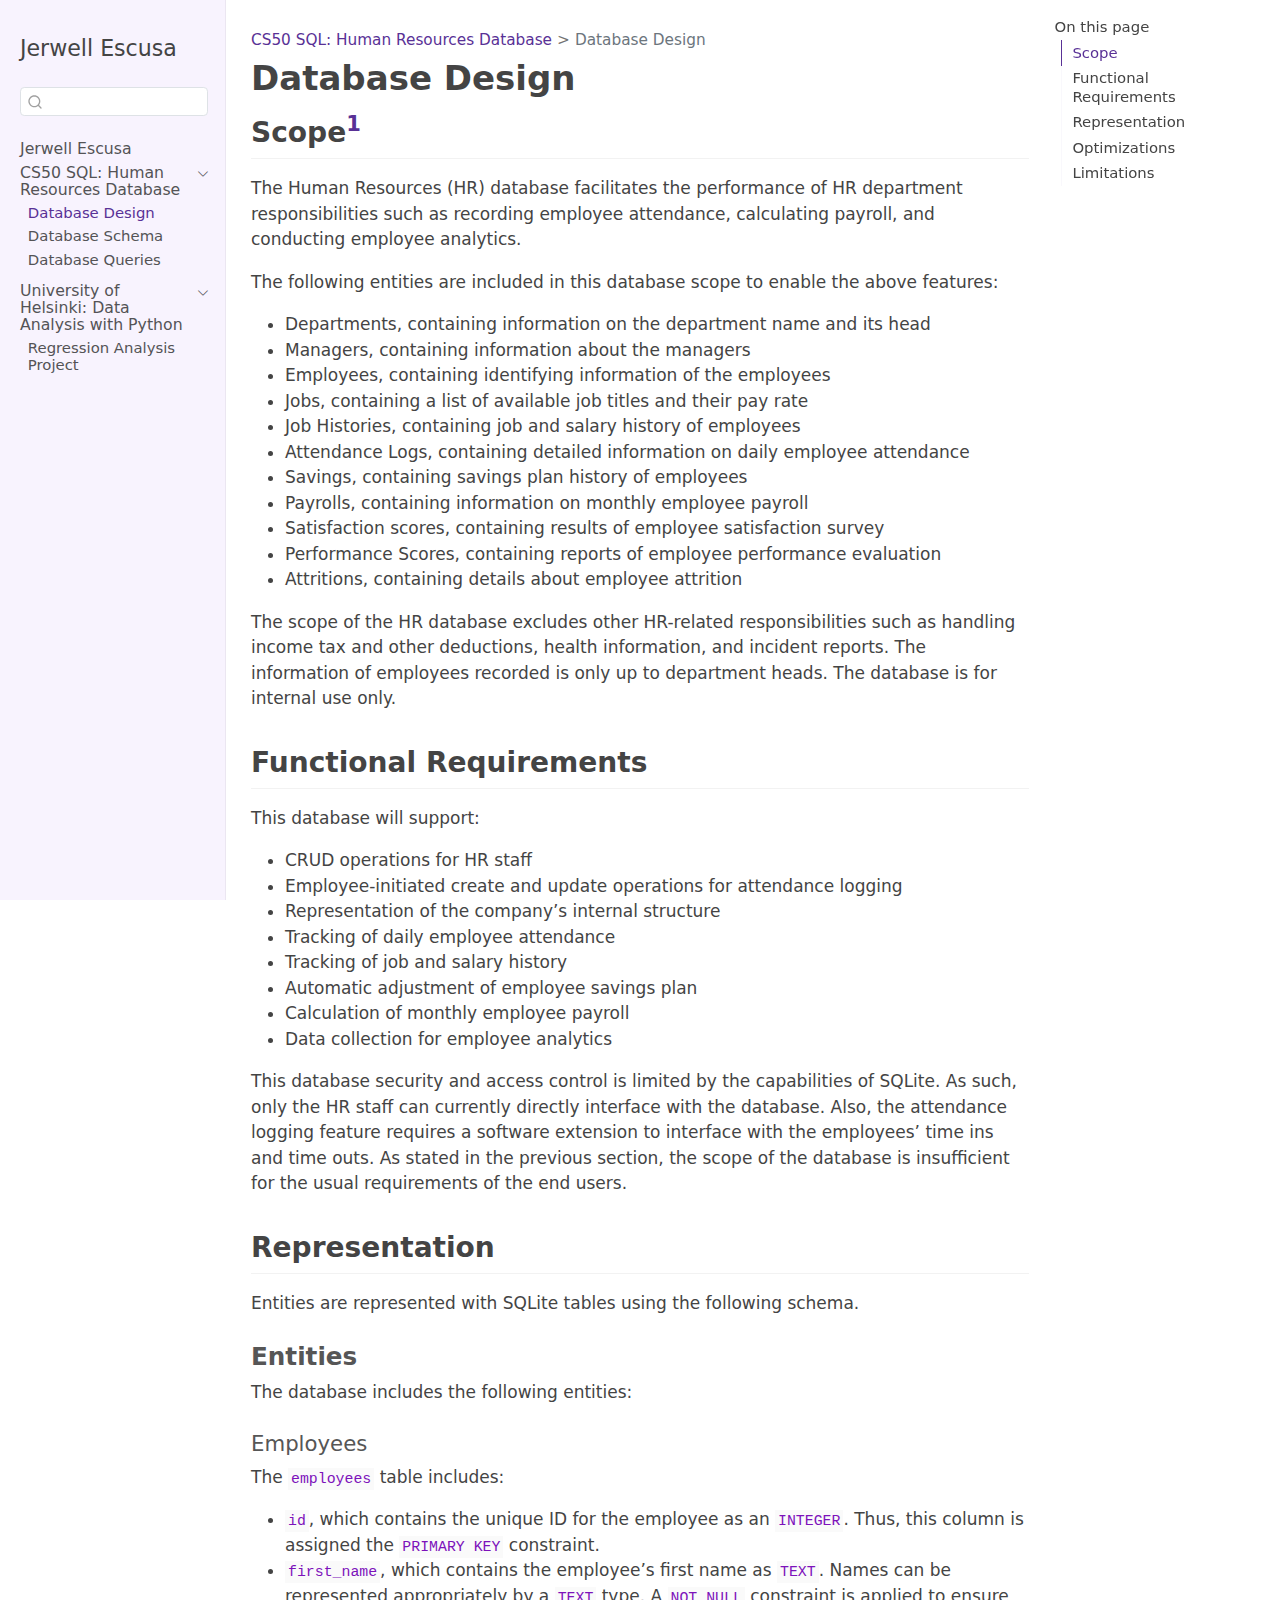
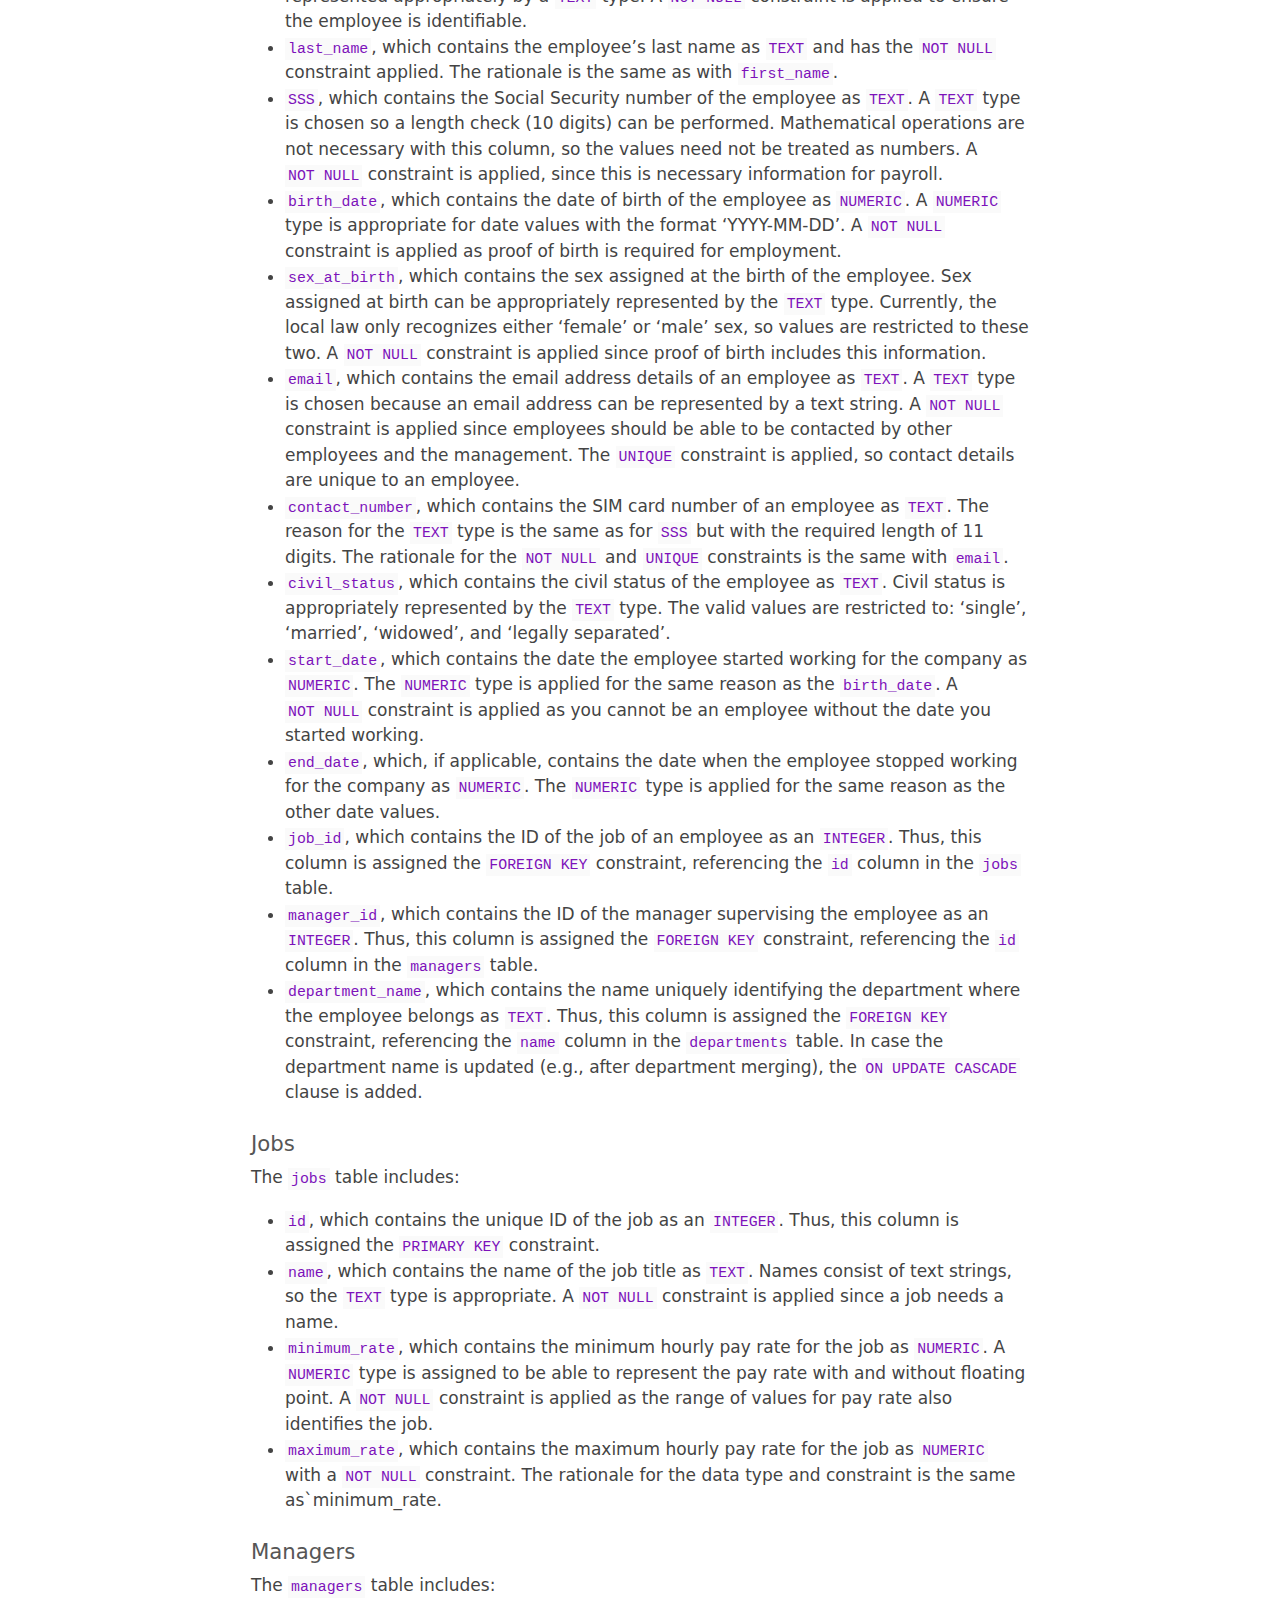
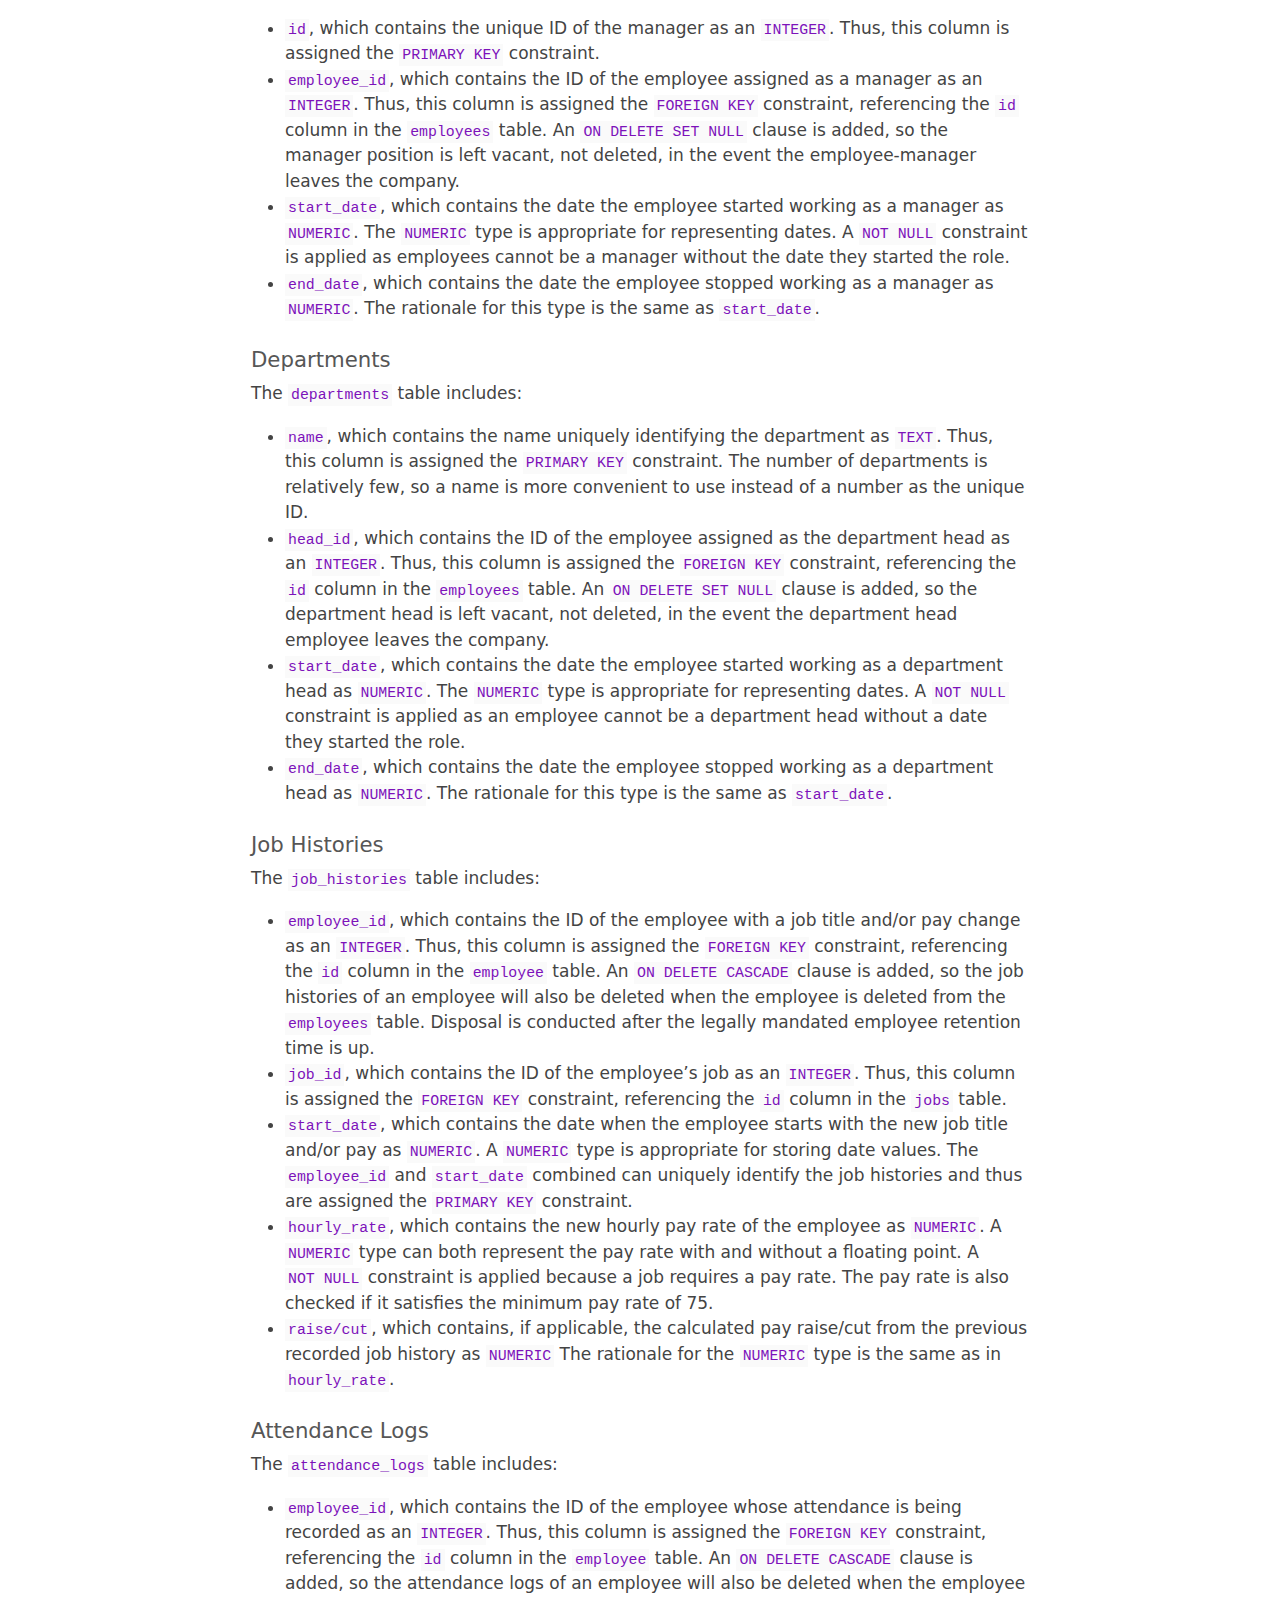
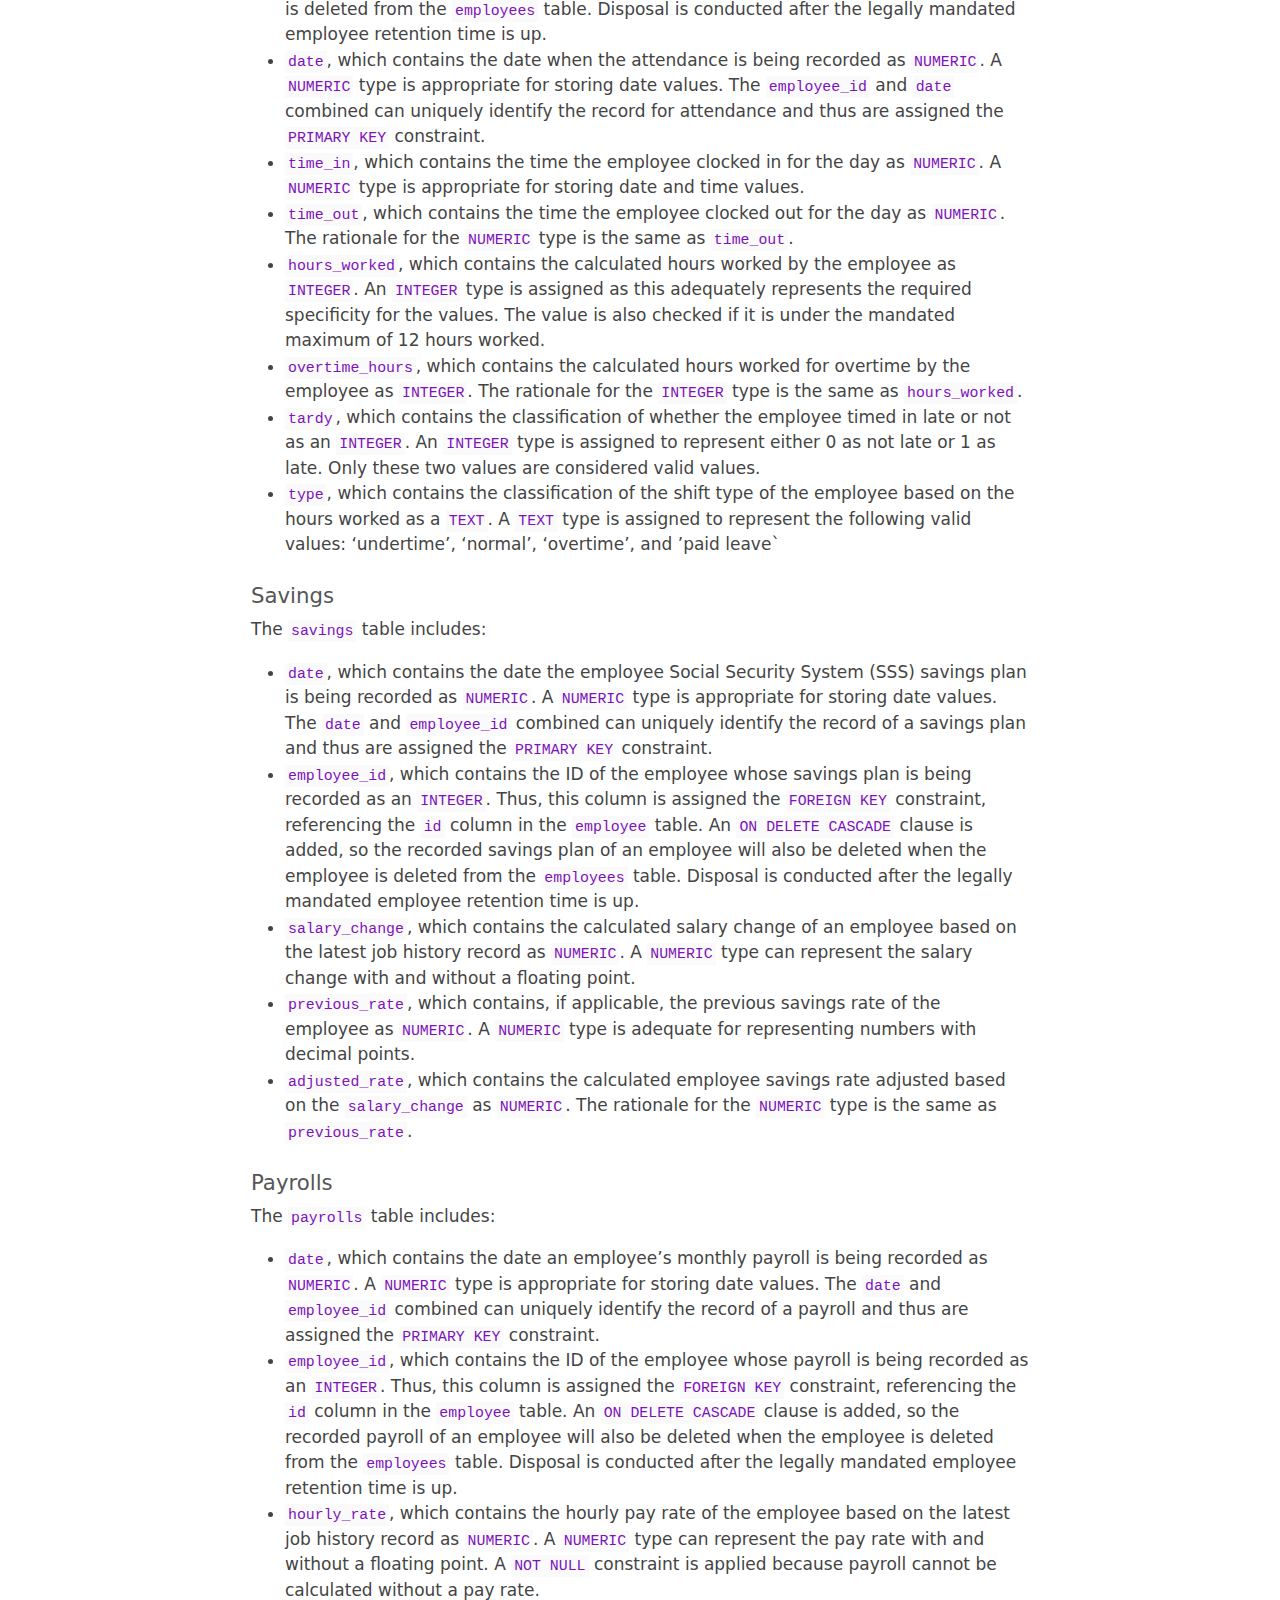
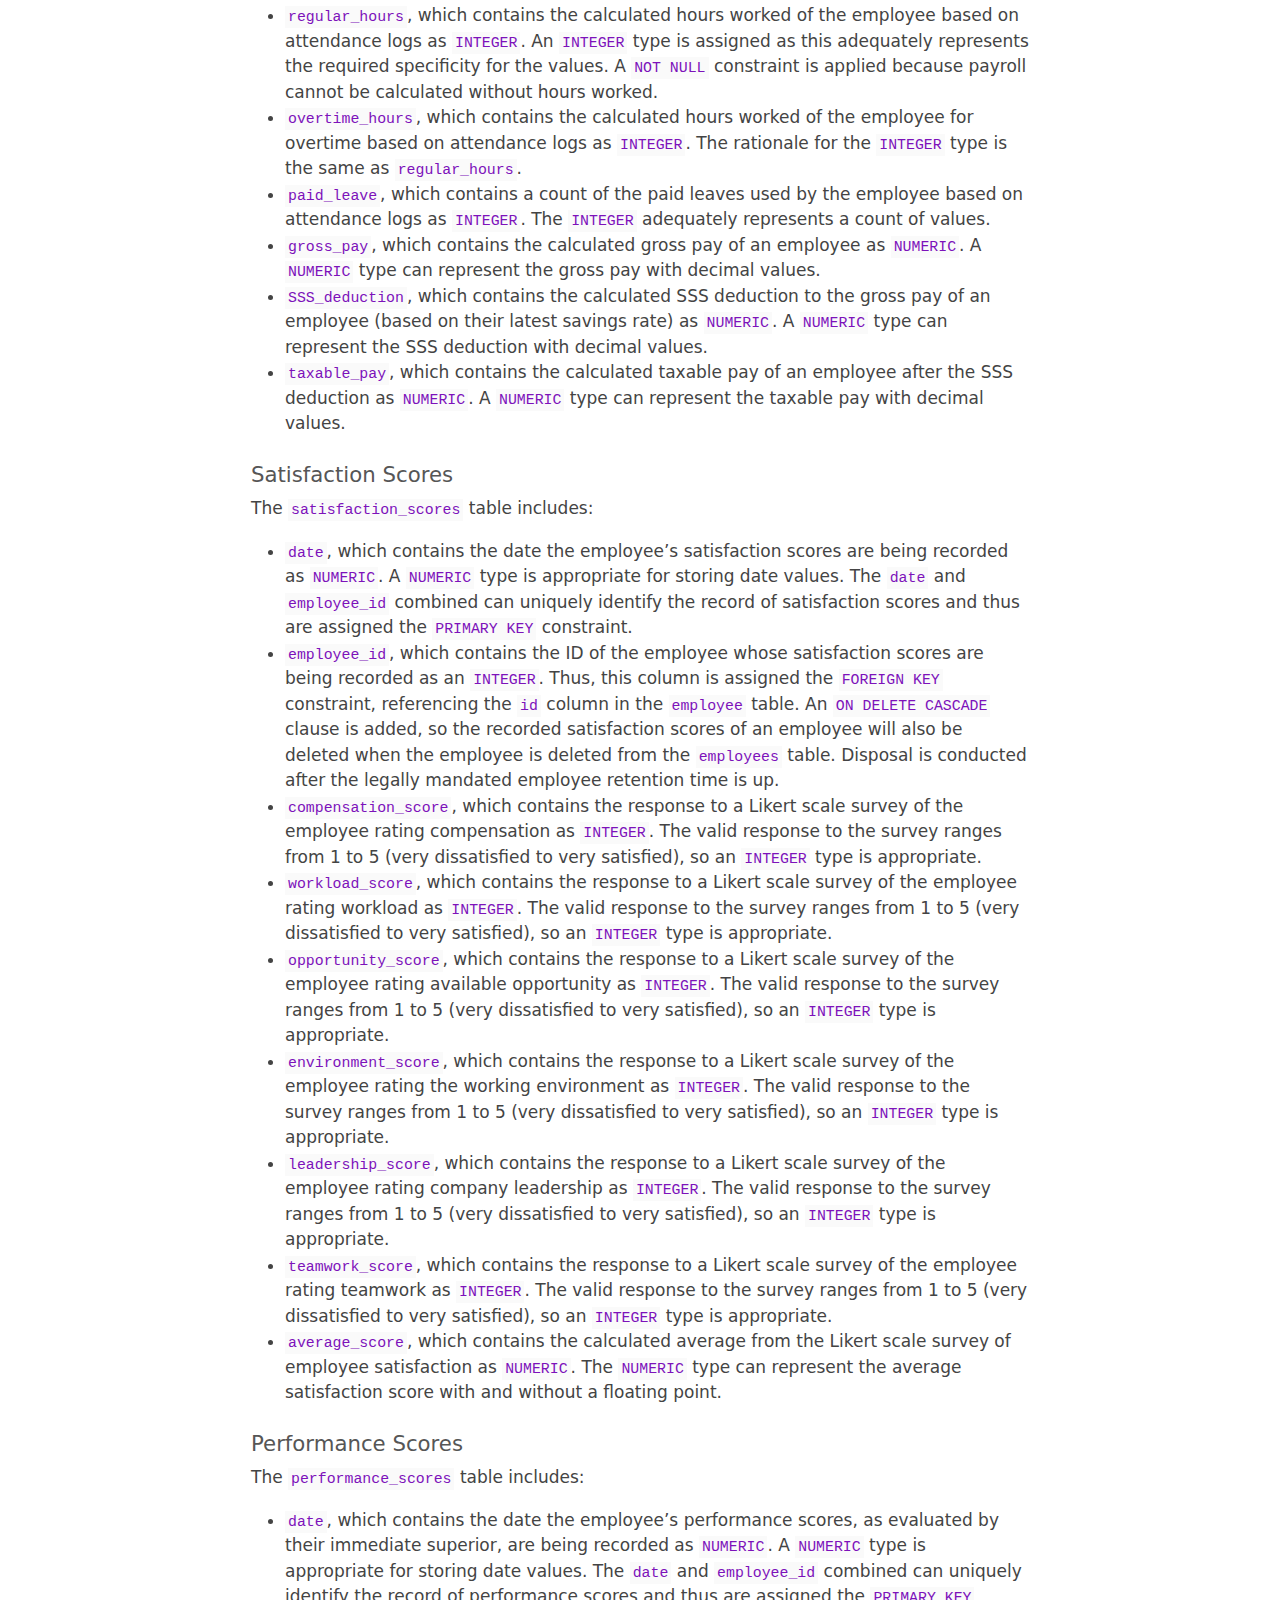
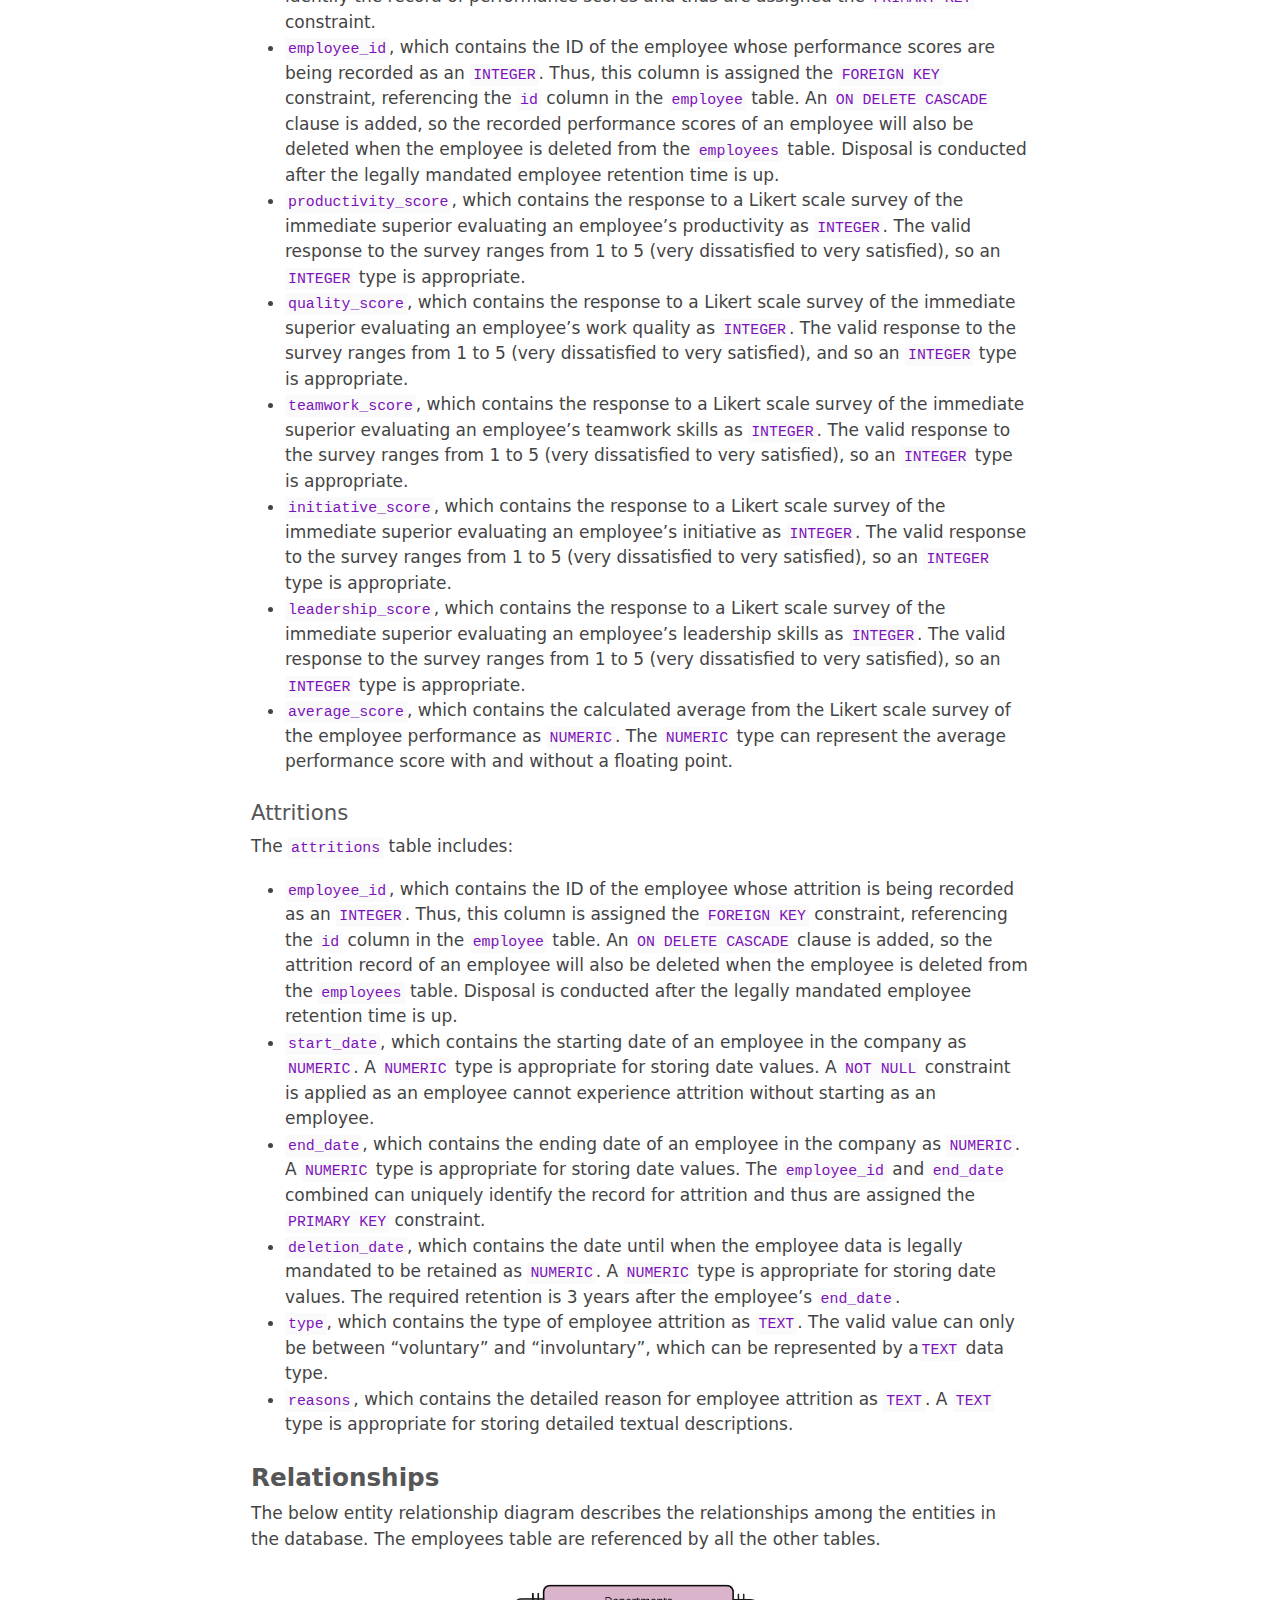
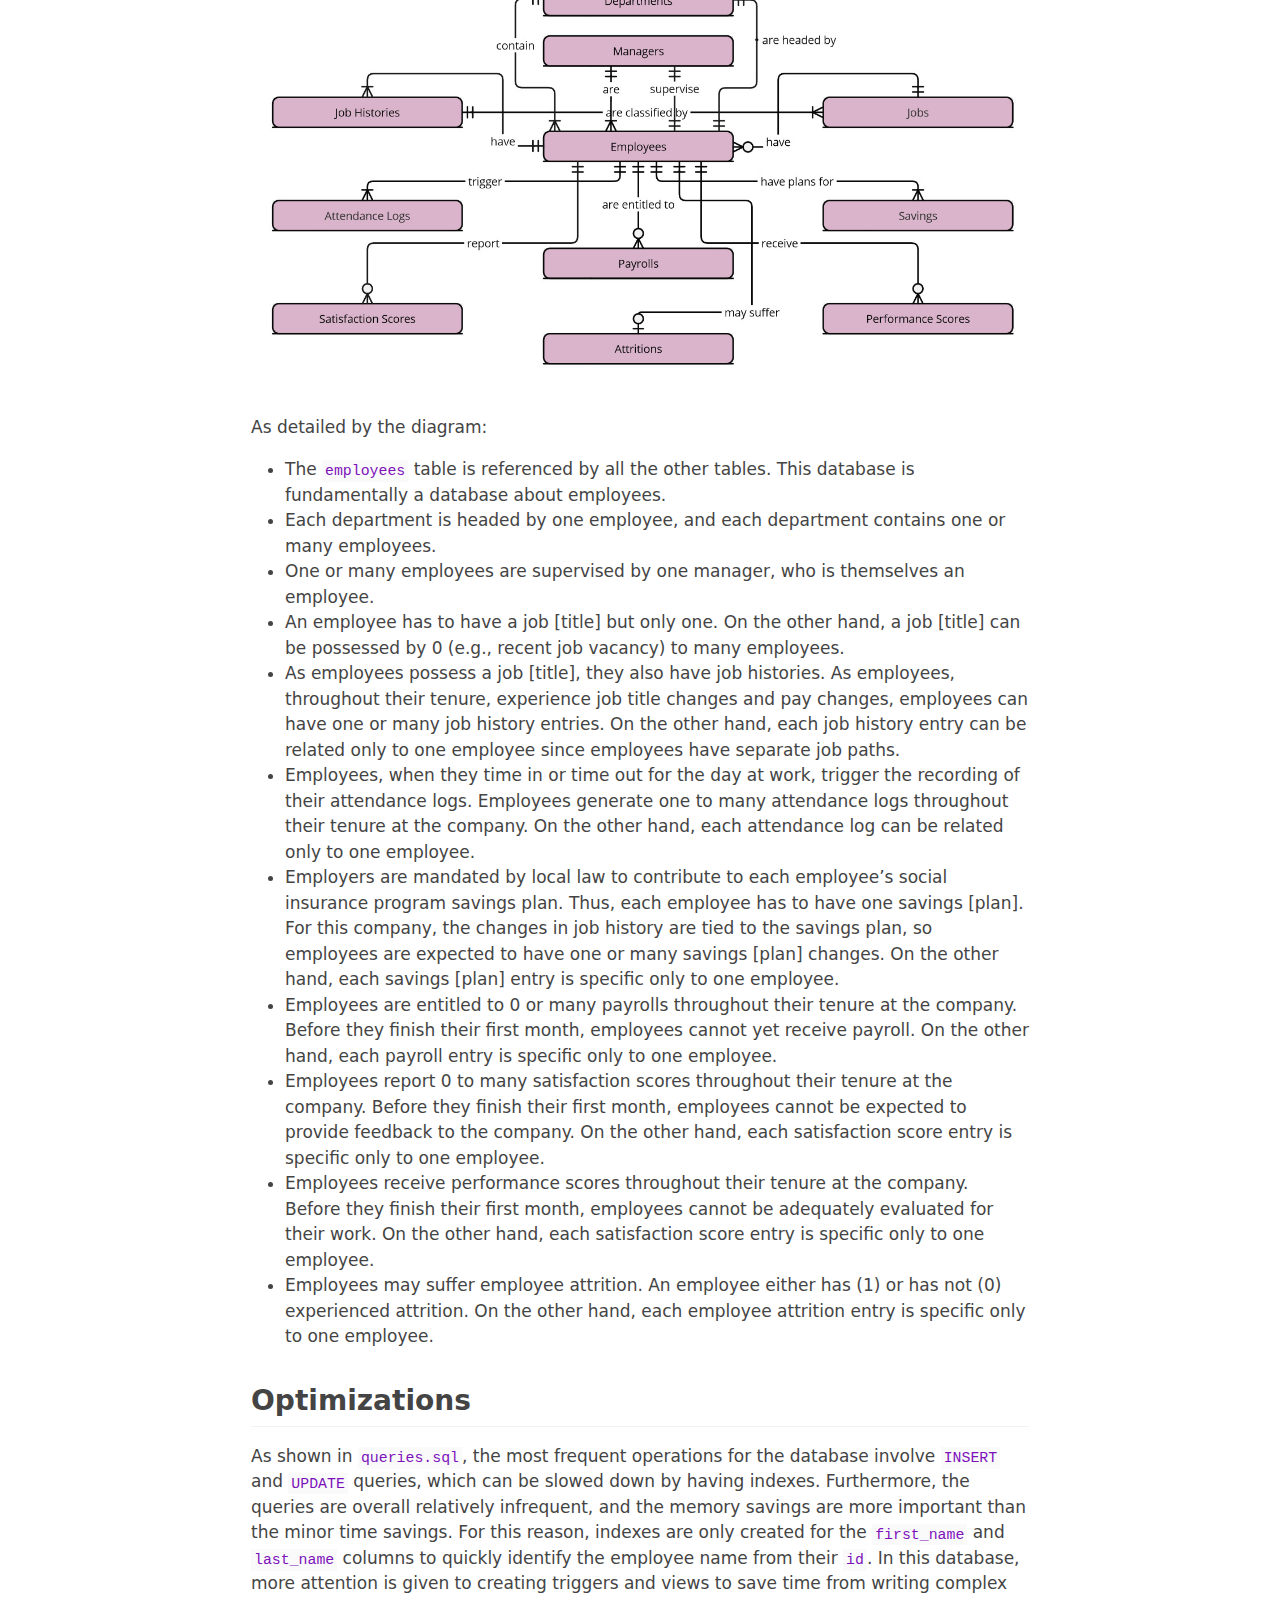
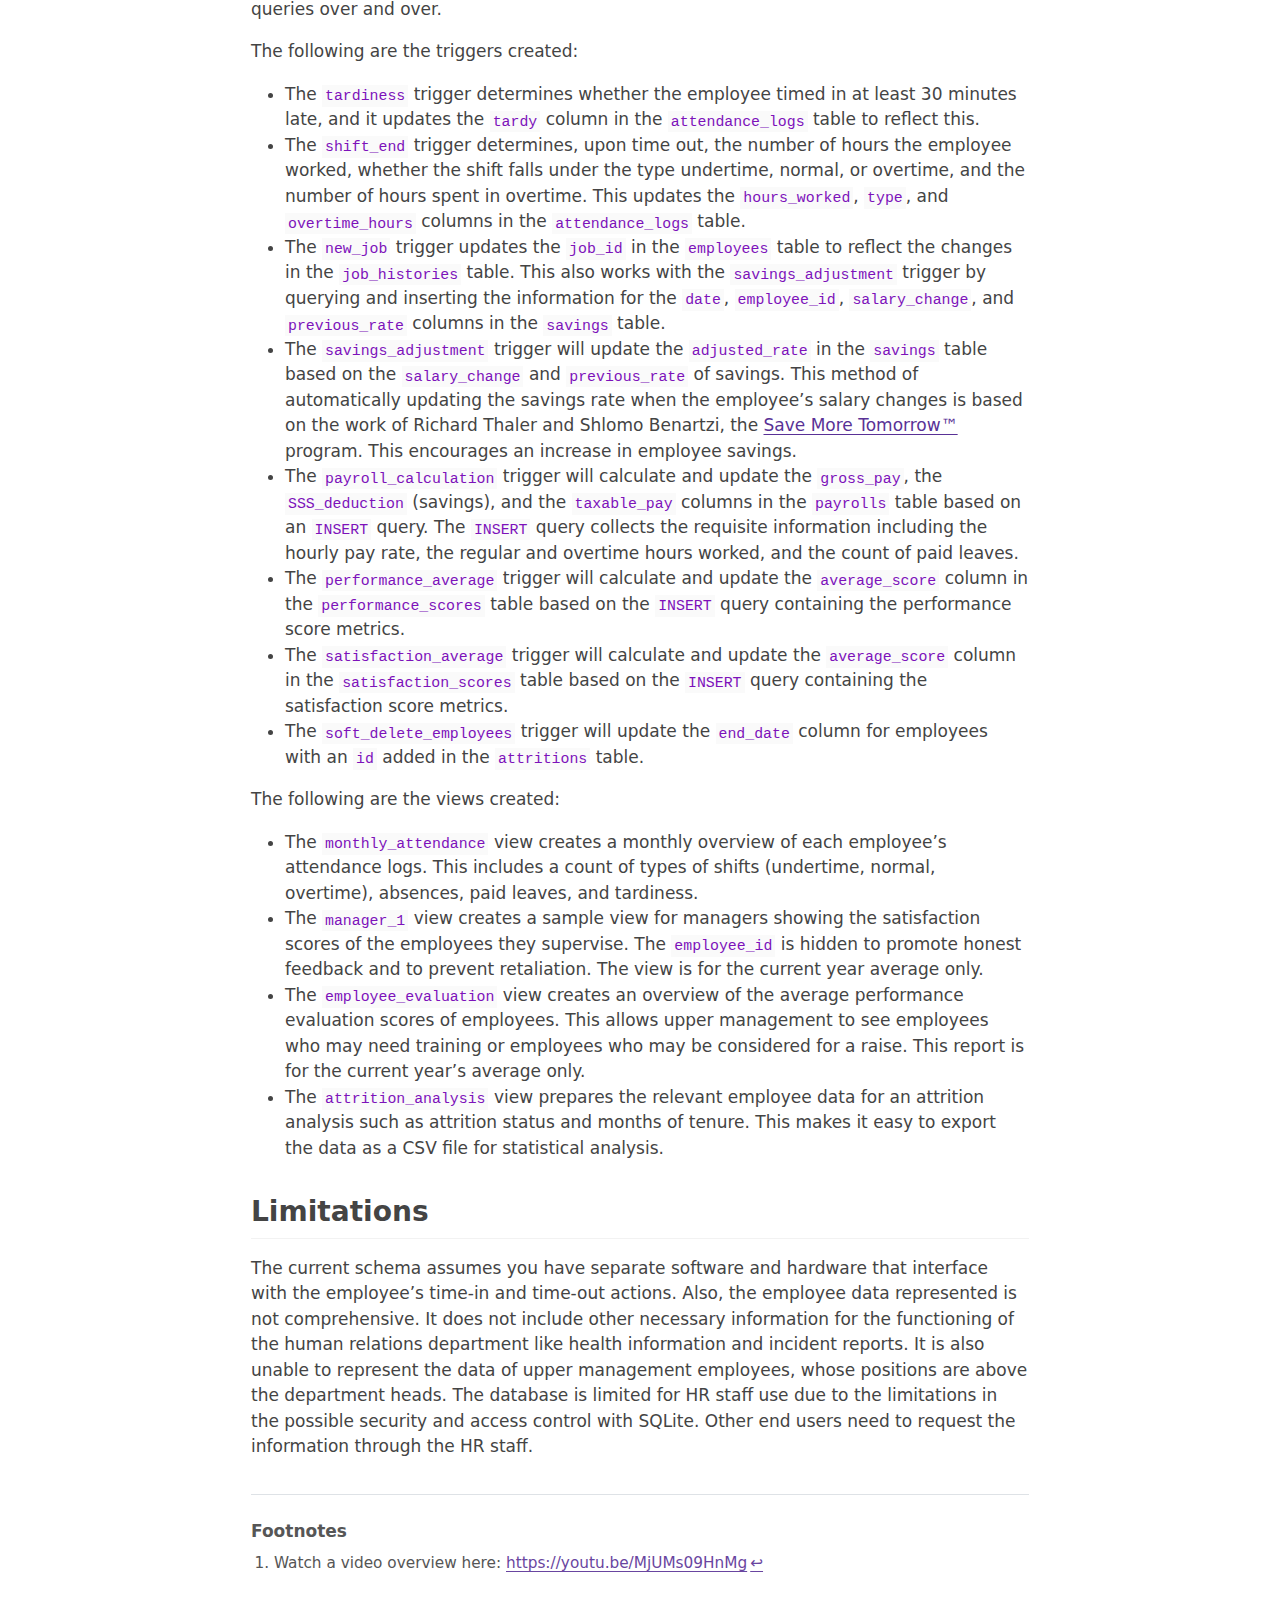
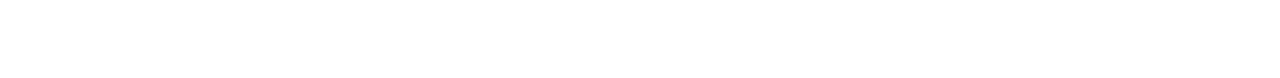
==== cs50_sql/design.html @ 2f2919a4 "Initialized the website" ====
<!DOCTYPE html>
<html xmlns="http://www.w3.org/1999/xhtml" lang="en" xml:lang="en"><head>

<meta charset="utf-8">
<meta name="generator" content="quarto-1.4.555">

<meta name="viewport" content="width=device-width, initial-scale=1.0, user-scalable=yes">


<title>Jerwell Escusa - Database Design</title>
<style>
code{white-space: pre-wrap;}
span.smallcaps{font-variant: small-caps;}
div.columns{display: flex; gap: min(4vw, 1.5em);}
div.column{flex: auto; overflow-x: auto;}
div.hanging-indent{margin-left: 1.5em; text-indent: -1.5em;}
ul.task-list{list-style: none;}
ul.task-list li input[type="checkbox"] {
  width: 0.8em;
  margin: 0 0.8em 0.2em -1em; /* quarto-specific, see https://github.com/quarto-dev/quarto-cli/issues/4556 */ 
  vertical-align: middle;
}
</style>


<script src="../site_libs/quarto-nav/quarto-nav.js"></script>
<script src="../site_libs/quarto-nav/headroom.min.js"></script>
<script src="../site_libs/clipboard/clipboard.min.js"></script>
<script src="../site_libs/quarto-search/autocomplete.umd.js"></script>
<script src="../site_libs/quarto-search/fuse.min.js"></script>
<script src="../site_libs/quarto-search/quarto-search.js"></script>
<meta name="quarto:offset" content="../">
<link href="../icon.svg" rel="icon" type="image/svg+xml">
<script src="../site_libs/quarto-html/quarto.js"></script>
<script src="../site_libs/quarto-html/popper.min.js"></script>
<script src="../site_libs/quarto-html/tippy.umd.min.js"></script>
<script src="../site_libs/quarto-html/anchor.min.js"></script>
<link href="../site_libs/quarto-html/tippy.css" rel="stylesheet">
<link href="../site_libs/quarto-html/quarto-syntax-highlighting.css" rel="stylesheet" id="quarto-text-highlighting-styles">
<script src="../site_libs/bootstrap/bootstrap.min.js"></script>
<link href="../site_libs/bootstrap/bootstrap-icons.css" rel="stylesheet">
<link href="../site_libs/bootstrap/bootstrap.min.css" rel="stylesheet" id="quarto-bootstrap" data-mode="light">
<script id="quarto-search-options" type="application/json">{
  "location": "sidebar",
  "copy-button": false,
  "collapse-after": 3,
  "panel-placement": "start",
  "type": "textbox",
  "limit": 50,
  "keyboard-shortcut": [
    "f",
    "/",
    "s"
  ],
  "show-item-context": false,
  "language": {
    "search-no-results-text": "No results",
    "search-matching-documents-text": "matching documents",
    "search-copy-link-title": "Copy link to search",
    "search-hide-matches-text": "Hide additional matches",
    "search-more-match-text": "more match in this document",
    "search-more-matches-text": "more matches in this document",
    "search-clear-button-title": "Clear",
    "search-text-placeholder": "",
    "search-detached-cancel-button-title": "Cancel",
    "search-submit-button-title": "Submit",
    "search-label": "Search"
  }
}</script>


<link rel="stylesheet" href="../styles.css">
</head>

<body class="nav-sidebar docked">

<div id="quarto-search-results"></div>
  <header id="quarto-header" class="headroom fixed-top">
  <nav class="quarto-secondary-nav">
    <div class="container-fluid d-flex">
      <button type="button" class="quarto-btn-toggle btn" data-bs-toggle="collapse" data-bs-target=".quarto-sidebar-collapse-item" aria-controls="quarto-sidebar" aria-expanded="false" aria-label="Toggle sidebar navigation" onclick="if (window.quartoToggleHeadroom) { window.quartoToggleHeadroom(); }">
        <i class="bi bi-layout-text-sidebar-reverse"></i>
      </button>
        <nav class="quarto-page-breadcrumbs" aria-label="breadcrumb"><ol class="breadcrumb"><li class="breadcrumb-item"><a href="../cs50_sql/design.html">CS50 SQL: Human Resources Database</a></li><li class="breadcrumb-item"><a href="../cs50_sql/design.html">Database Design</a></li></ol></nav>
        <a class="flex-grow-1" role="button" data-bs-toggle="collapse" data-bs-target=".quarto-sidebar-collapse-item" aria-controls="quarto-sidebar" aria-expanded="false" aria-label="Toggle sidebar navigation" onclick="if (window.quartoToggleHeadroom) { window.quartoToggleHeadroom(); }">      
        </a>
      <button type="button" class="btn quarto-search-button" aria-label="" onclick="window.quartoOpenSearch();">
        <i class="bi bi-search"></i>
      </button>
    </div>
  </nav>
</header>
<!-- content -->
<div id="quarto-content" class="quarto-container page-columns page-rows-contents page-layout-article">
<!-- sidebar -->
  <nav id="quarto-sidebar" class="sidebar collapse collapse-horizontal quarto-sidebar-collapse-item sidebar-navigation docked overflow-auto">
    <div class="pt-lg-2 mt-2 text-left sidebar-header">
    <div class="sidebar-title mb-0 py-0">
      <a href="../">Jerwell Escusa</a> 
    </div>
      </div>
        <div class="mt-2 flex-shrink-0 align-items-center">
        <div class="sidebar-search">
        <div id="quarto-search" class="" title="Search"></div>
        </div>
        </div>
    <div class="sidebar-menu-container"> 
    <ul class="list-unstyled mt-1">
        <li class="sidebar-item">
  <div class="sidebar-item-container"> 
  <a href="../index.html" class="sidebar-item-text sidebar-link">
 <span class="menu-text">Jerwell Escusa</span></a>
  </div>
</li>
        <li class="sidebar-item sidebar-item-section">
      <div class="sidebar-item-container"> 
            <a class="sidebar-item-text sidebar-link text-start" data-bs-toggle="collapse" data-bs-target="#quarto-sidebar-section-1" aria-expanded="true">
 <span class="menu-text">CS50 SQL: Human Resources Database</span></a>
          <a class="sidebar-item-toggle text-start" data-bs-toggle="collapse" data-bs-target="#quarto-sidebar-section-1" aria-expanded="true" aria-label="Toggle section">
            <i class="bi bi-chevron-right ms-2"></i>
          </a> 
      </div>
      <ul id="quarto-sidebar-section-1" class="collapse list-unstyled sidebar-section depth1 show">  
          <li class="sidebar-item">
  <div class="sidebar-item-container"> 
  <a href="../cs50_sql/design.html" class="sidebar-item-text sidebar-link active">
 <span class="menu-text">Database Design</span></a>
  </div>
</li>
          <li class="sidebar-item">
  <div class="sidebar-item-container"> 
  <a href="../cs50_sql/schema.html" class="sidebar-item-text sidebar-link">
 <span class="menu-text">Database Schema</span></a>
  </div>
</li>
          <li class="sidebar-item">
  <div class="sidebar-item-container"> 
  <a href="../cs50_sql/queries.html" class="sidebar-item-text sidebar-link">
 <span class="menu-text">Database Queries</span></a>
  </div>
</li>
      </ul>
  </li>
        <li class="sidebar-item sidebar-item-section">
      <div class="sidebar-item-container"> 
            <a class="sidebar-item-text sidebar-link text-start" data-bs-toggle="collapse" data-bs-target="#quarto-sidebar-section-2" aria-expanded="true">
 <span class="menu-text">University of Helsinki: Data Analysis with Python</span></a>
          <a class="sidebar-item-toggle text-start" data-bs-toggle="collapse" data-bs-target="#quarto-sidebar-section-2" aria-expanded="true" aria-label="Toggle section">
            <i class="bi bi-chevron-right ms-2"></i>
          </a> 
      </div>
      <ul id="quarto-sidebar-section-2" class="collapse list-unstyled sidebar-section depth1 show">  
          <li class="sidebar-item">
  <div class="sidebar-item-container"> 
  <a href="../helsinki_dap2324/project_regression-analysis.html" class="sidebar-item-text sidebar-link">
 <span class="menu-text">Regression Analysis Project</span></a>
  </div>
</li>
      </ul>
  </li>
    </ul>
    </div>
</nav>
<div id="quarto-sidebar-glass" class="quarto-sidebar-collapse-item" data-bs-toggle="collapse" data-bs-target=".quarto-sidebar-collapse-item"></div>
<!-- margin-sidebar -->
    <div id="quarto-margin-sidebar" class="sidebar margin-sidebar">
        <nav id="TOC" role="doc-toc" class="toc-active">
    <h2 id="toc-title">On this page</h2>
   
  <ul>
  <li><a href="#scope1" id="toc-scope1" class="nav-link active" data-scroll-target="#scope1">Scope</a></li>
  <li><a href="#functional-requirements" id="toc-functional-requirements" class="nav-link" data-scroll-target="#functional-requirements">Functional Requirements</a></li>
  <li><a href="#representation" id="toc-representation" class="nav-link" data-scroll-target="#representation">Representation</a>
  <ul>
  <li><a href="#entities" id="toc-entities" class="nav-link" data-scroll-target="#entities">Entities</a>
  <ul class="collapse">
  <li><a href="#employees" id="toc-employees" class="nav-link" data-scroll-target="#employees">Employees</a></li>
  <li><a href="#jobs" id="toc-jobs" class="nav-link" data-scroll-target="#jobs">Jobs</a></li>
  <li><a href="#managers" id="toc-managers" class="nav-link" data-scroll-target="#managers">Managers</a></li>
  <li><a href="#departments" id="toc-departments" class="nav-link" data-scroll-target="#departments">Departments</a></li>
  <li><a href="#job-histories" id="toc-job-histories" class="nav-link" data-scroll-target="#job-histories">Job Histories</a></li>
  <li><a href="#attendance-logs" id="toc-attendance-logs" class="nav-link" data-scroll-target="#attendance-logs">Attendance Logs</a></li>
  <li><a href="#savings" id="toc-savings" class="nav-link" data-scroll-target="#savings">Savings</a></li>
  <li><a href="#payrolls" id="toc-payrolls" class="nav-link" data-scroll-target="#payrolls">Payrolls</a></li>
  <li><a href="#satisfaction-scores" id="toc-satisfaction-scores" class="nav-link" data-scroll-target="#satisfaction-scores">Satisfaction Scores</a></li>
  <li><a href="#performance-scores" id="toc-performance-scores" class="nav-link" data-scroll-target="#performance-scores">Performance Scores</a></li>
  <li><a href="#attritions" id="toc-attritions" class="nav-link" data-scroll-target="#attritions">Attritions</a></li>
  </ul></li>
  <li><a href="#relationships" id="toc-relationships" class="nav-link" data-scroll-target="#relationships">Relationships</a></li>
  </ul></li>
  <li><a href="#optimizations" id="toc-optimizations" class="nav-link" data-scroll-target="#optimizations">Optimizations</a></li>
  <li><a href="#limitations" id="toc-limitations" class="nav-link" data-scroll-target="#limitations">Limitations</a></li>
  </ul>
</nav>
    </div>
<!-- main -->
<main class="content" id="quarto-document-content">

<header id="title-block-header" class="quarto-title-block default"><nav class="quarto-page-breadcrumbs quarto-title-breadcrumbs d-none d-lg-block" aria-label="breadcrumb"><ol class="breadcrumb"><li class="breadcrumb-item"><a href="../cs50_sql/design.html">CS50 SQL: Human Resources Database</a></li><li class="breadcrumb-item"><a href="../cs50_sql/design.html">Database Design</a></li></ol></nav>
<div class="quarto-title">
<h1 class="title">Database Design</h1>
</div>



<div class="quarto-title-meta">

    
  
    
  </div>
  


</header>


<section id="scope1" class="level2">
<h2 class="anchored" data-anchor-id="scope1">Scope<a href="#fn1" class="footnote-ref" id="fnref1" role="doc-noteref"><sup>1</sup></a></h2>
<p>The Human Resources (HR) database facilitates the performance of HR department responsibilities such as recording employee attendance, calculating payroll, and conducting employee analytics.</p>
<p>The following entities are included in this database scope to enable the above features:</p>
<ul>
<li>Departments, containing information on the department name and its head</li>
<li>Managers, containing information about the managers</li>
<li>Employees, containing identifying information of the employees</li>
<li>Jobs, containing a list of available job titles and their pay rate</li>
<li>Job Histories, containing job and salary history of employees</li>
<li>Attendance Logs, containing detailed information on daily employee attendance</li>
<li>Savings, containing savings plan history of employees</li>
<li>Payrolls, containing information on monthly employee payroll</li>
<li>Satisfaction scores, containing results of employee satisfaction survey</li>
<li>Performance Scores, containing reports of employee performance evaluation</li>
<li>Attritions, containing details about employee attrition</li>
</ul>
<p>The scope of the HR database excludes other HR-related responsibilities such as handling income tax and other deductions, health information, and incident reports. The information of employees recorded is only up to department heads. The database is for internal use only.</p>
</section>
<section id="functional-requirements" class="level2">
<h2 class="anchored" data-anchor-id="functional-requirements">Functional Requirements</h2>
<p>This database will support:</p>
<ul>
<li>CRUD operations for HR staff</li>
<li>Employee-initiated create and update operations for attendance logging</li>
<li>Representation of the company’s internal structure</li>
<li>Tracking of daily employee attendance</li>
<li>Tracking of job and salary history</li>
<li>Automatic adjustment of employee savings plan</li>
<li>Calculation of monthly employee payroll</li>
<li>Data collection for employee analytics</li>
</ul>
<p>This database security and access control is limited by the capabilities of SQLite. As such, only the HR staff can currently directly interface with the database. Also, the attendance logging feature requires a software extension to interface with the employees’ time ins and time outs. As stated in the previous section, the scope of the database is insufficient for the usual requirements of the end users.</p>
</section>
<section id="representation" class="level2">
<h2 class="anchored" data-anchor-id="representation">Representation</h2>
<p>Entities are represented with SQLite tables using the following schema.</p>
<section id="entities" class="level3">
<h3 class="anchored" data-anchor-id="entities">Entities</h3>
<p>The database includes the following entities:</p>
<section id="employees" class="level4">
<h4 class="anchored" data-anchor-id="employees">Employees</h4>
<p>The <code>employees</code> table includes:</p>
<ul>
<li><code>id</code>, which contains the unique ID for the employee as an <code>INTEGER</code>. Thus, this column is assigned the <code>PRIMARY KEY</code> constraint.</li>
<li><code>first_name</code>, which contains the employee’s first name as <code>TEXT</code>. Names can be represented appropriately by a <code>TEXT</code> type. A <code>NOT NULL</code> constraint is applied to ensure the employee is identifiable.</li>
<li><code>last_name</code>, which contains the employee’s last name as <code>TEXT</code> and has the <code>NOT NULL</code> constraint applied. The rationale is the same as with <code>first_name</code>.</li>
<li><code>SSS</code>, which contains the Social Security number of the employee as <code>TEXT</code>. A <code>TEXT</code> type is chosen so a length check (10 digits) can be performed. Mathematical operations are not necessary with this column, so the values need not be treated as numbers. A <code>NOT NULL</code> constraint is applied, since this is necessary information for payroll.</li>
<li><code>birth_date</code>, which contains the date of birth of the employee as <code>NUMERIC</code>. A <code>NUMERIC</code> type is appropriate for date values with the format ‘YYYY-MM-DD’. A <code>NOT NULL</code> constraint is applied as proof of birth is required for employment.</li>
<li><code>sex_at_birth</code>, which contains the sex assigned at the birth of the employee. Sex assigned at birth can be appropriately represented by the <code>TEXT</code> type. Currently, the local law only recognizes either ‘female’ or ‘male’ sex, so values are restricted to these two. A <code>NOT NULL</code> constraint is applied since proof of birth includes this information.</li>
<li><code>email</code>, which contains the email address details of an employee as <code>TEXT</code>. A <code>TEXT</code> type is chosen because an email address can be represented by a text string. A <code>NOT NULL</code> constraint is applied since employees should be able to be contacted by other employees and the management. The <code>UNIQUE</code> constraint is applied, so contact details are unique to an employee.</li>
<li><code>contact_number</code>, which contains the SIM card number of an employee as <code>TEXT</code>. The reason for the <code>TEXT</code> type is the same as for <code>SSS</code> but with the required length of 11 digits. The rationale for the <code>NOT NULL</code> and <code>UNIQUE</code> constraints is the same with <code>email</code>.</li>
<li><code>civil_status</code>, which contains the civil status of the employee as <code>TEXT</code>. Civil status is appropriately represented by the <code>TEXT</code> type. The valid values are restricted to: ‘single’, ‘married’, ‘widowed’, and ‘legally separated’.</li>
<li><code>start_date</code>, which contains the date the employee started working for the company as <code>NUMERIC</code>. The <code>NUMERIC</code> type is applied for the same reason as the <code>birth_date</code>. A <code>NOT NULL</code> constraint is applied as you cannot be an employee without the date you started working.</li>
<li><code>end_date</code>, which, if applicable, contains the date when the employee stopped working for the company as <code>NUMERIC</code>. The <code>NUMERIC</code> type is applied for the same reason as the other date values.</li>
<li><code>job_id</code>, which contains the ID of the job of an employee as an <code>INTEGER</code>. Thus, this column is assigned the <code>FOREIGN KEY</code> constraint, referencing the <code>id</code> column in the <code>jobs</code> table.</li>
<li><code>manager_id</code>, which contains the ID of the manager supervising the employee as an <code>INTEGER</code>. Thus, this column is assigned the <code>FOREIGN KEY</code> constraint, referencing the <code>id</code> column in the <code>managers</code> table.</li>
<li><code>department_name</code>, which contains the name uniquely identifying the department where the employee belongs as <code>TEXT</code>. Thus, this column is assigned the <code>FOREIGN KEY</code> constraint, referencing the <code>name</code> column in the <code>departments</code> table. In case the department name is updated (e.g., after department merging), the <code>ON UPDATE CASCADE</code> clause is added.</li>
</ul>
</section>
<section id="jobs" class="level4">
<h4 class="anchored" data-anchor-id="jobs">Jobs</h4>
<p>The <code>jobs</code> table includes:</p>
<ul>
<li><code>id</code>, which contains the unique ID of the job as an <code>INTEGER</code>. Thus, this column is assigned the <code>PRIMARY KEY</code> constraint.</li>
<li><code>name</code>, which contains the name of the job title as <code>TEXT</code>. Names consist of text strings, so the <code>TEXT</code> type is appropriate. A <code>NOT NULL</code> constraint is applied since a job needs a name.</li>
<li><code>minimum_rate</code>, which contains the minimum hourly pay rate for the job as <code>NUMERIC</code>. A <code>NUMERIC</code> type is assigned to be able to represent the pay rate with and without floating point. A <code>NOT NULL</code> constraint is applied as the range of values for pay rate also identifies the job.</li>
<li><code>maximum_rate</code>, which contains the maximum hourly pay rate for the job as <code>NUMERIC</code> with a <code>NOT NULL</code> constraint. The rationale for the data type and constraint is the same as`minimum_rate.</li>
</ul>
</section>
<section id="managers" class="level4">
<h4 class="anchored" data-anchor-id="managers">Managers</h4>
<p>The <code>managers</code> table includes:</p>
<ul>
<li><code>id</code>, which contains the unique ID of the manager as an <code>INTEGER</code>. Thus, this column is assigned the <code>PRIMARY KEY</code> constraint.</li>
<li><code>employee_id</code>, which contains the ID of the employee assigned as a manager as an <code>INTEGER</code>. Thus, this column is assigned the <code>FOREIGN KEY</code> constraint, referencing the <code>id</code> column in the <code>employees</code> table. An <code>ON DELETE SET NULL</code> clause is added, so the manager position is left vacant, not deleted, in the event the employee-manager leaves the company.</li>
<li><code>start_date</code>, which contains the date the employee started working as a manager as <code>NUMERIC</code>. The <code>NUMERIC</code> type is appropriate for representing dates. A <code>NOT NULL</code> constraint is applied as employees cannot be a manager without the date they started the role.</li>
<li><code>end_date</code>, which contains the date the employee stopped working as a manager as <code>NUMERIC</code>. The rationale for this type is the same as <code>start_date</code>.</li>
</ul>
</section>
<section id="departments" class="level4">
<h4 class="anchored" data-anchor-id="departments">Departments</h4>
<p>The <code>departments</code> table includes:</p>
<ul>
<li><code>name</code>, which contains the name uniquely identifying the department as <code>TEXT</code>. Thus, this column is assigned the <code>PRIMARY KEY</code> constraint. The number of departments is relatively few, so a name is more convenient to use instead of a number as the unique ID.</li>
<li><code>head_id</code>, which contains the ID of the employee assigned as the department head as an <code>INTEGER</code>. Thus, this column is assigned the <code>FOREIGN KEY</code> constraint, referencing the <code>id</code> column in the <code>employees</code> table. An <code>ON DELETE SET NULL</code> clause is added, so the department head is left vacant, not deleted, in the event the department head employee leaves the company.</li>
<li><code>start_date</code>, which contains the date the employee started working as a department head as <code>NUMERIC</code>. The <code>NUMERIC</code> type is appropriate for representing dates. A <code>NOT NULL</code> constraint is applied as an employee cannot be a department head without a date they started the role.</li>
<li><code>end_date</code>, which contains the date the employee stopped working as a department head as <code>NUMERIC</code>. The rationale for this type is the same as <code>start_date</code>.</li>
</ul>
</section>
<section id="job-histories" class="level4">
<h4 class="anchored" data-anchor-id="job-histories">Job Histories</h4>
<p>The <code>job_histories</code> table includes:</p>
<ul>
<li><code>employee_id</code>, which contains the ID of the employee with a job title and/or pay change as an <code>INTEGER</code>. Thus, this column is assigned the <code>FOREIGN KEY</code> constraint, referencing the <code>id</code> column in the <code>employee</code> table. An <code>ON DELETE CASCADE</code> clause is added, so the job histories of an employee will also be deleted when the employee is deleted from the <code>employees</code> table. Disposal is conducted after the legally mandated employee retention time is up.</li>
<li><code>job_id</code>, which contains the ID of the employee’s job as an <code>INTEGER</code>. Thus, this column is assigned the <code>FOREIGN KEY</code> constraint, referencing the <code>id</code> column in the <code>jobs</code> table.</li>
<li><code>start_date</code>, which contains the date when the employee starts with the new job title and/or pay as <code>NUMERIC</code>. A <code>NUMERIC</code> type is appropriate for storing date values. The <code>employee_id</code> and <code>start_date</code> combined can uniquely identify the job histories and thus are assigned the <code>PRIMARY KEY</code> constraint.</li>
<li><code>hourly_rate</code>, which contains the new hourly pay rate of the employee as <code>NUMERIC</code>. A <code>NUMERIC</code> type can both represent the pay rate with and without a floating point. A <code>NOT NULL</code> constraint is applied because a job requires a pay rate. The pay rate is also checked if it satisfies the minimum pay rate of 75.</li>
<li><code>raise/cut</code>, which contains, if applicable, the calculated pay raise/cut from the previous recorded job history as <code>NUMERIC</code> The rationale for the <code>NUMERIC</code> type is the same as in <code>hourly_rate</code>.</li>
</ul>
</section>
<section id="attendance-logs" class="level4">
<h4 class="anchored" data-anchor-id="attendance-logs">Attendance Logs</h4>
<p>The <code>attendance_logs</code> table includes:</p>
<ul>
<li><code>employee_id</code>, which contains the ID of the employee whose attendance is being recorded as an <code>INTEGER</code>. Thus, this column is assigned the <code>FOREIGN KEY</code> constraint, referencing the <code>id</code> column in the <code>employee</code> table. An <code>ON DELETE CASCADE</code> clause is added, so the attendance logs of an employee will also be deleted when the employee is deleted from the <code>employees</code> table. Disposal is conducted after the legally mandated employee retention time is up.</li>
<li><code>date</code>, which contains the date when the attendance is being recorded as <code>NUMERIC</code>. A <code>NUMERIC</code> type is appropriate for storing date values. The <code>employee_id</code> and <code>date</code> combined can uniquely identify the record for attendance and thus are assigned the <code>PRIMARY KEY</code> constraint.</li>
<li><code>time_in</code>, which contains the time the employee clocked in for the day as <code>NUMERIC</code>. A <code>NUMERIC</code> type is appropriate for storing date and time values.</li>
<li><code>time_out</code>, which contains the time the employee clocked out for the day as <code>NUMERIC</code>. The rationale for the <code>NUMERIC</code> type is the same as <code>time_out</code>.</li>
<li><code>hours_worked</code>, which contains the calculated hours worked by the employee as <code>INTEGER</code>. An <code>INTEGER</code> type is assigned as this adequately represents the required specificity for the values. The value is also checked if it is under the mandated maximum of 12 hours worked.</li>
<li><code>overtime_hours</code>, which contains the calculated hours worked for overtime by the employee as <code>INTEGER</code>. The rationale for the <code>INTEGER</code> type is the same as <code>hours_worked</code>.</li>
<li><code>tardy</code>, which contains the classification of whether the employee timed in late or not as an <code>INTEGER</code>. An <code>INTEGER</code> type is assigned to represent either 0 as not late or 1 as late. Only these two values are considered valid values.</li>
<li><code>type</code>, which contains the classification of the shift type of the employee based on the hours worked as a <code>TEXT</code>. A <code>TEXT</code> type is assigned to represent the following valid values: ‘undertime’, ‘normal’, ‘overtime’, and ’paid leave`</li>
</ul>
</section>
<section id="savings" class="level4">
<h4 class="anchored" data-anchor-id="savings">Savings</h4>
<p>The <code>savings</code> table includes:</p>
<ul>
<li><code>date</code>, which contains the date the employee Social Security System (SSS) savings plan is being recorded as <code>NUMERIC</code>. A <code>NUMERIC</code> type is appropriate for storing date values. The <code>date</code> and <code>employee_id</code> combined can uniquely identify the record of a savings plan and thus are assigned the <code>PRIMARY KEY</code> constraint.</li>
<li><code>employee_id</code>, which contains the ID of the employee whose savings plan is being recorded as an <code>INTEGER</code>. Thus, this column is assigned the <code>FOREIGN KEY</code> constraint, referencing the <code>id</code> column in the <code>employee</code> table. An <code>ON DELETE CASCADE</code> clause is added, so the recorded savings plan of an employee will also be deleted when the employee is deleted from the <code>employees</code> table. Disposal is conducted after the legally mandated employee retention time is up.</li>
<li><code>salary_change</code>, which contains the calculated salary change of an employee based on the latest job history record as <code>NUMERIC</code>. A <code>NUMERIC</code> type can represent the salary change with and without a floating point.</li>
<li><code>previous_rate</code>, which contains, if applicable, the previous savings rate of the employee as <code>NUMERIC</code>. A <code>NUMERIC</code> type is adequate for representing numbers with decimal points.</li>
<li><code>adjusted_rate</code>, which contains the calculated employee savings rate adjusted based on the <code>salary_change</code> as <code>NUMERIC</code>. The rationale for the <code>NUMERIC</code> type is the same as <code>previous_rate</code>.</li>
</ul>
</section>
<section id="payrolls" class="level4">
<h4 class="anchored" data-anchor-id="payrolls">Payrolls</h4>
<p>The <code>payrolls</code> table includes:</p>
<ul>
<li><code>date</code>, which contains the date an employee’s monthly payroll is being recorded as <code>NUMERIC</code>. A <code>NUMERIC</code> type is appropriate for storing date values. The <code>date</code> and <code>employee_id</code> combined can uniquely identify the record of a payroll and thus are assigned the <code>PRIMARY KEY</code> constraint.</li>
<li><code>employee_id</code>, which contains the ID of the employee whose payroll is being recorded as an <code>INTEGER</code>. Thus, this column is assigned the <code>FOREIGN KEY</code> constraint, referencing the <code>id</code> column in the <code>employee</code> table. An <code>ON DELETE CASCADE</code> clause is added, so the recorded payroll of an employee will also be deleted when the employee is deleted from the <code>employees</code> table. Disposal is conducted after the legally mandated employee retention time is up.</li>
<li><code>hourly_rate</code>, which contains the hourly pay rate of the employee based on the latest job history record as <code>NUMERIC</code>. A <code>NUMERIC</code> type can represent the pay rate with and without a floating point. A <code>NOT NULL</code> constraint is applied because payroll cannot be calculated without a pay rate.</li>
<li><code>regular_hours</code>, which contains the calculated hours worked of the employee based on attendance logs as <code>INTEGER</code>. An <code>INTEGER</code> type is assigned as this adequately represents the required specificity for the values. A <code>NOT NULL</code> constraint is applied because payroll cannot be calculated without hours worked.</li>
<li><code>overtime_hours</code>, which contains the calculated hours worked of the employee for overtime based on attendance logs as <code>INTEGER</code>. The rationale for the <code>INTEGER</code> type is the same as <code>regular_hours</code>.</li>
<li><code>paid_leave</code>, which contains a count of the paid leaves used by the employee based on attendance logs as <code>INTEGER</code>. The <code>INTEGER</code> adequately represents a count of values.</li>
<li><code>gross_pay</code>, which contains the calculated gross pay of an employee as <code>NUMERIC</code>. A <code>NUMERIC</code> type can represent the gross pay with decimal values.</li>
<li><code>SSS_deduction</code>, which contains the calculated SSS deduction to the gross pay of an employee (based on their latest savings rate) as <code>NUMERIC</code>. A <code>NUMERIC</code> type can represent the SSS deduction with decimal values.</li>
<li><code>taxable_pay</code>, which contains the calculated taxable pay of an employee after the SSS deduction as <code>NUMERIC</code>. A <code>NUMERIC</code> type can represent the taxable pay with decimal values.</li>
</ul>
</section>
<section id="satisfaction-scores" class="level4">
<h4 class="anchored" data-anchor-id="satisfaction-scores">Satisfaction Scores</h4>
<p>The <code>satisfaction_scores</code> table includes:</p>
<ul>
<li><code>date</code>, which contains the date the employee’s satisfaction scores are being recorded as <code>NUMERIC</code>. A <code>NUMERIC</code> type is appropriate for storing date values. The <code>date</code> and <code>employee_id</code> combined can uniquely identify the record of satisfaction scores and thus are assigned the <code>PRIMARY KEY</code> constraint.</li>
<li><code>employee_id</code>, which contains the ID of the employee whose satisfaction scores are being recorded as an <code>INTEGER</code>. Thus, this column is assigned the <code>FOREIGN KEY</code> constraint, referencing the <code>id</code> column in the <code>employee</code> table. An <code>ON DELETE CASCADE</code> clause is added, so the recorded satisfaction scores of an employee will also be deleted when the employee is deleted from the <code>employees</code> table. Disposal is conducted after the legally mandated employee retention time is up.</li>
<li><code>compensation_score</code>, which contains the response to a Likert scale survey of the employee rating compensation as <code>INTEGER</code>. The valid response to the survey ranges from 1 to 5 (very dissatisfied to very satisfied), so an <code>INTEGER</code> type is appropriate.</li>
<li><code>workload_score</code>, which contains the response to a Likert scale survey of the employee rating workload as <code>INTEGER</code>. The valid response to the survey ranges from 1 to 5 (very dissatisfied to very satisfied), so an <code>INTEGER</code> type is appropriate.</li>
<li><code>opportunity_score</code>, which contains the response to a Likert scale survey of the employee rating available opportunity as <code>INTEGER</code>. The valid response to the survey ranges from 1 to 5 (very dissatisfied to very satisfied), so an <code>INTEGER</code> type is appropriate.</li>
<li><code>environment_score</code>, which contains the response to a Likert scale survey of the employee rating the working environment as <code>INTEGER</code>. The valid response to the survey ranges from 1 to 5 (very dissatisfied to very satisfied), so an <code>INTEGER</code> type is appropriate.</li>
<li><code>leadership_score</code>, which contains the response to a Likert scale survey of the employee rating company leadership as <code>INTEGER</code>. The valid response to the survey ranges from 1 to 5 (very dissatisfied to very satisfied), so an <code>INTEGER</code> type is appropriate.</li>
<li><code>teamwork_score</code>, which contains the response to a Likert scale survey of the employee rating teamwork as <code>INTEGER</code>. The valid response to the survey ranges from 1 to 5 (very dissatisfied to very satisfied), so an <code>INTEGER</code> type is appropriate.</li>
<li><code>average_score</code>, which contains the calculated average from the Likert scale survey of employee satisfaction as <code>NUMERIC</code>. The <code>NUMERIC</code> type can represent the average satisfaction score with and without a floating point.</li>
</ul>
</section>
<section id="performance-scores" class="level4">
<h4 class="anchored" data-anchor-id="performance-scores">Performance Scores</h4>
<p>The <code>performance_scores</code> table includes:</p>
<ul>
<li><code>date</code>, which contains the date the employee’s performance scores, as evaluated by their immediate superior, are being recorded as <code>NUMERIC</code>. A <code>NUMERIC</code> type is appropriate for storing date values. The <code>date</code> and <code>employee_id</code> combined can uniquely identify the record of performance scores and thus are assigned the <code>PRIMARY KEY</code> constraint.</li>
<li><code>employee_id</code>, which contains the ID of the employee whose performance scores are being recorded as an <code>INTEGER</code>. Thus, this column is assigned the <code>FOREIGN KEY</code> constraint, referencing the <code>id</code> column in the <code>employee</code> table. An <code>ON DELETE CASCADE</code> clause is added, so the recorded performance scores of an employee will also be deleted when the employee is deleted from the <code>employees</code> table. Disposal is conducted after the legally mandated employee retention time is up.</li>
<li><code>productivity_score</code>, which contains the response to a Likert scale survey of the immediate superior evaluating an employee’s productivity as <code>INTEGER</code>. The valid response to the survey ranges from 1 to 5 (very dissatisfied to very satisfied), so an <code>INTEGER</code> type is appropriate.</li>
<li><code>quality_score</code>, which contains the response to a Likert scale survey of the immediate superior evaluating an employee’s work quality as <code>INTEGER</code>. The valid response to the survey ranges from 1 to 5 (very dissatisfied to very satisfied), and so an <code>INTEGER</code> type is appropriate.</li>
<li><code>teamwork_score</code>, which contains the response to a Likert scale survey of the immediate superior evaluating an employee’s teamwork skills as <code>INTEGER</code>. The valid response to the survey ranges from 1 to 5 (very dissatisfied to very satisfied), so an <code>INTEGER</code> type is appropriate.</li>
<li><code>initiative_score</code>, which contains the response to a Likert scale survey of the immediate superior evaluating an employee’s initiative as <code>INTEGER</code>. The valid response to the survey ranges from 1 to 5 (very dissatisfied to very satisfied), so an <code>INTEGER</code> type is appropriate.</li>
<li><code>leadership_score</code>, which contains the response to a Likert scale survey of the immediate superior evaluating an employee’s leadership skills as <code>INTEGER</code>. The valid response to the survey ranges from 1 to 5 (very dissatisfied to very satisfied), so an <code>INTEGER</code> type is appropriate.</li>
<li><code>average_score</code>, which contains the calculated average from the Likert scale survey of the employee performance as <code>NUMERIC</code>. The <code>NUMERIC</code> type can represent the average performance score with and without a floating point.</li>
</ul>
</section>
<section id="attritions" class="level4">
<h4 class="anchored" data-anchor-id="attritions">Attritions</h4>
<p>The <code>attritions</code> table includes:</p>
<ul>
<li><code>employee_id</code>, which contains the ID of the employee whose attrition is being recorded as an <code>INTEGER</code>. Thus, this column is assigned the <code>FOREIGN KEY</code> constraint, referencing the <code>id</code> column in the <code>employee</code> table. An <code>ON DELETE CASCADE</code> clause is added, so the attrition record of an employee will also be deleted when the employee is deleted from the <code>employees</code> table. Disposal is conducted after the legally mandated employee retention time is up.</li>
<li><code>start_date</code>, which contains the starting date of an employee in the company as <code>NUMERIC</code>. A <code>NUMERIC</code> type is appropriate for storing date values. A <code>NOT NULL</code> constraint is applied as an employee cannot experience attrition without starting as an employee.</li>
<li><code>end_date</code>, which contains the ending date of an employee in the company as <code>NUMERIC</code>. A <code>NUMERIC</code> type is appropriate for storing date values. The <code>employee_id</code> and <code>end_date</code> combined can uniquely identify the record for attrition and thus are assigned the <code>PRIMARY KEY</code> constraint.</li>
<li><code>deletion_date</code>, which contains the date until when the employee data is legally mandated to be retained as <code>NUMERIC</code>. A <code>NUMERIC</code> type is appropriate for storing date values. The required retention is 3 years after the employee’s <code>end_date</code>.</li>
<li><code>type</code>, which contains the type of employee attrition as <code>TEXT</code>. The valid value can only be between “voluntary” and “involuntary”, which can be represented by a<code>TEXT</code> data type.</li>
<li><code>reasons</code>, which contains the detailed reason for employee attrition as <code>TEXT</code>. A <code>TEXT</code> type is appropriate for storing detailed textual descriptions.</li>
</ul>
</section>
</section>
<section id="relationships" class="level3">
<h3 class="anchored" data-anchor-id="relationships">Relationships</h3>
<p>The below entity relationship diagram describes the relationships among the entities in the database. The employees table are referenced by all the other tables.</p>
<div class="quarto-figure quarto-figure-center">
<figure class="figure">
<p><img src="images/er_diagram.jpg" class="img-fluid quarto-figure quarto-figure-center figure-img" alt="ER Diagram"></p>
</figure>
</div>
<p>As detailed by the diagram:</p>
<ul>
<li>The <code>employees</code> table is referenced by all the other tables. This database is fundamentally a database about employees.</li>
<li>Each department is headed by one employee, and each department contains one or many employees.</li>
<li>One or many employees are supervised by one manager, who is themselves an employee.</li>
<li>An employee has to have a job [title] but only one. On the other hand, a job [title] can be possessed by 0 (e.g., recent job vacancy) to many employees.</li>
<li>As employees possess a job [title], they also have job histories. As employees, throughout their tenure, experience job title changes and pay changes, employees can have one or many job history entries. On the other hand, each job history entry can be related only to one employee since employees have separate job paths.</li>
<li>Employees, when they time in or time out for the day at work, trigger the recording of their attendance logs. Employees generate one to many attendance logs throughout their tenure at the company. On the other hand, each attendance log can be related only to one employee.</li>
<li>Employers are mandated by local law to contribute to each employee’s social insurance program savings plan. Thus, each employee has to have one savings [plan]. For this company, the changes in job history are tied to the savings plan, so employees are expected to have one or many savings [plan] changes. On the other hand, each savings [plan] entry is specific only to one employee.</li>
<li>Employees are entitled to 0 or many payrolls throughout their tenure at the company. Before they finish their first month, employees cannot yet receive payroll. On the other hand, each payroll entry is specific only to one employee.</li>
<li>Employees report 0 to many satisfaction scores throughout their tenure at the company. Before they finish their first month, employees cannot be expected to provide feedback to the company. On the other hand, each satisfaction score entry is specific only to one employee.</li>
<li>Employees receive performance scores throughout their tenure at the company. Before they finish their first month, employees cannot be adequately evaluated for their work. On the other hand, each satisfaction score entry is specific only to one employee.</li>
<li>Employees may suffer employee attrition. An employee either has (1) or has not (0) experienced attrition. On the other hand, each employee attrition entry is specific only to one employee.</li>
</ul>
</section>
</section>
<section id="optimizations" class="level2">
<h2 class="anchored" data-anchor-id="optimizations">Optimizations</h2>
<p>As shown in <code>queries.sql</code>, the most frequent operations for the database involve <code>INSERT</code> and <code>UPDATE</code> queries, which can be slowed down by having indexes. Furthermore, the queries are overall relatively infrequent, and the memory savings are more important than the minor time savings. For this reason, indexes are only created for the <code>first_name</code> and <code>last_name</code> columns to quickly identify the employee name from their <code>id</code>. In this database, more attention is given to creating triggers and views to save time from writing complex queries over and over.</p>
<p>The following are the triggers created:</p>
<ul>
<li>The <code>tardiness</code> trigger determines whether the employee timed in at least 30 minutes late, and it updates the <code>tardy</code> column in the <code>attendance_logs</code> table to reflect this.</li>
<li>The <code>shift_end</code> trigger determines, upon time out, the number of hours the employee worked, whether the shift falls under the type undertime, normal, or overtime, and the number of hours spent in overtime. This updates the <code>hours_worked</code>, <code>type</code>, and <code>overtime_hours</code> columns in the <code>attendance_logs</code> table.</li>
<li>The <code>new_job</code> trigger updates the <code>job_id</code> in the <code>employees</code> table to reflect the changes in the <code>job_histories</code> table. This also works with the <code>savings_adjustment</code> trigger by querying and inserting the information for the <code>date</code>, <code>employee_id</code>, <code>salary_change</code>, and <code>previous_rate</code> columns in the <code>savings</code> table.</li>
<li>The <code>savings_adjustment</code> trigger will update the <code>adjusted_rate</code> in the <code>savings</code> table based on the <code>salary_change</code> and <code>previous_rate</code> of savings. This method of automatically updating the savings rate when the employee’s salary changes is based on the work of Richard Thaler and Shlomo Benartzi, the <a href="https://www.jstor.org/stable/10.1086/380085">Save More Tomorrow™</a> program. This encourages an increase in employee savings.</li>
<li>The <code>payroll_calculation</code> trigger will calculate and update the <code>gross_pay</code>, the <code>SSS_deduction</code> (savings), and the <code>taxable_pay</code> columns in the <code>payrolls</code> table based on an <code>INSERT</code> query. The <code>INSERT</code> query collects the requisite information including the hourly pay rate, the regular and overtime hours worked, and the count of paid leaves.</li>
<li>The <code>performance_average</code> trigger will calculate and update the <code>average_score</code> column in the <code>performance_scores</code> table based on the <code>INSERT</code> query containing the performance score metrics.</li>
<li>The <code>satisfaction_average</code> trigger will calculate and update the <code>average_score</code> column in the <code>satisfaction_scores</code> table based on the <code>INSERT</code> query containing the satisfaction score metrics.</li>
<li>The <code>soft_delete_employees</code> trigger will update the <code>end_date</code> column for employees with an <code>id</code> added in the <code>attritions</code> table.</li>
</ul>
<p>The following are the views created:</p>
<ul>
<li>The <code>monthly_attendance</code> view creates a monthly overview of each employee’s attendance logs. This includes a count of types of shifts (undertime, normal, overtime), absences, paid leaves, and tardiness.</li>
<li>The <code>manager_1</code> view creates a sample view for managers showing the satisfaction scores of the employees they supervise. The <code>employee_id</code> is hidden to promote honest feedback and to prevent retaliation. The view is for the current year average only.</li>
<li>The <code>employee_evaluation</code> view creates an overview of the average performance evaluation scores of employees. This allows upper management to see employees who may need training or employees who may be considered for a raise. This report is for the current year’s average only.</li>
<li>The <code>attrition_analysis</code> view prepares the relevant employee data for an attrition analysis such as attrition status and months of tenure. This makes it easy to export the data as a CSV file for statistical analysis.</li>
</ul>
</section>
<section id="limitations" class="level2">
<h2 class="anchored" data-anchor-id="limitations">Limitations</h2>
<p>The current schema assumes you have separate software and hardware that interface with the employee’s time-in and time-out actions. Also, the employee data represented is not comprehensive. It does not include other necessary information for the functioning of the human relations department like health information and incident reports. It is also unable to represent the data of upper management employees, whose positions are above the department heads. The database is limited for HR staff use due to the limitations in the possible security and access control with SQLite. Other end users need to request the information through the HR staff.</p>


</section>


<div id="quarto-appendix" class="default"><section id="footnotes" class="footnotes footnotes-end-of-document" role="doc-endnotes"><h2 class="anchored quarto-appendix-heading">Footnotes</h2>

<ol>
<li id="fn1"><p>Watch a video overview here: <a href="https://youtu.be/MjUMs09HnMg" class="uri">https://youtu.be/MjUMs09HnMg</a><a href="#fnref1" class="footnote-back" role="doc-backlink">↩︎</a></p></li>
</ol>
</section></div></main> <!-- /main -->
<script id="quarto-html-after-body" type="application/javascript">
window.document.addEventListener("DOMContentLoaded", function (event) {
  const toggleBodyColorMode = (bsSheetEl) => {
    const mode = bsSheetEl.getAttribute("data-mode");
    const bodyEl = window.document.querySelector("body");
    if (mode === "dark") {
      bodyEl.classList.add("quarto-dark");
      bodyEl.classList.remove("quarto-light");
    } else {
      bodyEl.classList.add("quarto-light");
      bodyEl.classList.remove("quarto-dark");
    }
  }
  const toggleBodyColorPrimary = () => {
    const bsSheetEl = window.document.querySelector("link#quarto-bootstrap");
    if (bsSheetEl) {
      toggleBodyColorMode(bsSheetEl);
    }
  }
  toggleBodyColorPrimary();  
  const icon = "";
  const anchorJS = new window.AnchorJS();
  anchorJS.options = {
    placement: 'right',
    icon: icon
  };
  anchorJS.add('.anchored');
  const isCodeAnnotation = (el) => {
    for (const clz of el.classList) {
      if (clz.startsWith('code-annotation-')) {                     
        return true;
      }
    }
    return false;
  }
  const clipboard = new window.ClipboardJS('.code-copy-button', {
    text: function(trigger) {
      const codeEl = trigger.previousElementSibling.cloneNode(true);
      for (const childEl of codeEl.children) {
        if (isCodeAnnotation(childEl)) {
          childEl.remove();
        }
      }
      return codeEl.innerText;
    }
  });
  clipboard.on('success', function(e) {
    // button target
    const button = e.trigger;
    // don't keep focus
    button.blur();
    // flash "checked"
    button.classList.add('code-copy-button-checked');
    var currentTitle = button.getAttribute("title");
    button.setAttribute("title", "Copied!");
    let tooltip;
    if (window.bootstrap) {
      button.setAttribute("data-bs-toggle", "tooltip");
      button.setAttribute("data-bs-placement", "left");
      button.setAttribute("data-bs-title", "Copied!");
      tooltip = new bootstrap.Tooltip(button, 
        { trigger: "manual", 
          customClass: "code-copy-button-tooltip",
          offset: [0, -8]});
      tooltip.show();    
    }
    setTimeout(function() {
      if (tooltip) {
        tooltip.hide();
        button.removeAttribute("data-bs-title");
        button.removeAttribute("data-bs-toggle");
        button.removeAttribute("data-bs-placement");
      }
      button.setAttribute("title", currentTitle);
      button.classList.remove('code-copy-button-checked');
    }, 1000);
    // clear code selection
    e.clearSelection();
  });
    var localhostRegex = new RegExp(/^(?:http|https):\/\/localhost\:?[0-9]*\//);
    var mailtoRegex = new RegExp(/^mailto:/);
      var filterRegex = new RegExp('/' + window.location.host + '/');
    var isInternal = (href) => {
        return filterRegex.test(href) || localhostRegex.test(href) || mailtoRegex.test(href);
    }
    // Inspect non-navigation links and adorn them if external
 	var links = window.document.querySelectorAll('a[href]:not(.nav-link):not(.navbar-brand):not(.toc-action):not(.sidebar-link):not(.sidebar-item-toggle):not(.pagination-link):not(.no-external):not([aria-hidden]):not(.dropdown-item):not(.quarto-navigation-tool)');
    for (var i=0; i<links.length; i++) {
      const link = links[i];
      if (!isInternal(link.href)) {
        // undo the damage that might have been done by quarto-nav.js in the case of
        // links that we want to consider external
        if (link.dataset.originalHref !== undefined) {
          link.href = link.dataset.originalHref;
        }
      }
    }
  function tippyHover(el, contentFn, onTriggerFn, onUntriggerFn) {
    const config = {
      allowHTML: true,
      maxWidth: 500,
      delay: 100,
      arrow: false,
      appendTo: function(el) {
          return el.parentElement;
      },
      interactive: true,
      interactiveBorder: 10,
      theme: 'quarto',
      placement: 'bottom-start',
    };
    if (contentFn) {
      config.content = contentFn;
    }
    if (onTriggerFn) {
      config.onTrigger = onTriggerFn;
    }
    if (onUntriggerFn) {
      config.onUntrigger = onUntriggerFn;
    }
    window.tippy(el, config); 
  }
  const noterefs = window.document.querySelectorAll('a[role="doc-noteref"]');
  for (var i=0; i<noterefs.length; i++) {
    const ref = noterefs[i];
    tippyHover(ref, function() {
      // use id or data attribute instead here
      let href = ref.getAttribute('data-footnote-href') || ref.getAttribute('href');
      try { href = new URL(href).hash; } catch {}
      const id = href.replace(/^#\/?/, "");
      const note = window.document.getElementById(id);
      if (note) {
        return note.innerHTML;
      } else {
        return "";
      }
    });
  }
  const xrefs = window.document.querySelectorAll('a.quarto-xref');
  const processXRef = (id, note) => {
    // Strip column container classes
    const stripColumnClz = (el) => {
      el.classList.remove("page-full", "page-columns");
      if (el.children) {
        for (const child of el.children) {
          stripColumnClz(child);
        }
      }
    }
    stripColumnClz(note)
    if (id === null || id.startsWith('sec-')) {
      // Special case sections, only their first couple elements
      const container = document.createElement("div");
      if (note.children && note.children.length > 2) {
        container.appendChild(note.children[0].cloneNode(true));
        for (let i = 1; i < note.children.length; i++) {
          const child = note.children[i];
          if (child.tagName === "P" && child.innerText === "") {
            continue;
          } else {
            container.appendChild(child.cloneNode(true));
            break;
          }
        }
        if (window.Quarto?.typesetMath) {
          window.Quarto.typesetMath(container);
        }
        return container.innerHTML
      } else {
        if (window.Quarto?.typesetMath) {
          window.Quarto.typesetMath(note);
        }
        return note.innerHTML;
      }
    } else {
      // Remove any anchor links if they are present
      const anchorLink = note.querySelector('a.anchorjs-link');
      if (anchorLink) {
        anchorLink.remove();
      }
      if (window.Quarto?.typesetMath) {
        window.Quarto.typesetMath(note);
      }
      // TODO in 1.5, we should make sure this works without a callout special case
      if (note.classList.contains("callout")) {
        return note.outerHTML;
      } else {
        return note.innerHTML;
      }
    }
  }
  for (var i=0; i<xrefs.length; i++) {
    const xref = xrefs[i];
    tippyHover(xref, undefined, function(instance) {
      instance.disable();
      let url = xref.getAttribute('href');
      let hash = undefined; 
      if (url.startsWith('#')) {
        hash = url;
      } else {
        try { hash = new URL(url).hash; } catch {}
      }
      if (hash) {
        const id = hash.replace(/^#\/?/, "");
        const note = window.document.getElementById(id);
        if (note !== null) {
          try {
            const html = processXRef(id, note.cloneNode(true));
            instance.setContent(html);
          } finally {
            instance.enable();
            instance.show();
          }
        } else {
          // See if we can fetch this
          fetch(url.split('#')[0])
          .then(res => res.text())
          .then(html => {
            const parser = new DOMParser();
            const htmlDoc = parser.parseFromString(html, "text/html");
            const note = htmlDoc.getElementById(id);
            if (note !== null) {
              const html = processXRef(id, note);
              instance.setContent(html);
            } 
          }).finally(() => {
            instance.enable();
            instance.show();
          });
        }
      } else {
        // See if we can fetch a full url (with no hash to target)
        // This is a special case and we should probably do some content thinning / targeting
        fetch(url)
        .then(res => res.text())
        .then(html => {
          const parser = new DOMParser();
          const htmlDoc = parser.parseFromString(html, "text/html");
          const note = htmlDoc.querySelector('main.content');
          if (note !== null) {
            // This should only happen for chapter cross references
            // (since there is no id in the URL)
            // remove the first header
            if (note.children.length > 0 && note.children[0].tagName === "HEADER") {
              note.children[0].remove();
            }
            const html = processXRef(null, note);
            instance.setContent(html);
          } 
        }).finally(() => {
          instance.enable();
          instance.show();
        });
      }
    }, function(instance) {
    });
  }
      let selectedAnnoteEl;
      const selectorForAnnotation = ( cell, annotation) => {
        let cellAttr = 'data-code-cell="' + cell + '"';
        let lineAttr = 'data-code-annotation="' +  annotation + '"';
        const selector = 'span[' + cellAttr + '][' + lineAttr + ']';
        return selector;
      }
      const selectCodeLines = (annoteEl) => {
        const doc = window.document;
        const targetCell = annoteEl.getAttribute("data-target-cell");
        const targetAnnotation = annoteEl.getAttribute("data-target-annotation");
        const annoteSpan = window.document.querySelector(selectorForAnnotation(targetCell, targetAnnotation));
        const lines = annoteSpan.getAttribute("data-code-lines").split(",");
        const lineIds = lines.map((line) => {
          return targetCell + "-" + line;
        })
        let top = null;
        let height = null;
        let parent = null;
        if (lineIds.length > 0) {
            //compute the position of the single el (top and bottom and make a div)
            const el = window.document.getElementById(lineIds[0]);
            top = el.offsetTop;
            height = el.offsetHeight;
            parent = el.parentElement.parentElement;
          if (lineIds.length > 1) {
            const lastEl = window.document.getElementById(lineIds[lineIds.length - 1]);
            const bottom = lastEl.offsetTop + lastEl.offsetHeight;
            height = bottom - top;
          }
          if (top !== null && height !== null && parent !== null) {
            // cook up a div (if necessary) and position it 
            let div = window.document.getElementById("code-annotation-line-highlight");
            if (div === null) {
              div = window.document.createElement("div");
              div.setAttribute("id", "code-annotation-line-highlight");
              div.style.position = 'absolute';
              parent.appendChild(div);
            }
            div.style.top = top - 2 + "px";
            div.style.height = height + 4 + "px";
            div.style.left = 0;
            let gutterDiv = window.document.getElementById("code-annotation-line-highlight-gutter");
            if (gutterDiv === null) {
              gutterDiv = window.document.createElement("div");
              gutterDiv.setAttribute("id", "code-annotation-line-highlight-gutter");
              gutterDiv.style.position = 'absolute';
              const codeCell = window.document.getElementById(targetCell);
              const gutter = codeCell.querySelector('.code-annotation-gutter');
              gutter.appendChild(gutterDiv);
            }
            gutterDiv.style.top = top - 2 + "px";
            gutterDiv.style.height = height + 4 + "px";
          }
          selectedAnnoteEl = annoteEl;
        }
      };
      const unselectCodeLines = () => {
        const elementsIds = ["code-annotation-line-highlight", "code-annotation-line-highlight-gutter"];
        elementsIds.forEach((elId) => {
          const div = window.document.getElementById(elId);
          if (div) {
            div.remove();
          }
        });
        selectedAnnoteEl = undefined;
      };
        // Handle positioning of the toggle
    window.addEventListener(
      "resize",
      throttle(() => {
        elRect = undefined;
        if (selectedAnnoteEl) {
          selectCodeLines(selectedAnnoteEl);
        }
      }, 10)
    );
    function throttle(fn, ms) {
    let throttle = false;
    let timer;
      return (...args) => {
        if(!throttle) { // first call gets through
            fn.apply(this, args);
            throttle = true;
        } else { // all the others get throttled
            if(timer) clearTimeout(timer); // cancel #2
            timer = setTimeout(() => {
              fn.apply(this, args);
              timer = throttle = false;
            }, ms);
        }
      };
    }
      // Attach click handler to the DT
      const annoteDls = window.document.querySelectorAll('dt[data-target-cell]');
      for (const annoteDlNode of annoteDls) {
        annoteDlNode.addEventListener('click', (event) => {
          const clickedEl = event.target;
          if (clickedEl !== selectedAnnoteEl) {
            unselectCodeLines();
            const activeEl = window.document.querySelector('dt[data-target-cell].code-annotation-active');
            if (activeEl) {
              activeEl.classList.remove('code-annotation-active');
            }
            selectCodeLines(clickedEl);
            clickedEl.classList.add('code-annotation-active');
          } else {
            // Unselect the line
            unselectCodeLines();
            clickedEl.classList.remove('code-annotation-active');
          }
        });
      }
  const findCites = (el) => {
    const parentEl = el.parentElement;
    if (parentEl) {
      const cites = parentEl.dataset.cites;
      if (cites) {
        return {
          el,
          cites: cites.split(' ')
        };
      } else {
        return findCites(el.parentElement)
      }
    } else {
      return undefined;
    }
  };
  var bibliorefs = window.document.querySelectorAll('a[role="doc-biblioref"]');
  for (var i=0; i<bibliorefs.length; i++) {
    const ref = bibliorefs[i];
    const citeInfo = findCites(ref);
    if (citeInfo) {
      tippyHover(citeInfo.el, function() {
        var popup = window.document.createElement('div');
        citeInfo.cites.forEach(function(cite) {
          var citeDiv = window.document.createElement('div');
          citeDiv.classList.add('hanging-indent');
          citeDiv.classList.add('csl-entry');
          var biblioDiv = window.document.getElementById('ref-' + cite);
          if (biblioDiv) {
            citeDiv.innerHTML = biblioDiv.innerHTML;
          }
          popup.appendChild(citeDiv);
        });
        return popup.innerHTML;
      });
    }
  }
});
</script>
</div> <!-- /content -->




</body></html>
---- site_libs/quarto-html/tippy.css ----
.tippy-box[data-animation=fade][data-state=hidden]{opacity:0}[data-tippy-root]{max-width:calc(100vw - 10px)}.tippy-box{position:relative;background-color:#333;color:#fff;border-radius:4px;font-size:14px;line-height:1.4;white-space:normal;outline:0;transition-property:transform,visibility,opacity}.tippy-box[data-placement^=top]>.tippy-arrow{bottom:0}.tippy-box[data-placement^=top]>.tippy-arrow:before{bottom:-7px;left:0;border-width:8px 8px 0;border-top-color:initial;transform-origin:center top}.tippy-box[data-placement^=bottom]>.tippy-arrow{top:0}.tippy-box[data-placement^=bottom]>.tippy-arrow:before{top:-7px;left:0;border-width:0 8px 8px;border-bottom-color:initial;transform-origin:center bottom}.tippy-box[data-placement^=left]>.tippy-arrow{right:0}.tippy-box[data-placement^=left]>.tippy-arrow:before{border-width:8px 0 8px 8px;border-left-color:initial;right:-7px;transform-origin:center left}.tippy-box[data-placement^=right]>.tippy-arrow{left:0}.tippy-box[data-placement^=right]>.tippy-arrow:before{left:-7px;border-width:8px 8px 8px 0;border-right-color:initial;transform-origin:center right}.tippy-box[data-inertia][data-state=visible]{transition-timing-function:cubic-bezier(.54,1.5,.38,1.11)}.tippy-arrow{width:16px;height:16px;color:#333}.tippy-arrow:before{content:"";position:absolute;border-color:transparent;border-style:solid}.tippy-content{position:relative;padding:5px 9px;z-index:1}
---- site_libs/quarto-html/quarto-syntax-highlighting.css ----
/* quarto syntax highlight colors */
:root {
  --quarto-hl-ot-color: #003B4F;
  --quarto-hl-at-color: #657422;
  --quarto-hl-ss-color: #20794D;
  --quarto-hl-an-color: #5E5E5E;
  --quarto-hl-fu-color: #4758AB;
  --quarto-hl-st-color: #20794D;
  --quarto-hl-cf-color: #003B4F;
  --quarto-hl-op-color: #5E5E5E;
  --quarto-hl-er-color: #AD0000;
  --quarto-hl-bn-color: #AD0000;
  --quarto-hl-al-color: #AD0000;
  --quarto-hl-va-color: #111111;
  --quarto-hl-bu-color: inherit;
  --quarto-hl-ex-color: inherit;
  --quarto-hl-pp-color: #AD0000;
  --quarto-hl-in-color: #5E5E5E;
  --quarto-hl-vs-color: #20794D;
  --quarto-hl-wa-color: #5E5E5E;
  --quarto-hl-do-color: #5E5E5E;
  --quarto-hl-im-color: #00769E;
  --quarto-hl-ch-color: #20794D;
  --quarto-hl-dt-color: #AD0000;
  --quarto-hl-fl-color: #AD0000;
  --quarto-hl-co-color: #5E5E5E;
  --quarto-hl-cv-color: #5E5E5E;
  --quarto-hl-cn-color: #8f5902;
  --quarto-hl-sc-color: #5E5E5E;
  --quarto-hl-dv-color: #AD0000;
  --quarto-hl-kw-color: #003B4F;
}

/* other quarto variables */
:root {
  --quarto-font-monospace: SFMono-Regular, Menlo, Monaco, Consolas, "Liberation Mono", "Courier New", monospace;
}

pre > code.sourceCode > span {
  color: #003B4F;
}

code span {
  color: #003B4F;
}

code.sourceCode > span {
  color: #003B4F;
}

div.sourceCode,
div.sourceCode pre.sourceCode {
  color: #003B4F;
}

code span.ot {
  color: #003B4F;
  font-style: inherit;
}

code span.at {
  color: #657422;
  font-style: inherit;
}

code span.ss {
  color: #20794D;
  font-style: inherit;
}

code span.an {
  color: #5E5E5E;
  font-style: inherit;
}

code span.fu {
  color: #4758AB;
  font-style: inherit;
}

code span.st {
  color: #20794D;
  font-style: inherit;
}

code span.cf {
  color: #003B4F;
  font-style: inherit;
}

code span.op {
  color: #5E5E5E;
  font-style: inherit;
}

code span.er {
  color: #AD0000;
  font-style: inherit;
}

code span.bn {
  color: #AD0000;
  font-style: inherit;
}

code span.al {
  color: #AD0000;
  font-style: inherit;
}

code span.va {
  color: #111111;
  font-style: inherit;
}

code span.bu {
  font-style: inherit;
}

code span.ex {
  font-style: inherit;
}

code span.pp {
  color: #AD0000;
  font-style: inherit;
}

code span.in {
  color: #5E5E5E;
  font-style: inherit;
}

code span.vs {
  color: #20794D;
  font-style: inherit;
}

code span.wa {
  color: #5E5E5E;
  font-style: italic;
}

code span.do {
  color: #5E5E5E;
  font-style: italic;
}

code span.im {
  color: #00769E;
  font-style: inherit;
}

code span.ch {
  color: #20794D;
  font-style: inherit;
}

code span.dt {
  color: #AD0000;
  font-style: inherit;
}

code span.fl {
  color: #AD0000;
  font-style: inherit;
}

code span.co {
  color: #5E5E5E;
  font-style: inherit;
}

code span.cv {
  color: #5E5E5E;
  font-style: italic;
}

code span.cn {
  color: #8f5902;
  font-style: inherit;
}

code span.sc {
  color: #5E5E5E;
  font-style: inherit;
}

code span.dv {
  color: #AD0000;
  font-style: inherit;
}

code span.kw {
  color: #003B4F;
  font-style: inherit;
}

.prevent-inlining {
  content: "</";
}

/*# sourceMappingURL=debc5d5d77c3f9108843748ff7464032.css.map */
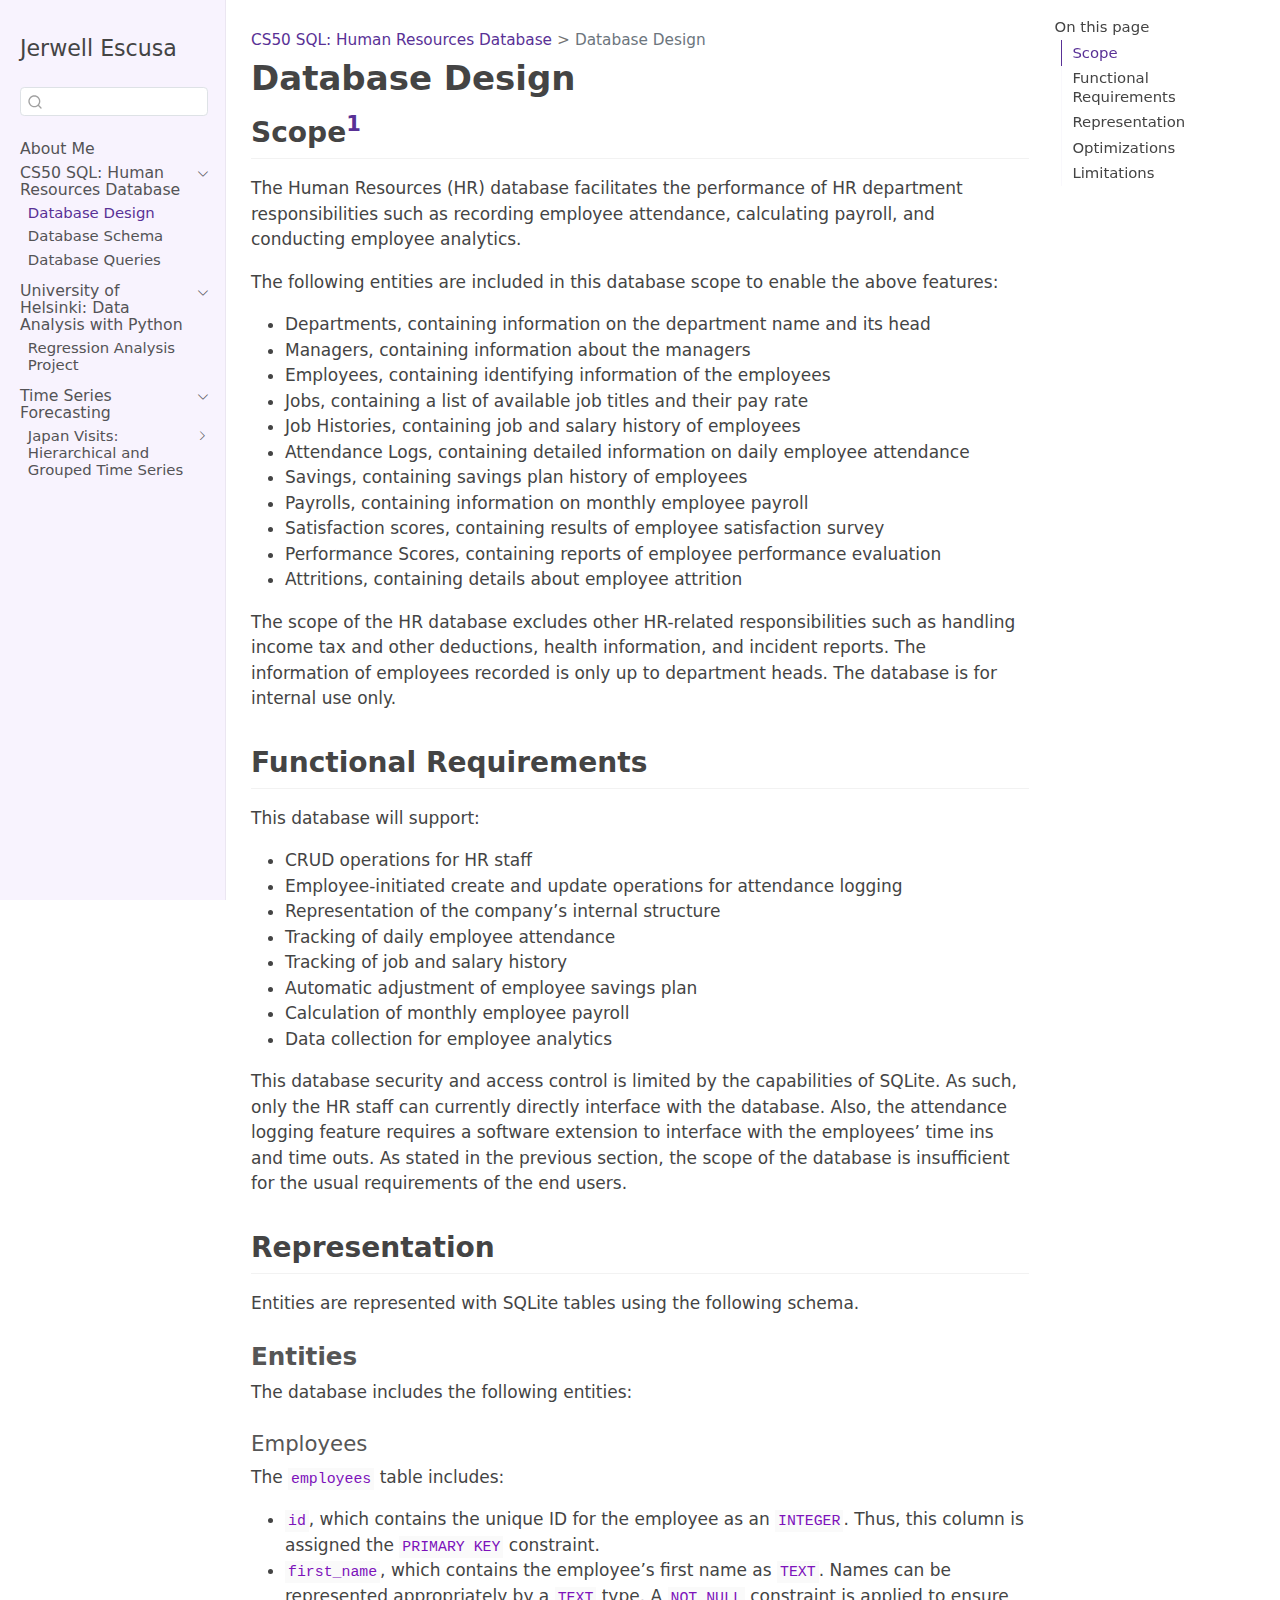
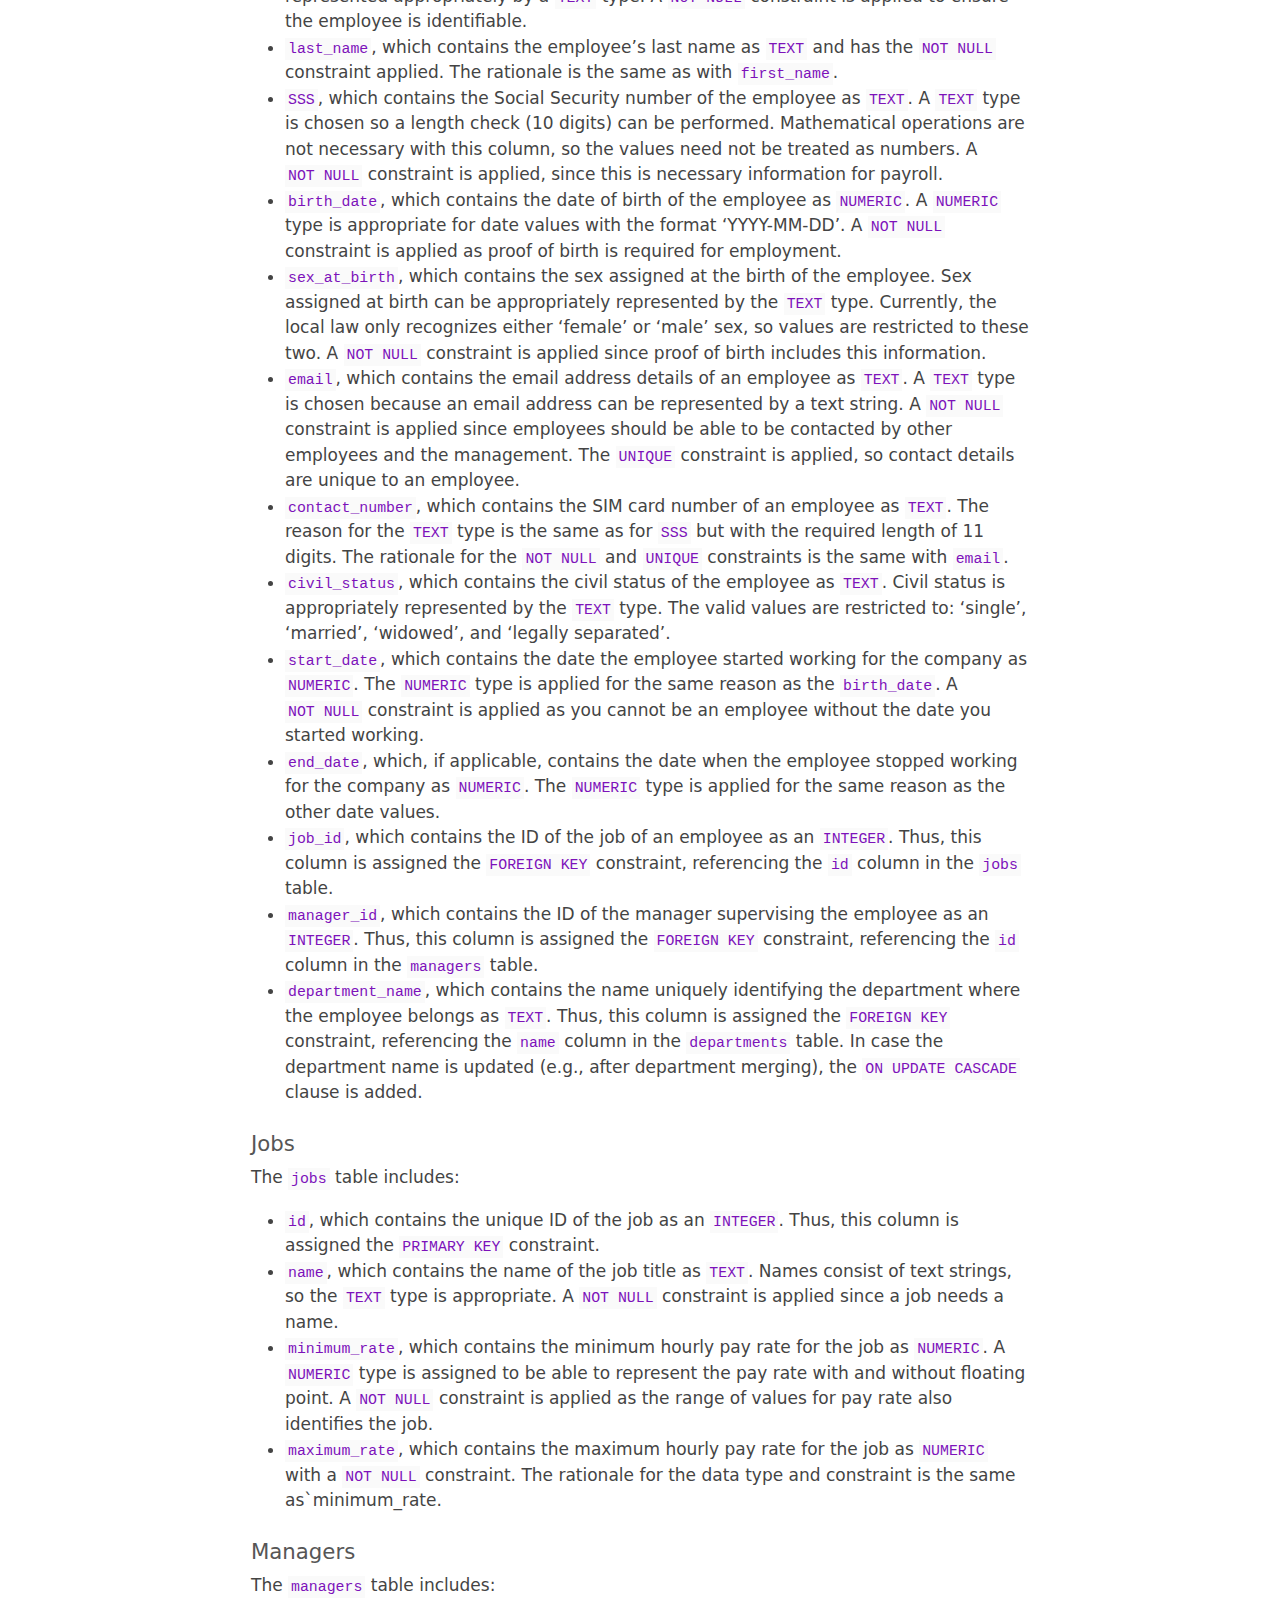
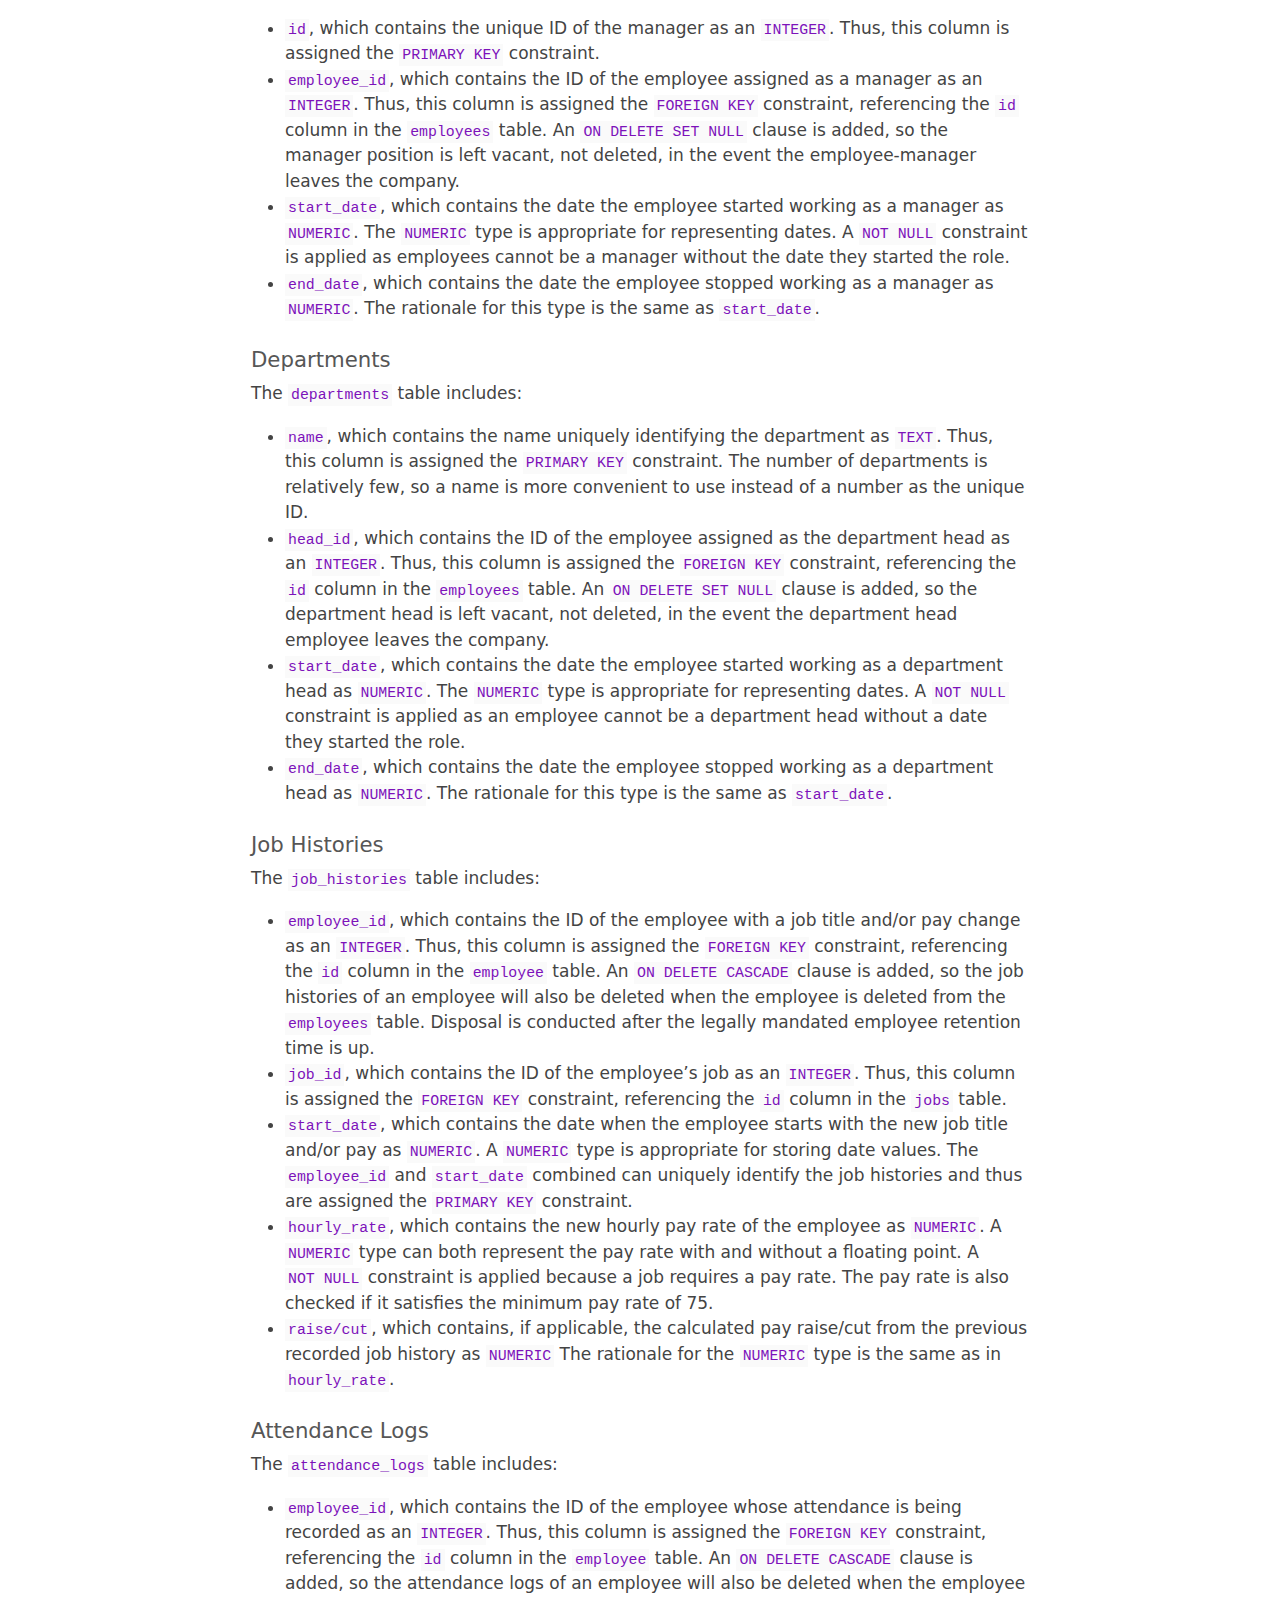
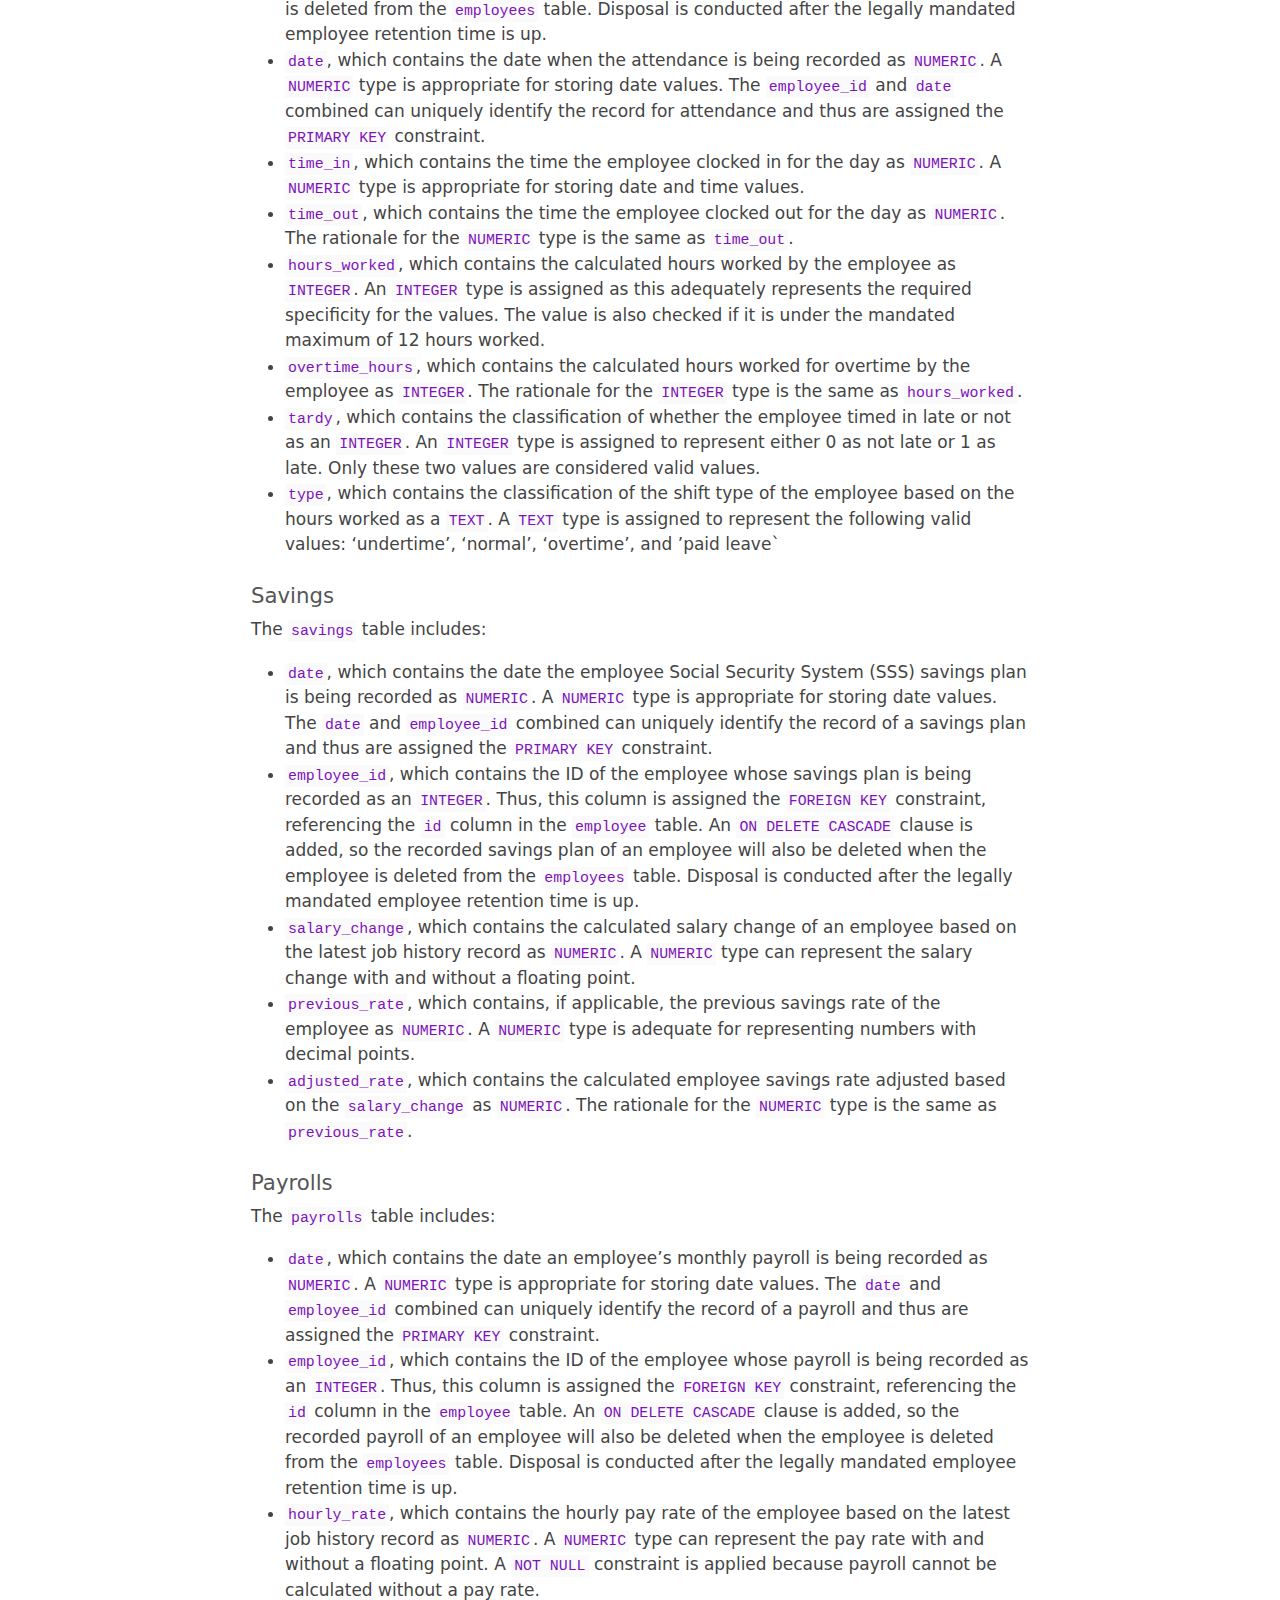
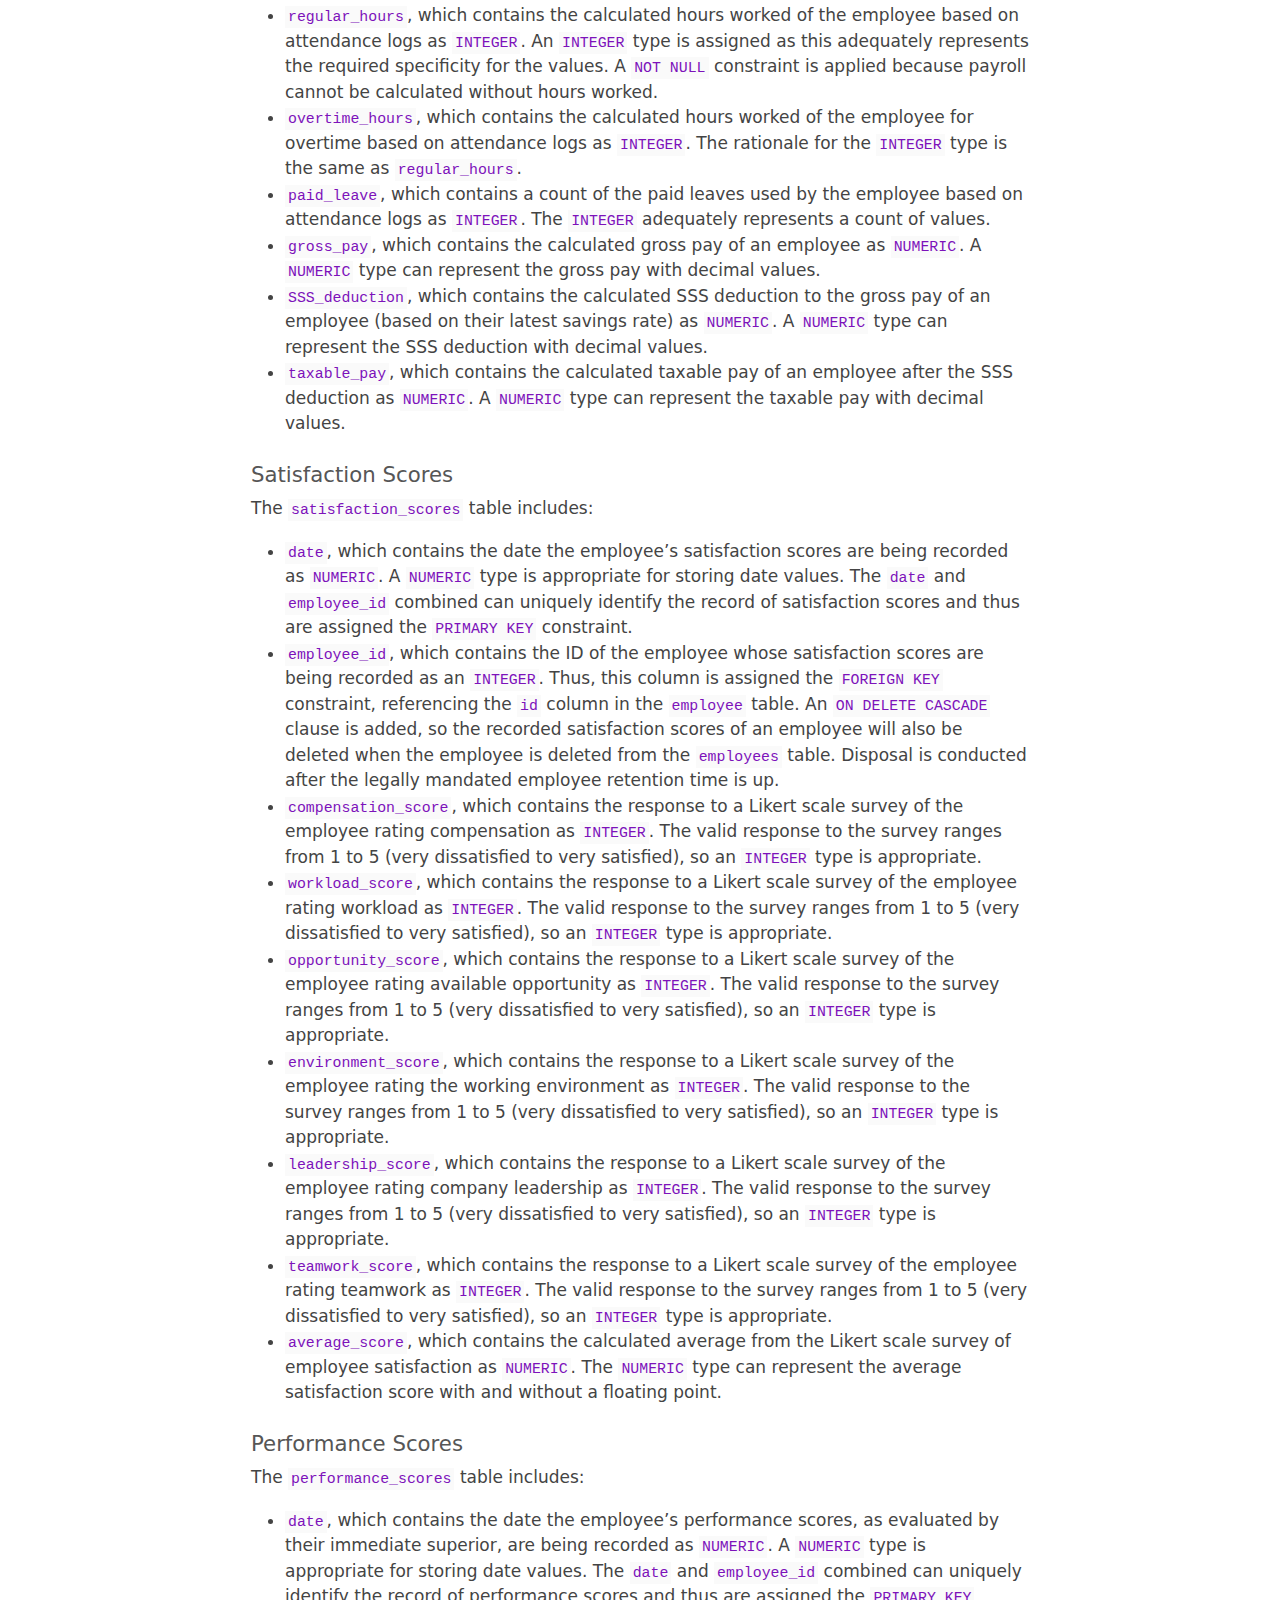
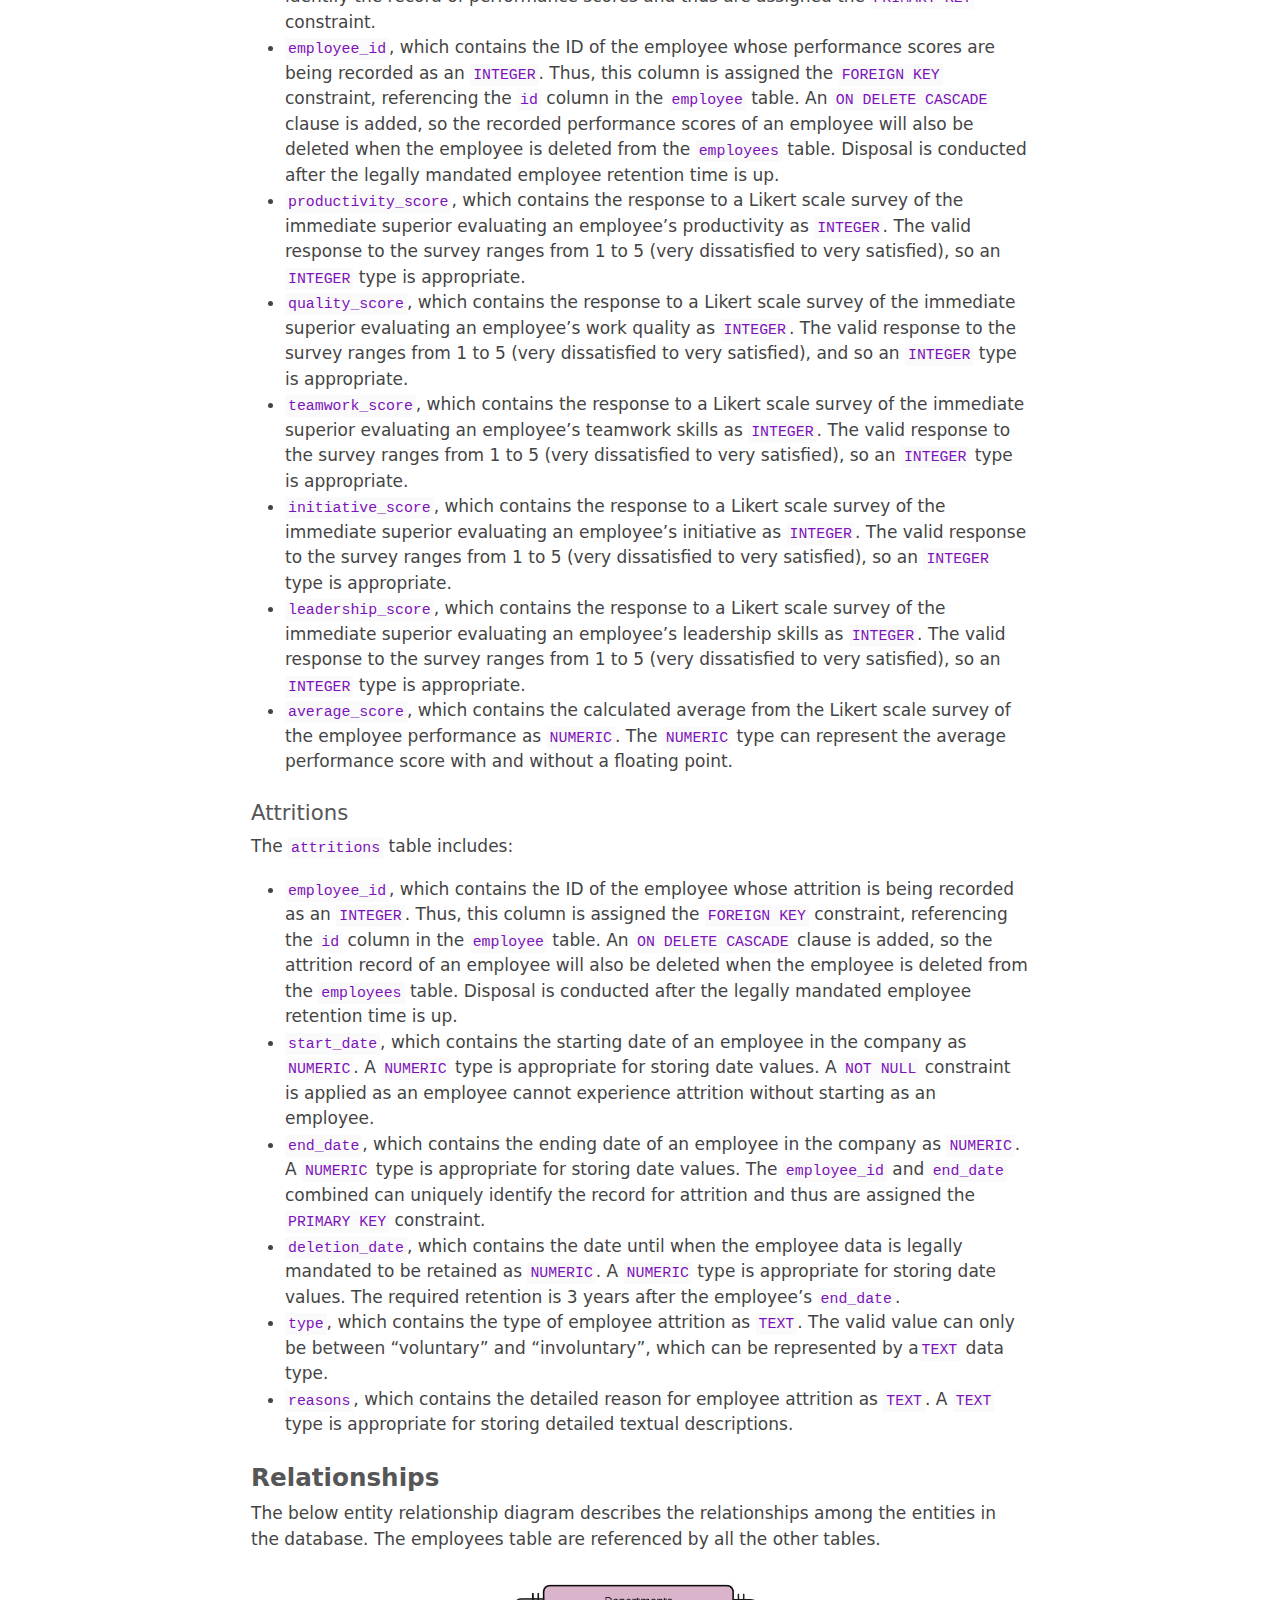
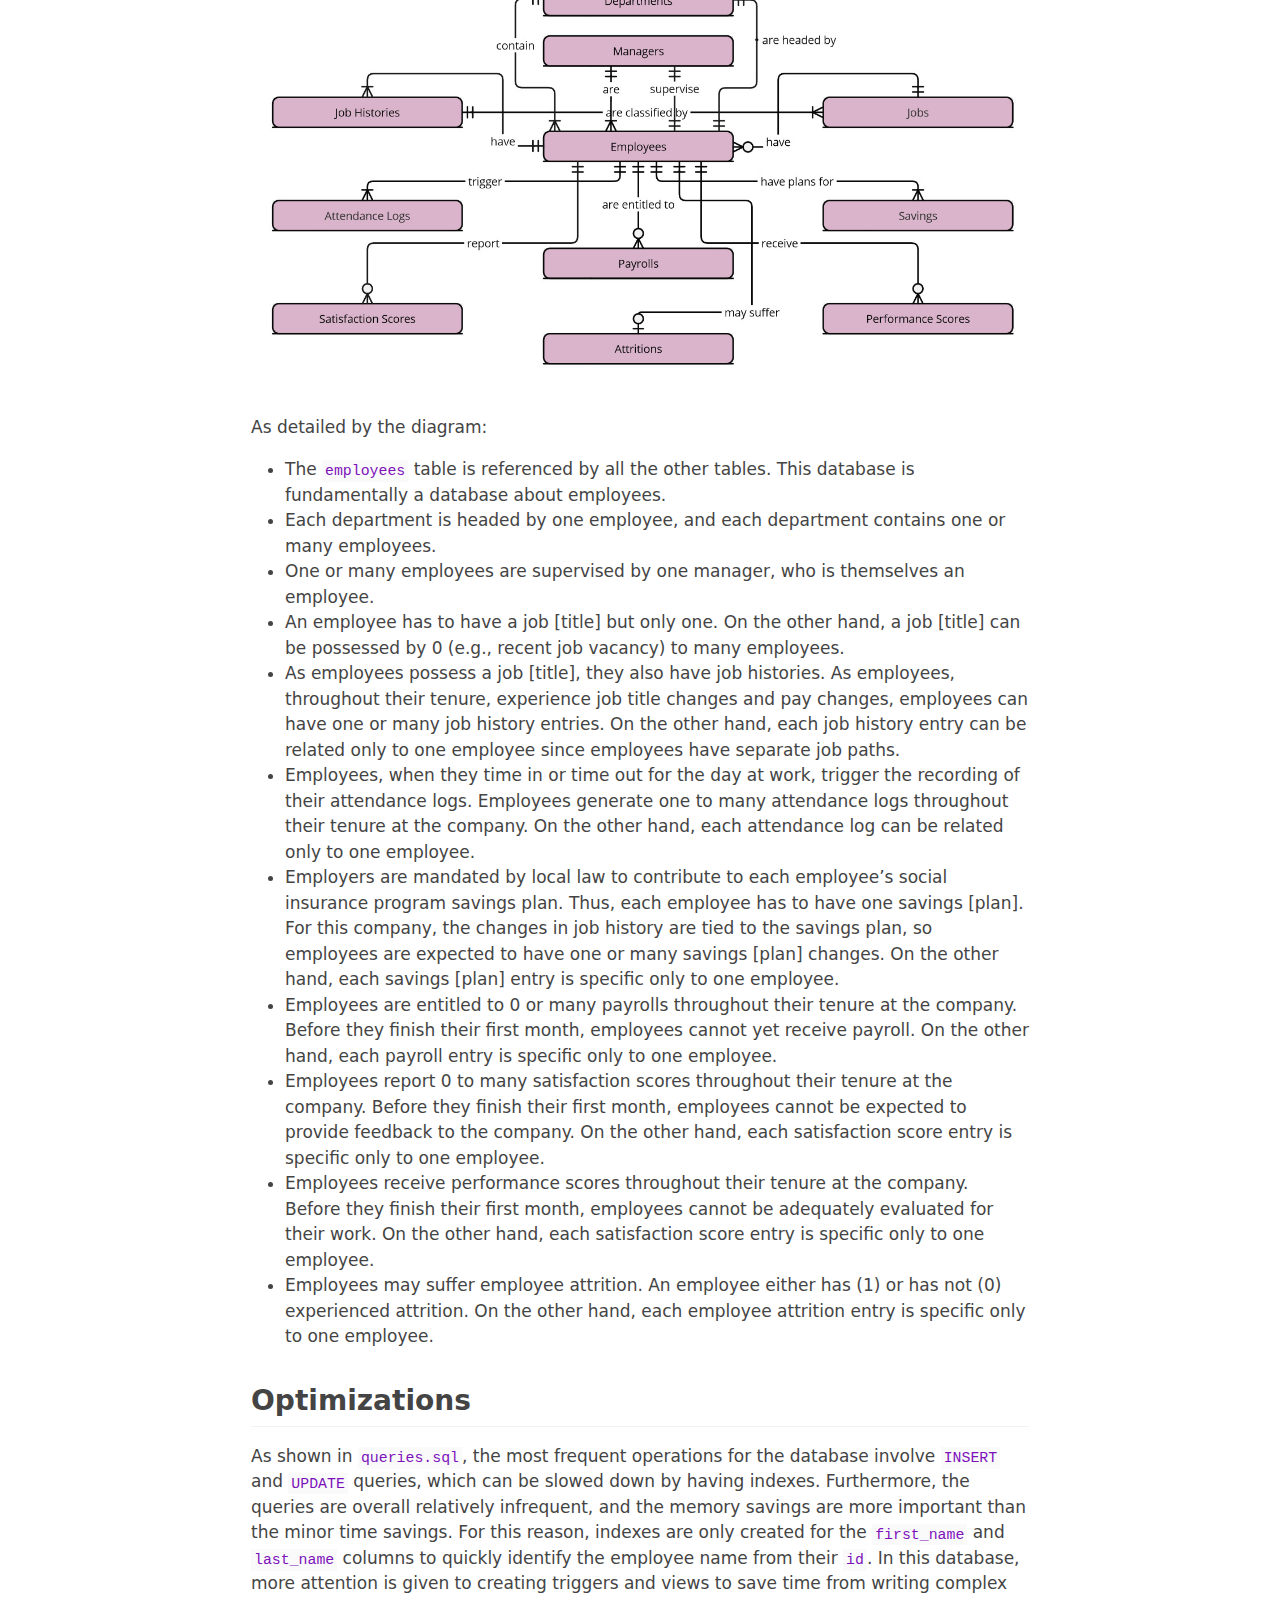
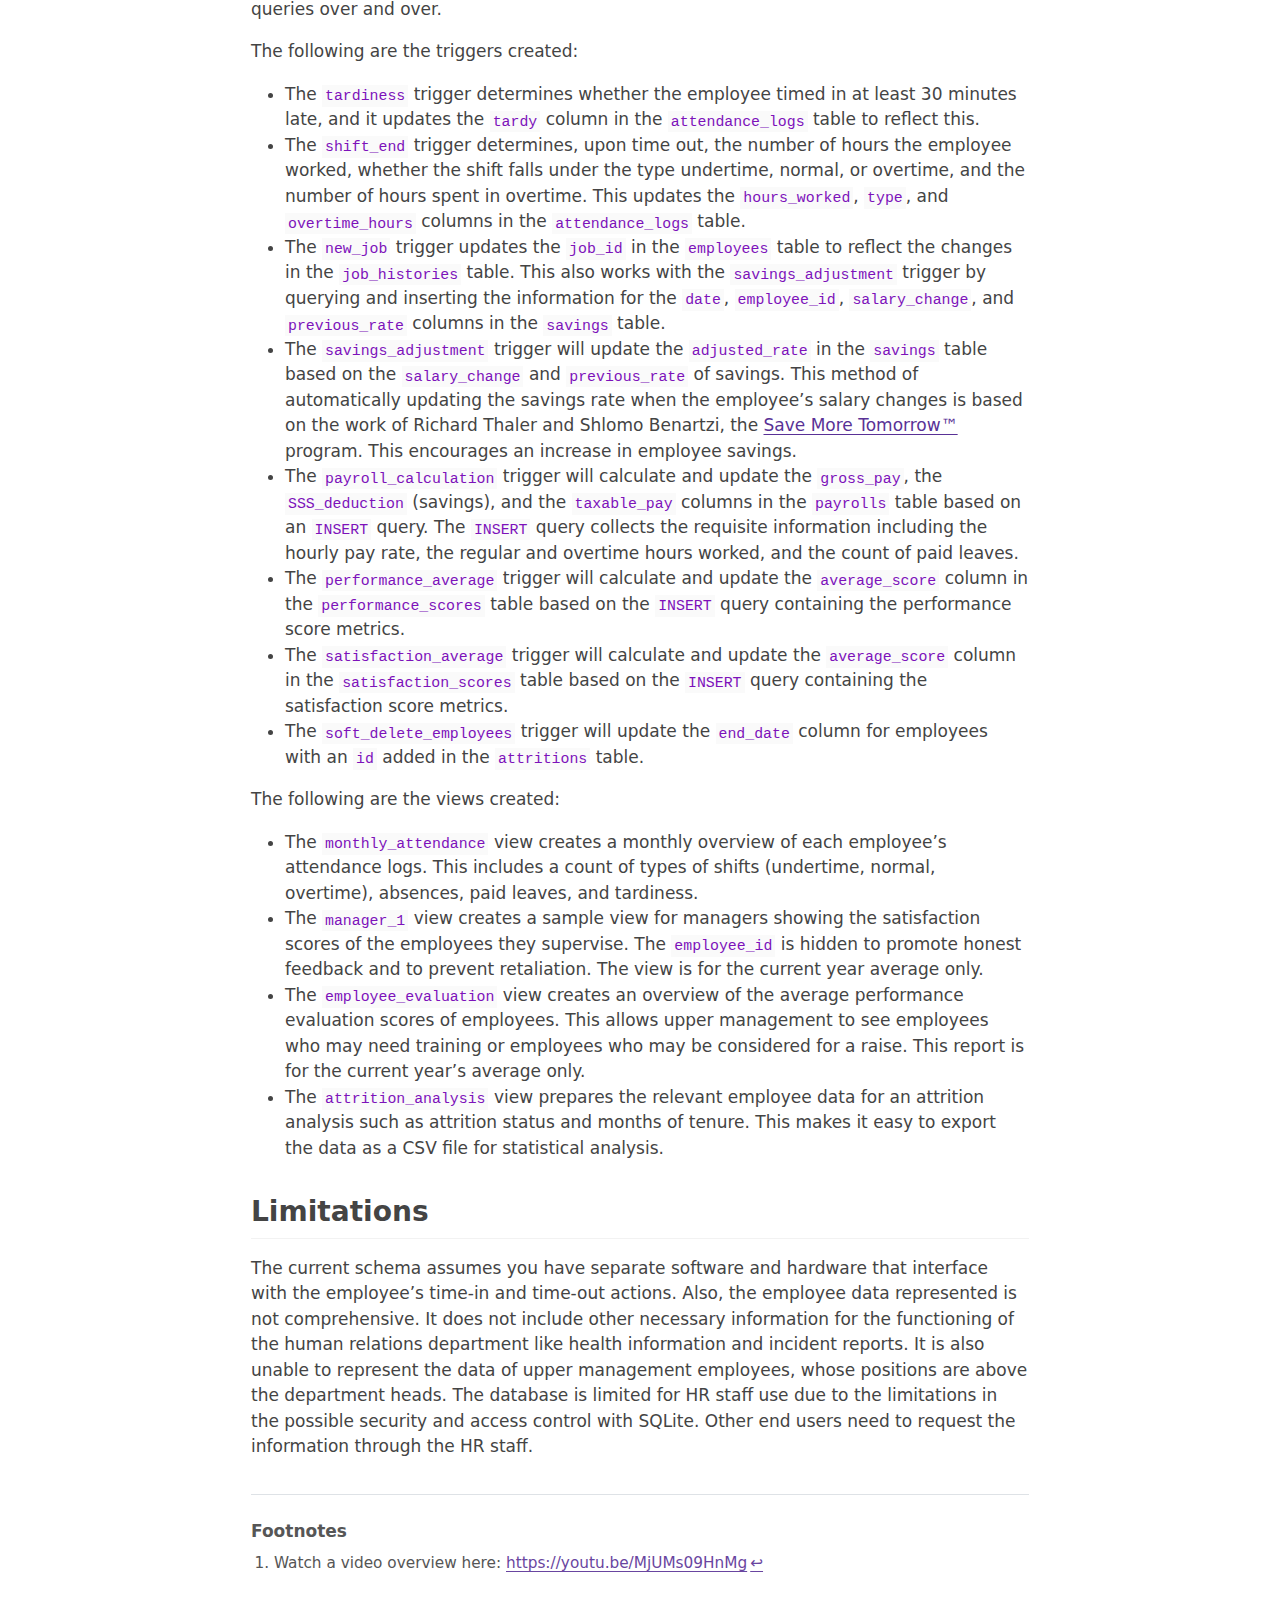
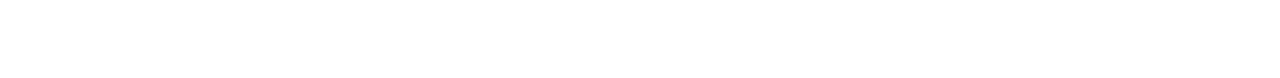
==== commit 021fe323: "Added new section and updated profile" ====
--- a/cs50_sql/design.html
+++ b/cs50_sql/design.html
@@ -109,7 +109,7 @@
         <li class="sidebar-item">
   <div class="sidebar-item-container"> 
   <a href="../index.html" class="sidebar-item-text sidebar-link">
- <span class="menu-text">Jerwell Escusa</span></a>
+ <span class="menu-text">About Me</span></a>
   </div>
 </li>
         <li class="sidebar-item sidebar-item-section">
@@ -156,6 +156,52 @@
  <span class="menu-text">Regression Analysis Project</span></a>
   </div>
 </li>
+      </ul>
+  </li>
+        <li class="sidebar-item sidebar-item-section">
+      <div class="sidebar-item-container"> 
+            <a class="sidebar-item-text sidebar-link text-start" data-bs-toggle="collapse" data-bs-target="#quarto-sidebar-section-3" aria-expanded="true">
+ <span class="menu-text">Time Series Forecasting</span></a>
+          <a class="sidebar-item-toggle text-start" data-bs-toggle="collapse" data-bs-target="#quarto-sidebar-section-3" aria-expanded="true" aria-label="Toggle section">
+            <i class="bi bi-chevron-right ms-2"></i>
+          </a> 
+      </div>
+      <ul id="quarto-sidebar-section-3" class="collapse list-unstyled sidebar-section depth1 show">  
+          <li class="sidebar-item sidebar-item-section">
+      <div class="sidebar-item-container"> 
+            <a class="sidebar-item-text sidebar-link text-start collapsed" data-bs-toggle="collapse" data-bs-target="#quarto-sidebar-section-4" aria-expanded="false">
+ <span class="menu-text">Japan Visits: Hierarchical and Grouped Time Series</span></a>
+          <a class="sidebar-item-toggle text-start collapsed" data-bs-toggle="collapse" data-bs-target="#quarto-sidebar-section-4" aria-expanded="false" aria-label="Toggle section">
+            <i class="bi bi-chevron-right ms-2"></i>
+          </a> 
+      </div>
+      <ul id="quarto-sidebar-section-4" class="collapse list-unstyled sidebar-section depth2 ">  
+          <li class="sidebar-item">
+  <div class="sidebar-item-container"> 
+  <a href="../forecasting/jp_tourism/data_wrangling.html" class="sidebar-item-text sidebar-link">
+ <span class="menu-text">Data Wrangling</span></a>
+  </div>
+</li>
+          <li class="sidebar-item">
+  <div class="sidebar-item-container"> 
+  <a href="../forecasting/jp_tourism/data_prep-viz.html" class="sidebar-item-text sidebar-link">
+ <span class="menu-text">Data Preparation and Visualization</span></a>
+  </div>
+</li>
+          <li class="sidebar-item">
+  <div class="sidebar-item-container"> 
+  <a href="../forecasting/jp_tourism/forecasting_agg.html" class="sidebar-item-text sidebar-link">
+ <span class="menu-text">ETS and ARIMA Forecasting</span></a>
+  </div>
+</li>
+          <li class="sidebar-item">
+  <div class="sidebar-item-container"> 
+  <a href="../forecasting/jp_tourism/forecasting_reconciliation.html" class="sidebar-item-text sidebar-link">
+ <span class="menu-text">Forecast Reconciliation</span></a>
+  </div>
+</li>
+      </ul>
+  </li>
       </ul>
   </li>
     </ul>
--- a/styles.css
+++ b/styles.css
@@ -4,4 +4,7 @@
   border: 2px solid #886EB1;  
   border-radius: 5px; 
   padding: 10px;
+  overflow-x: auto;
+  overflow-wrap: break-word;
+  max-width: 100%;
 }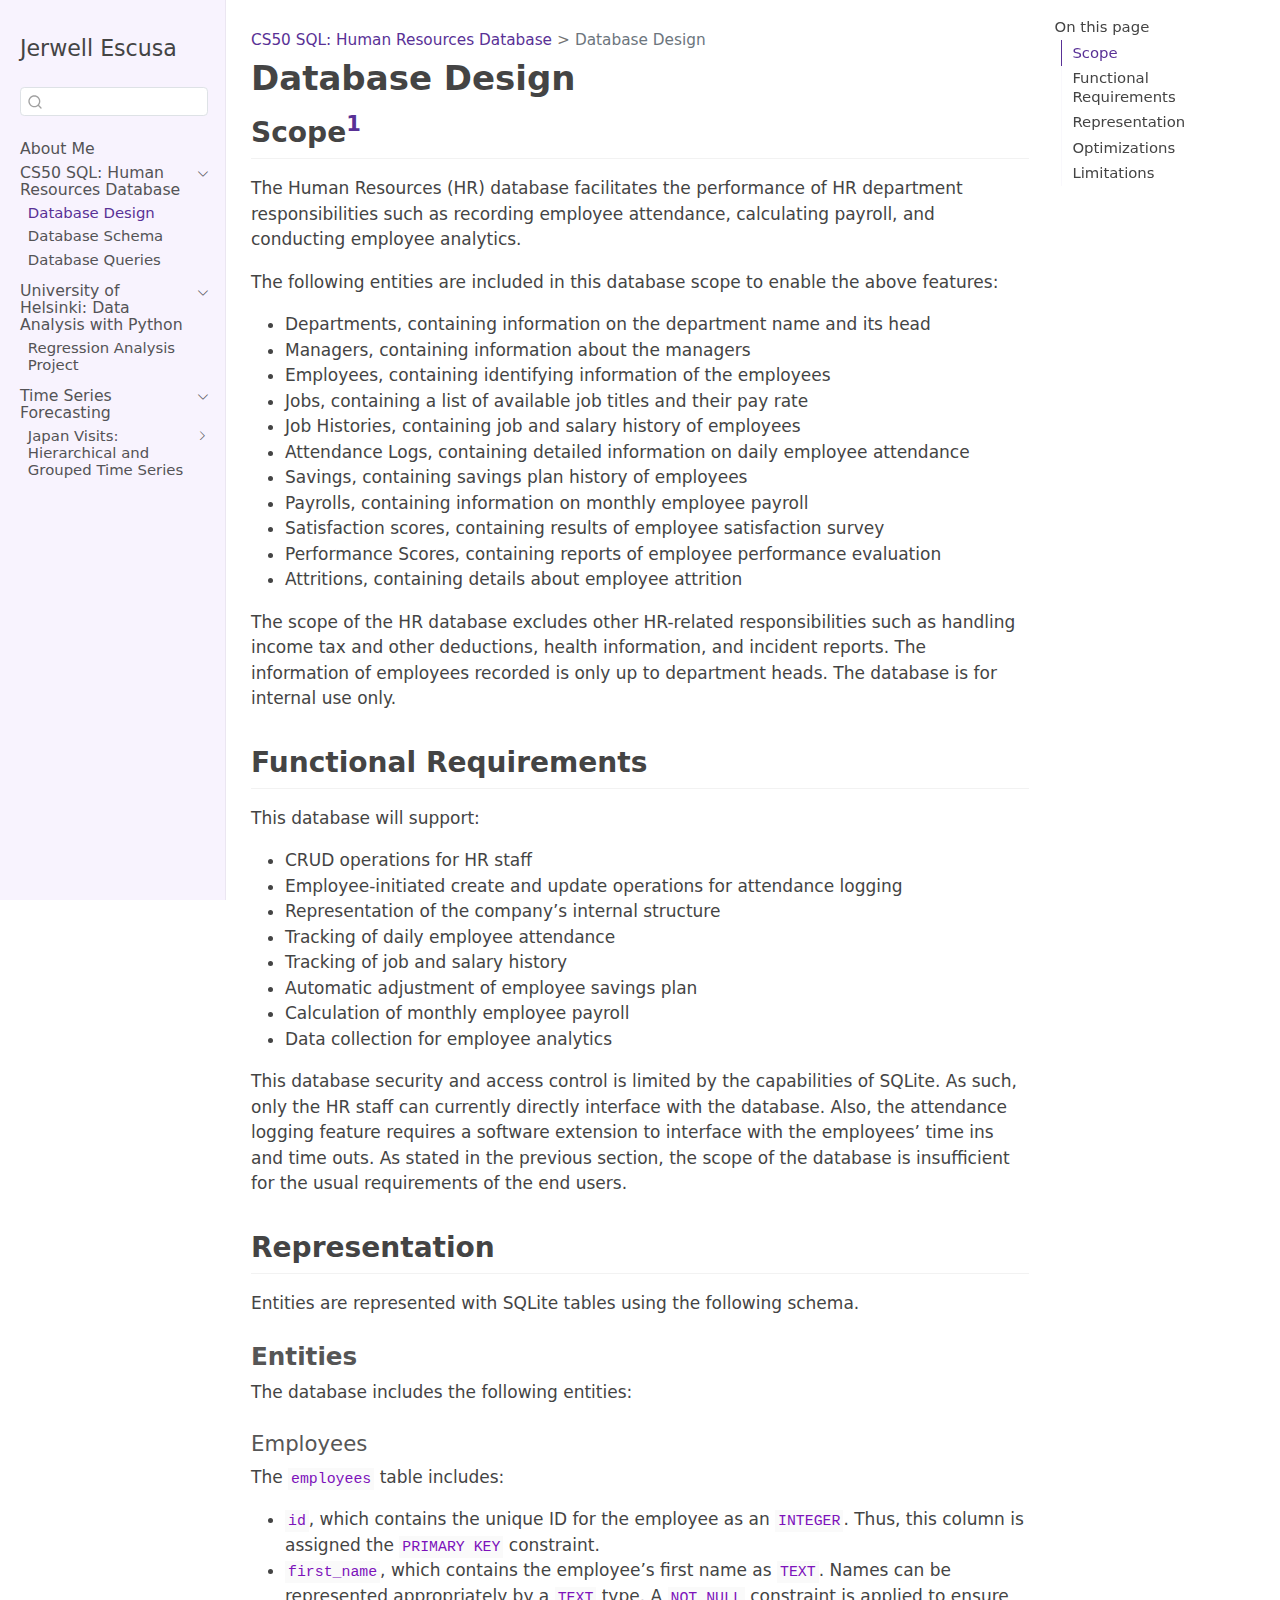
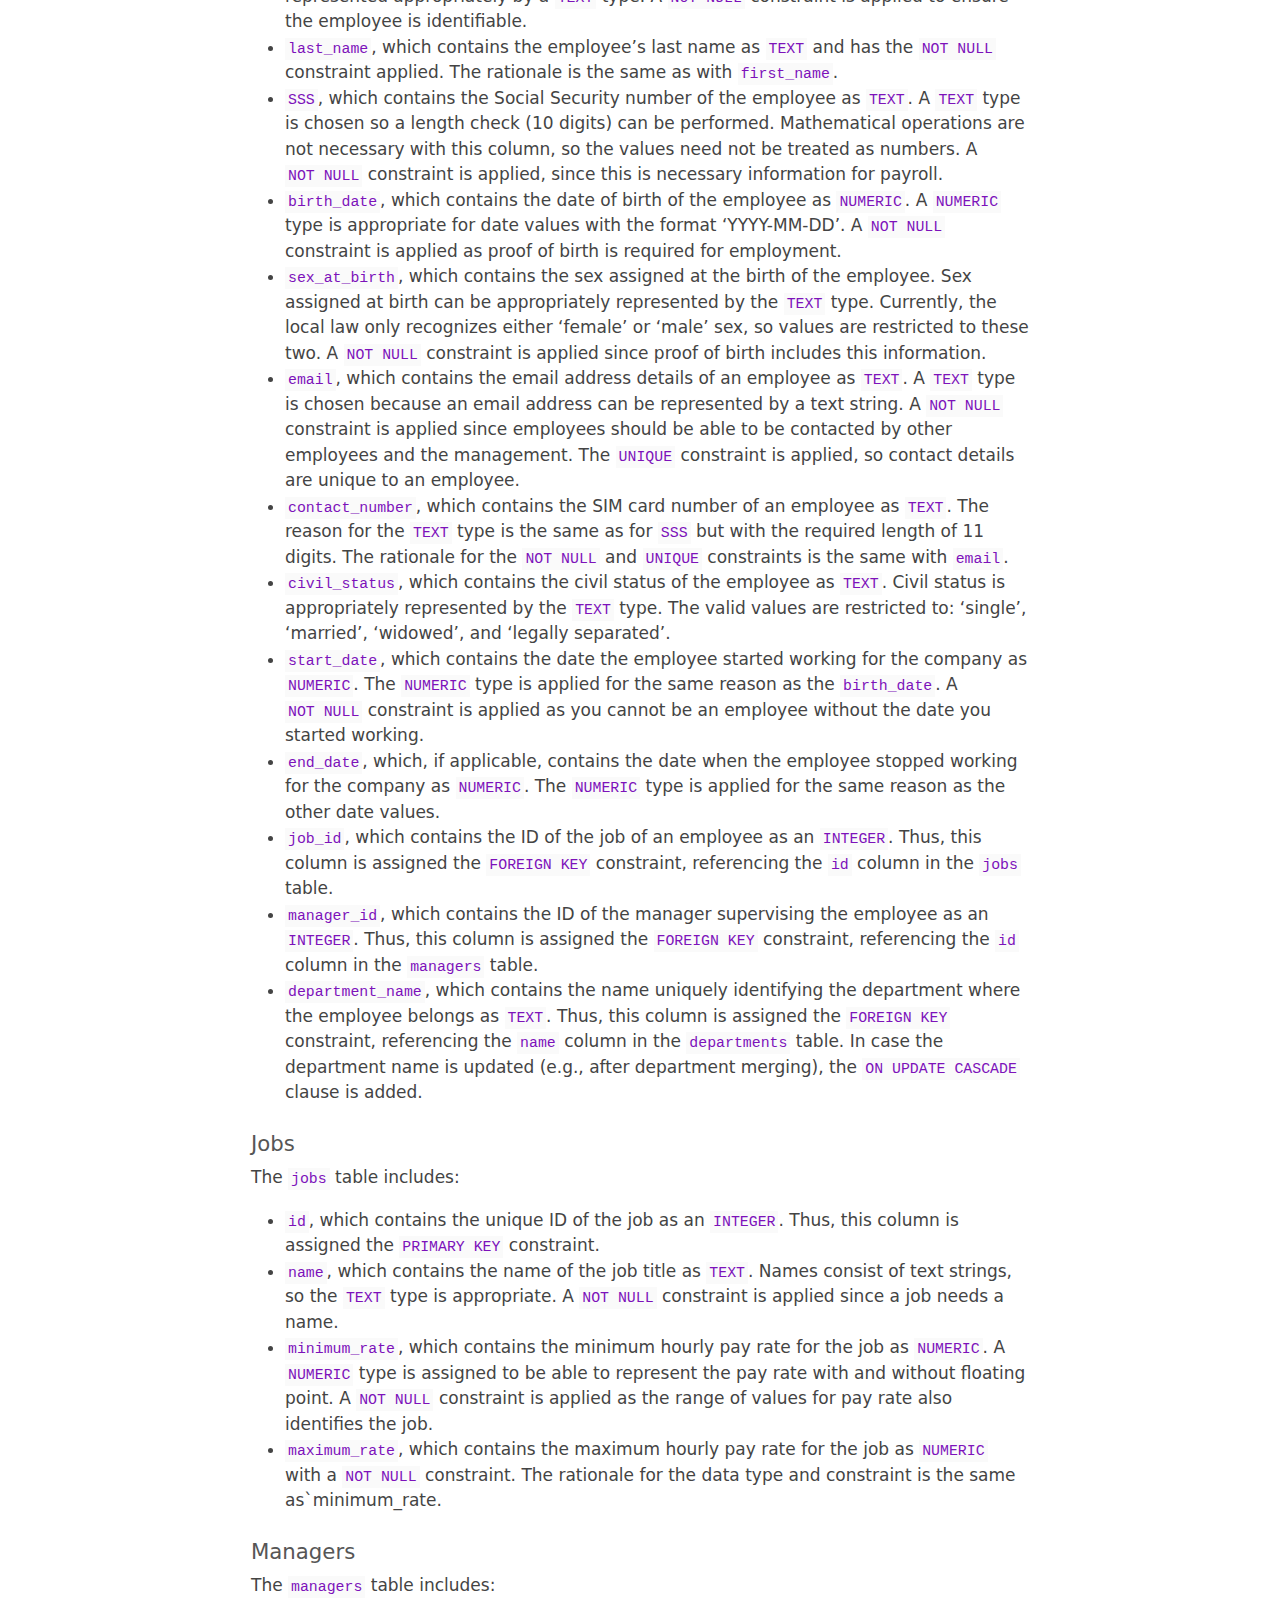
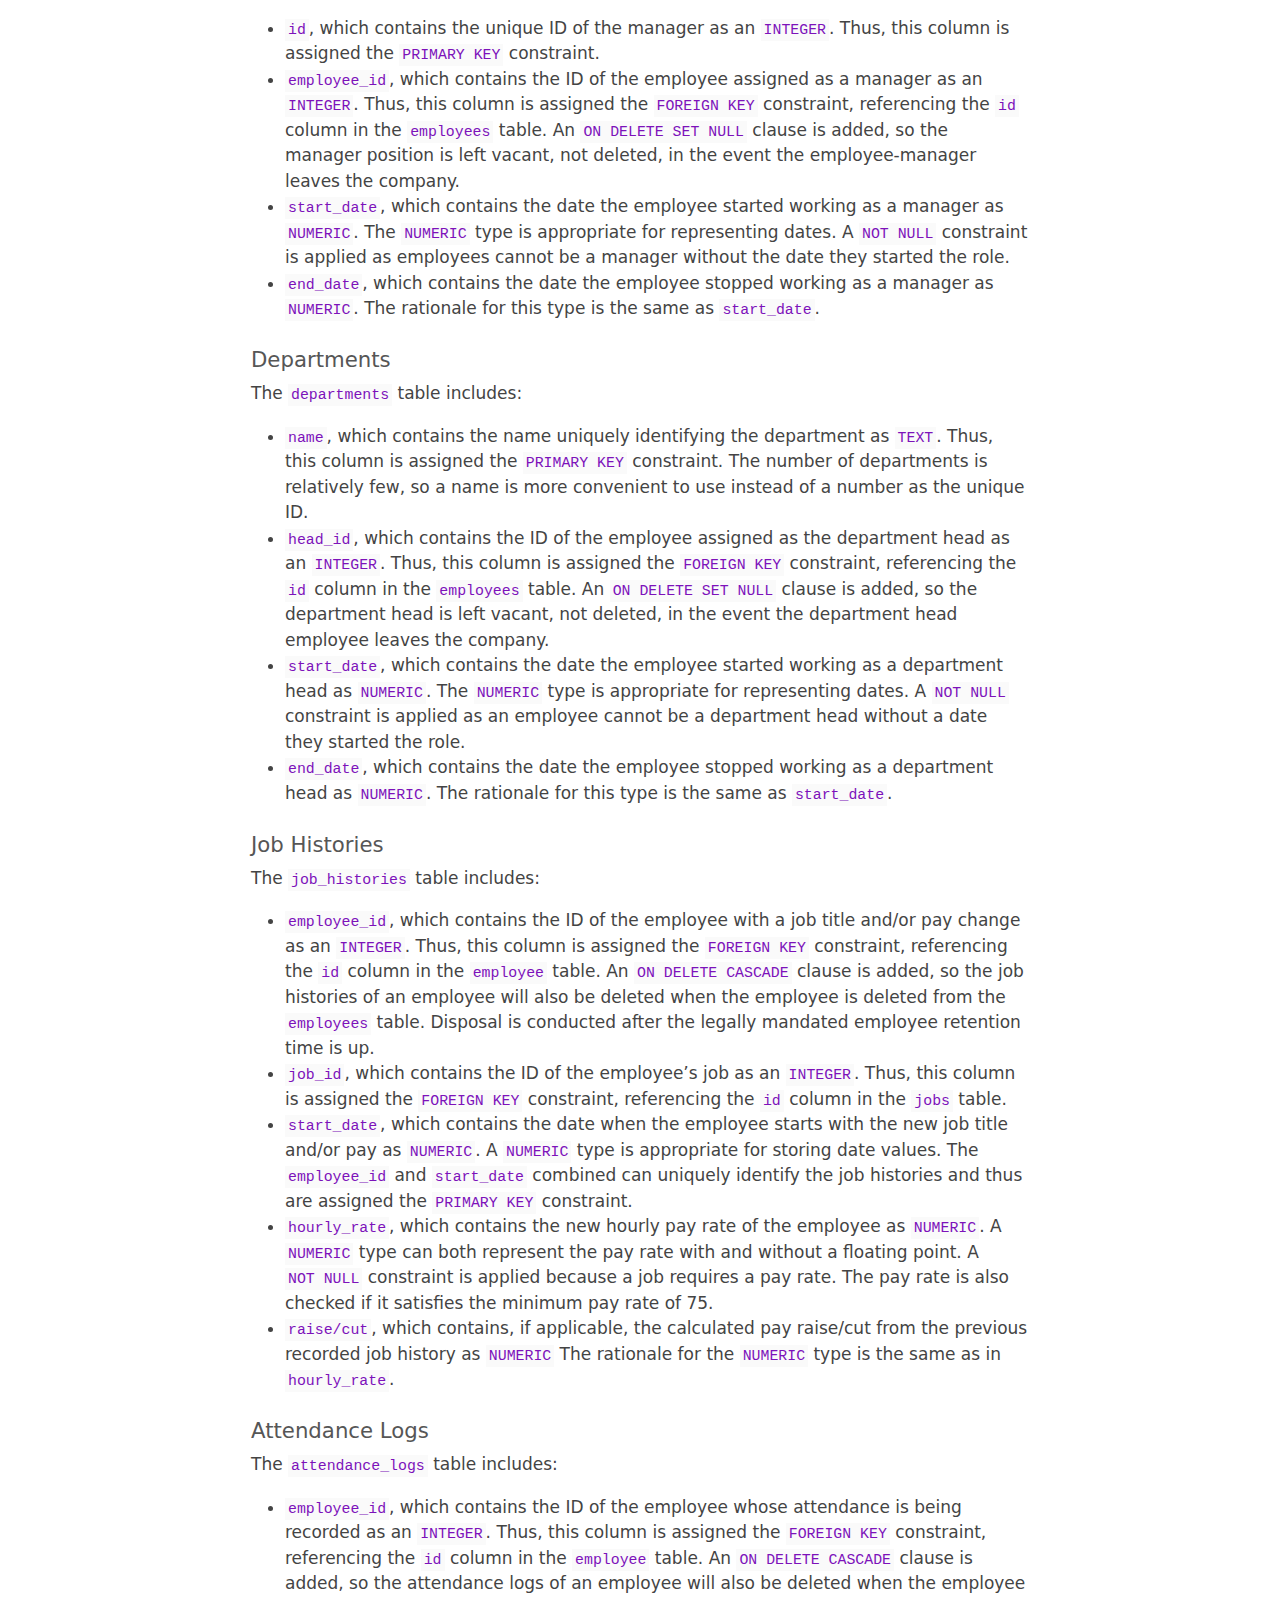
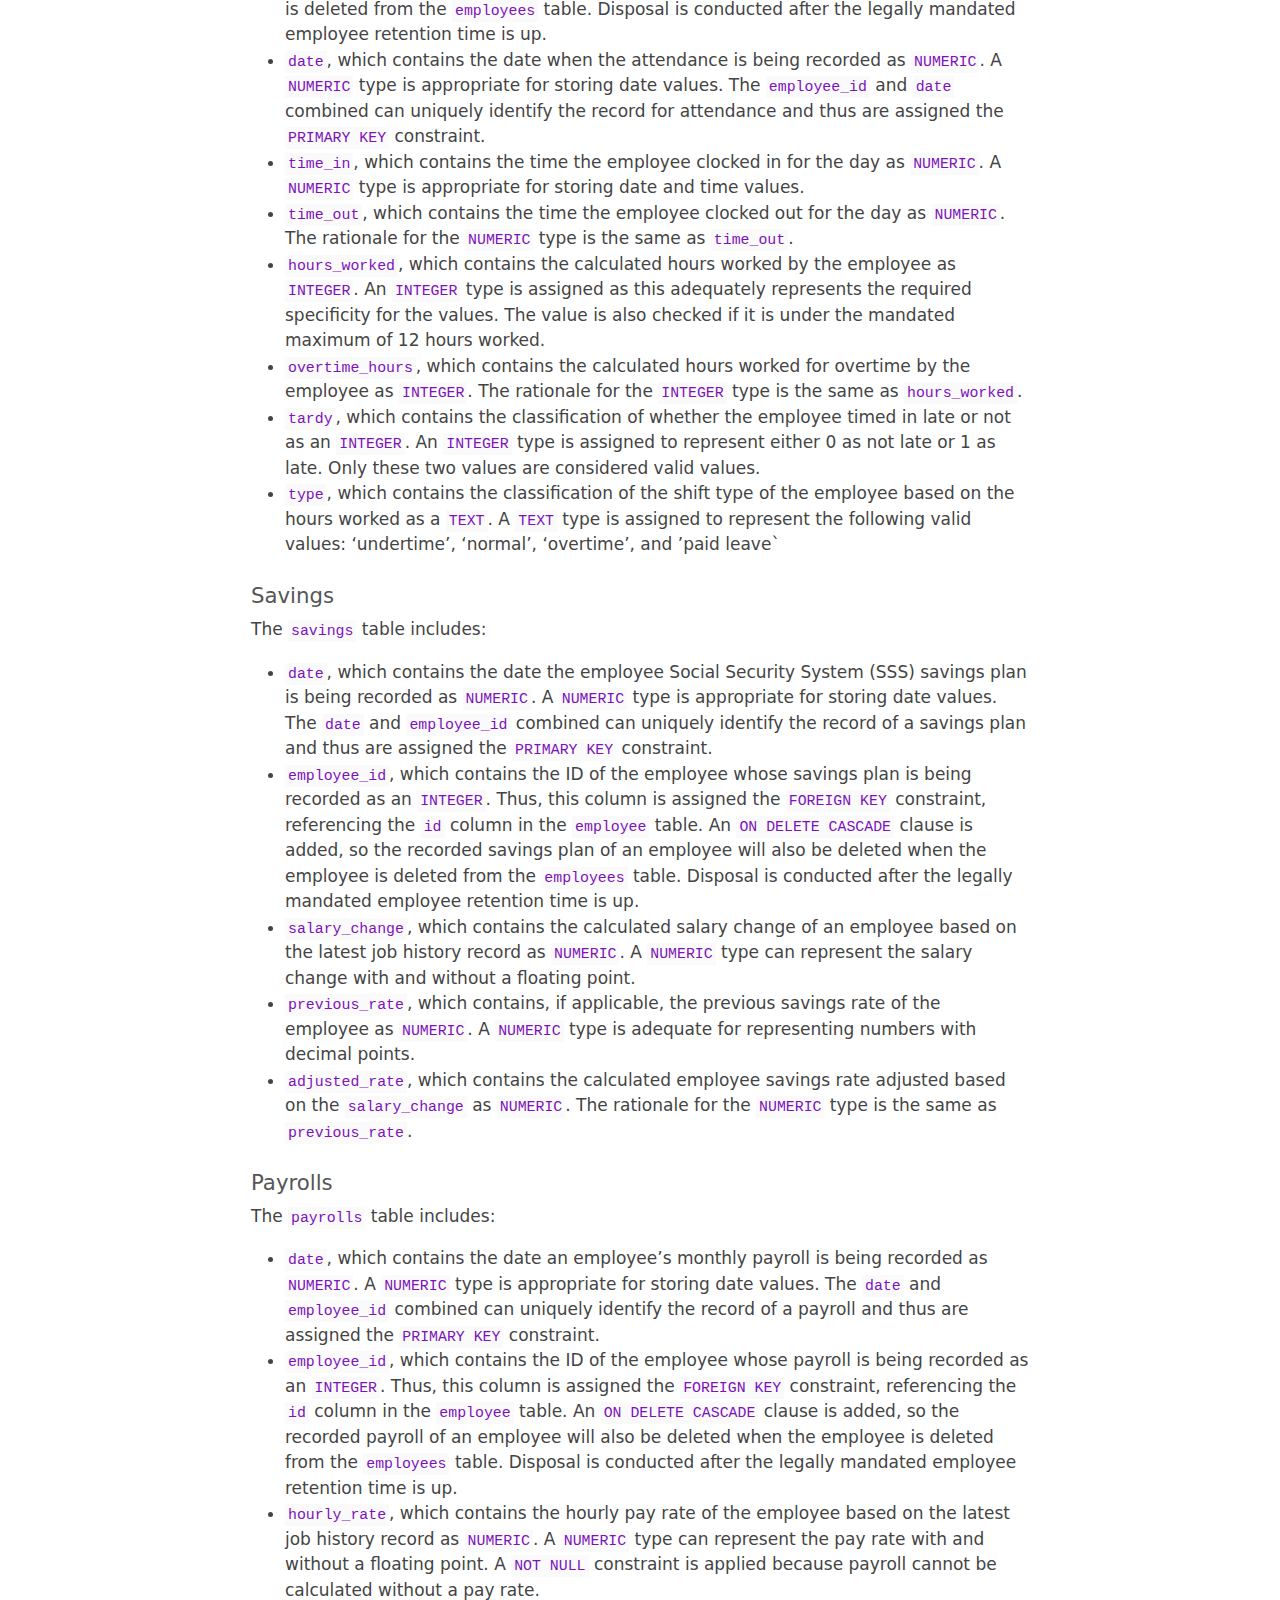
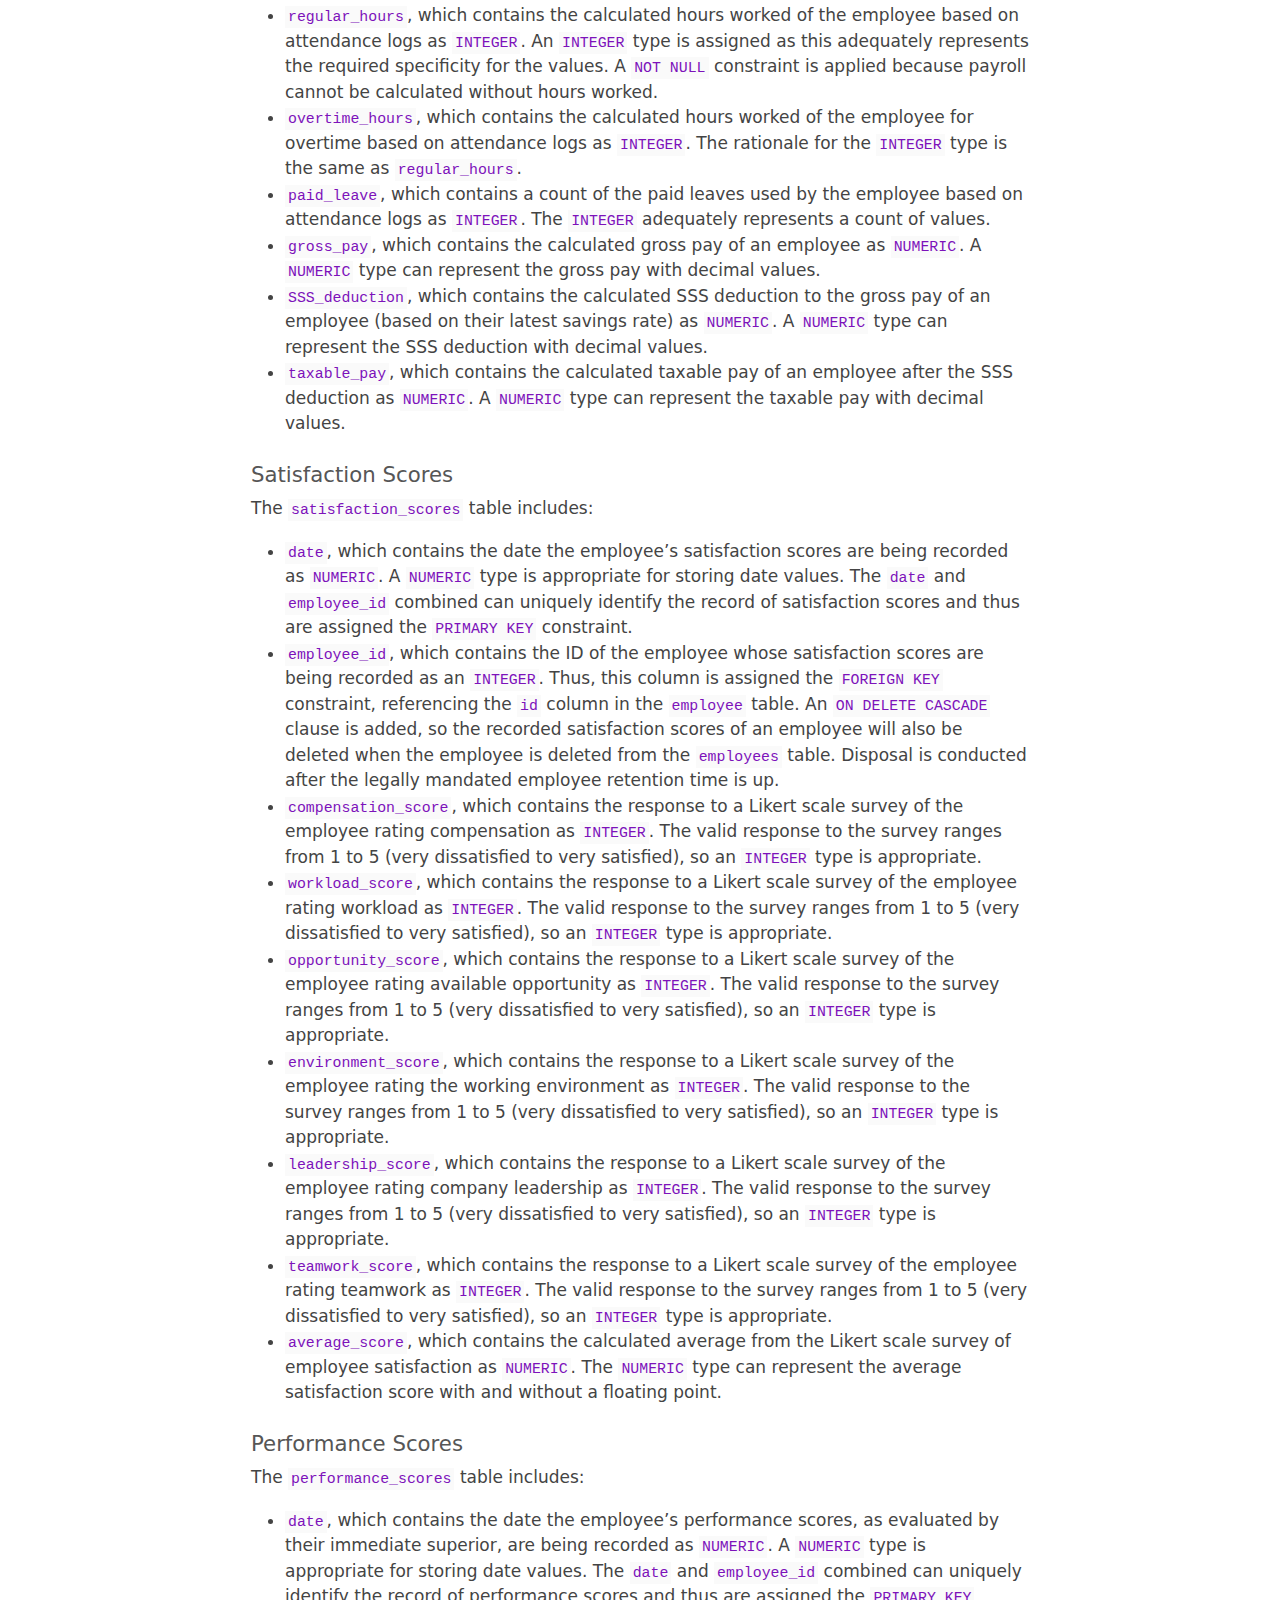
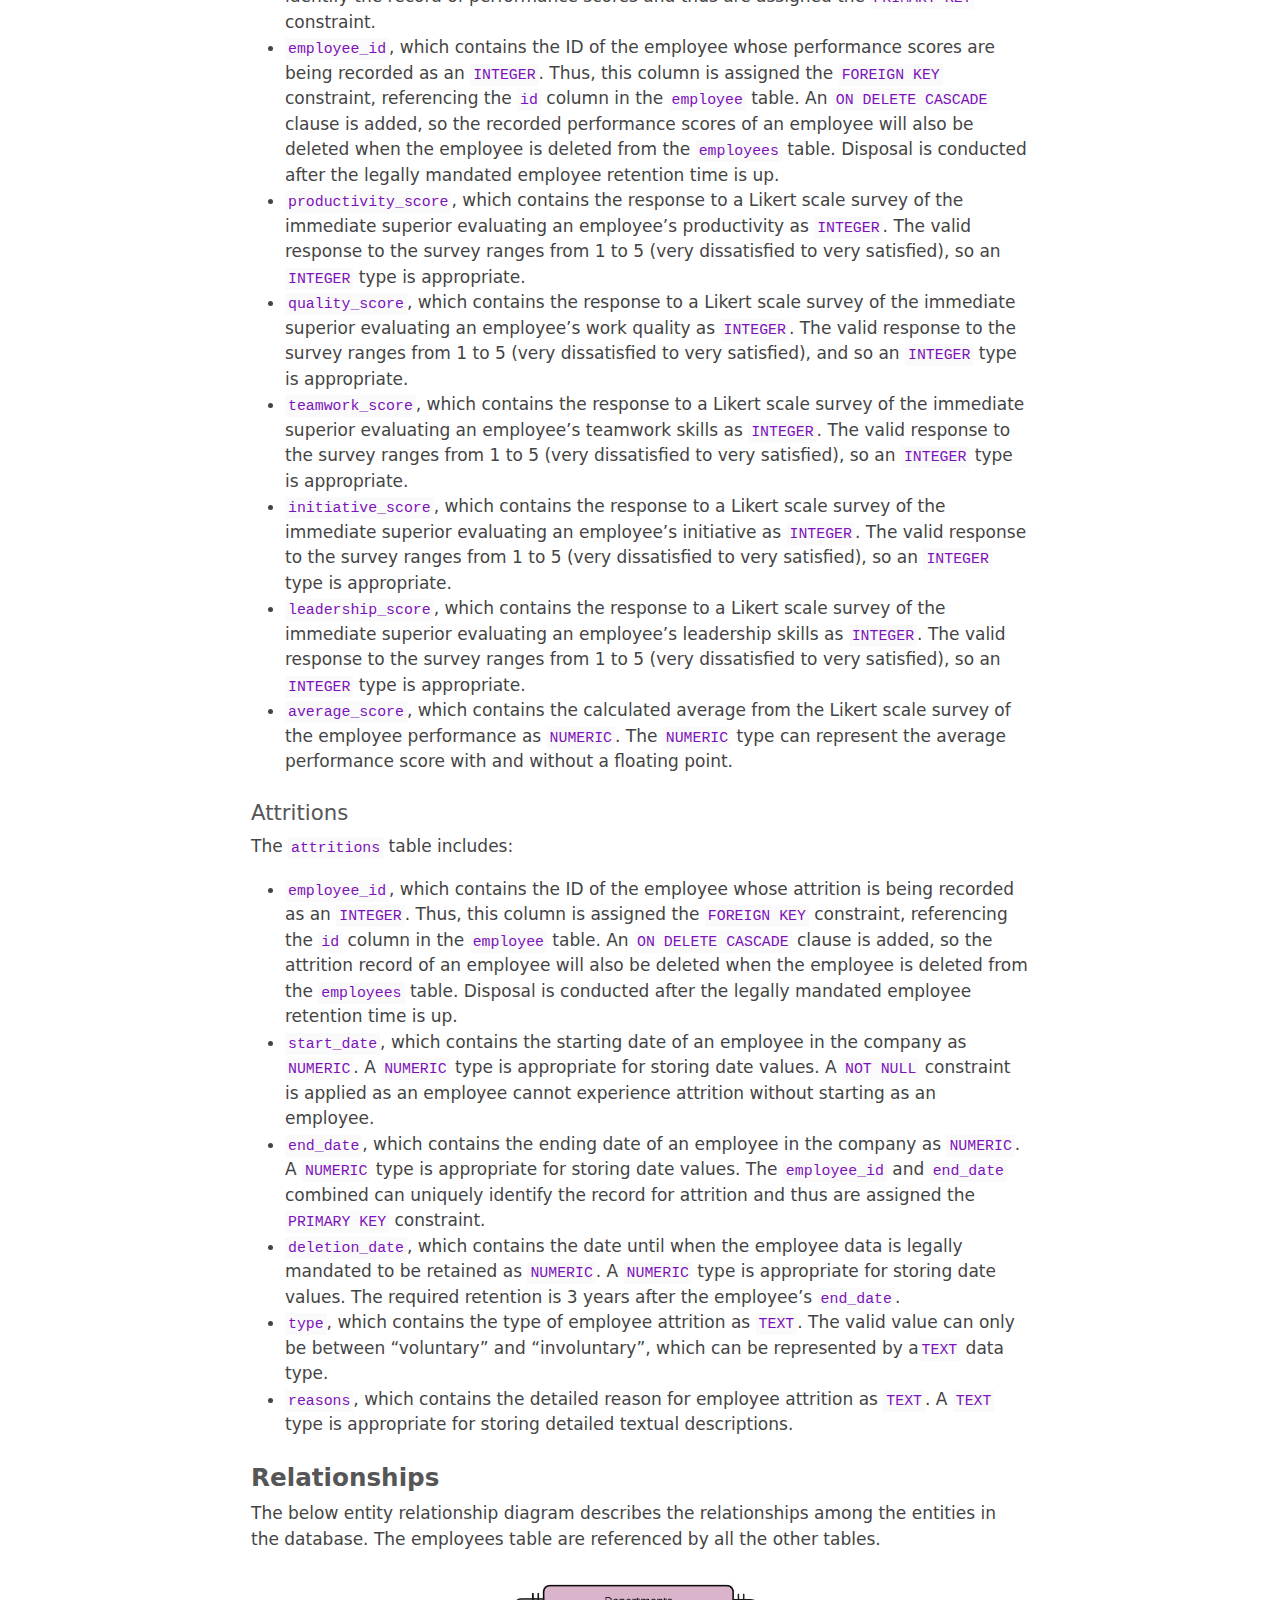
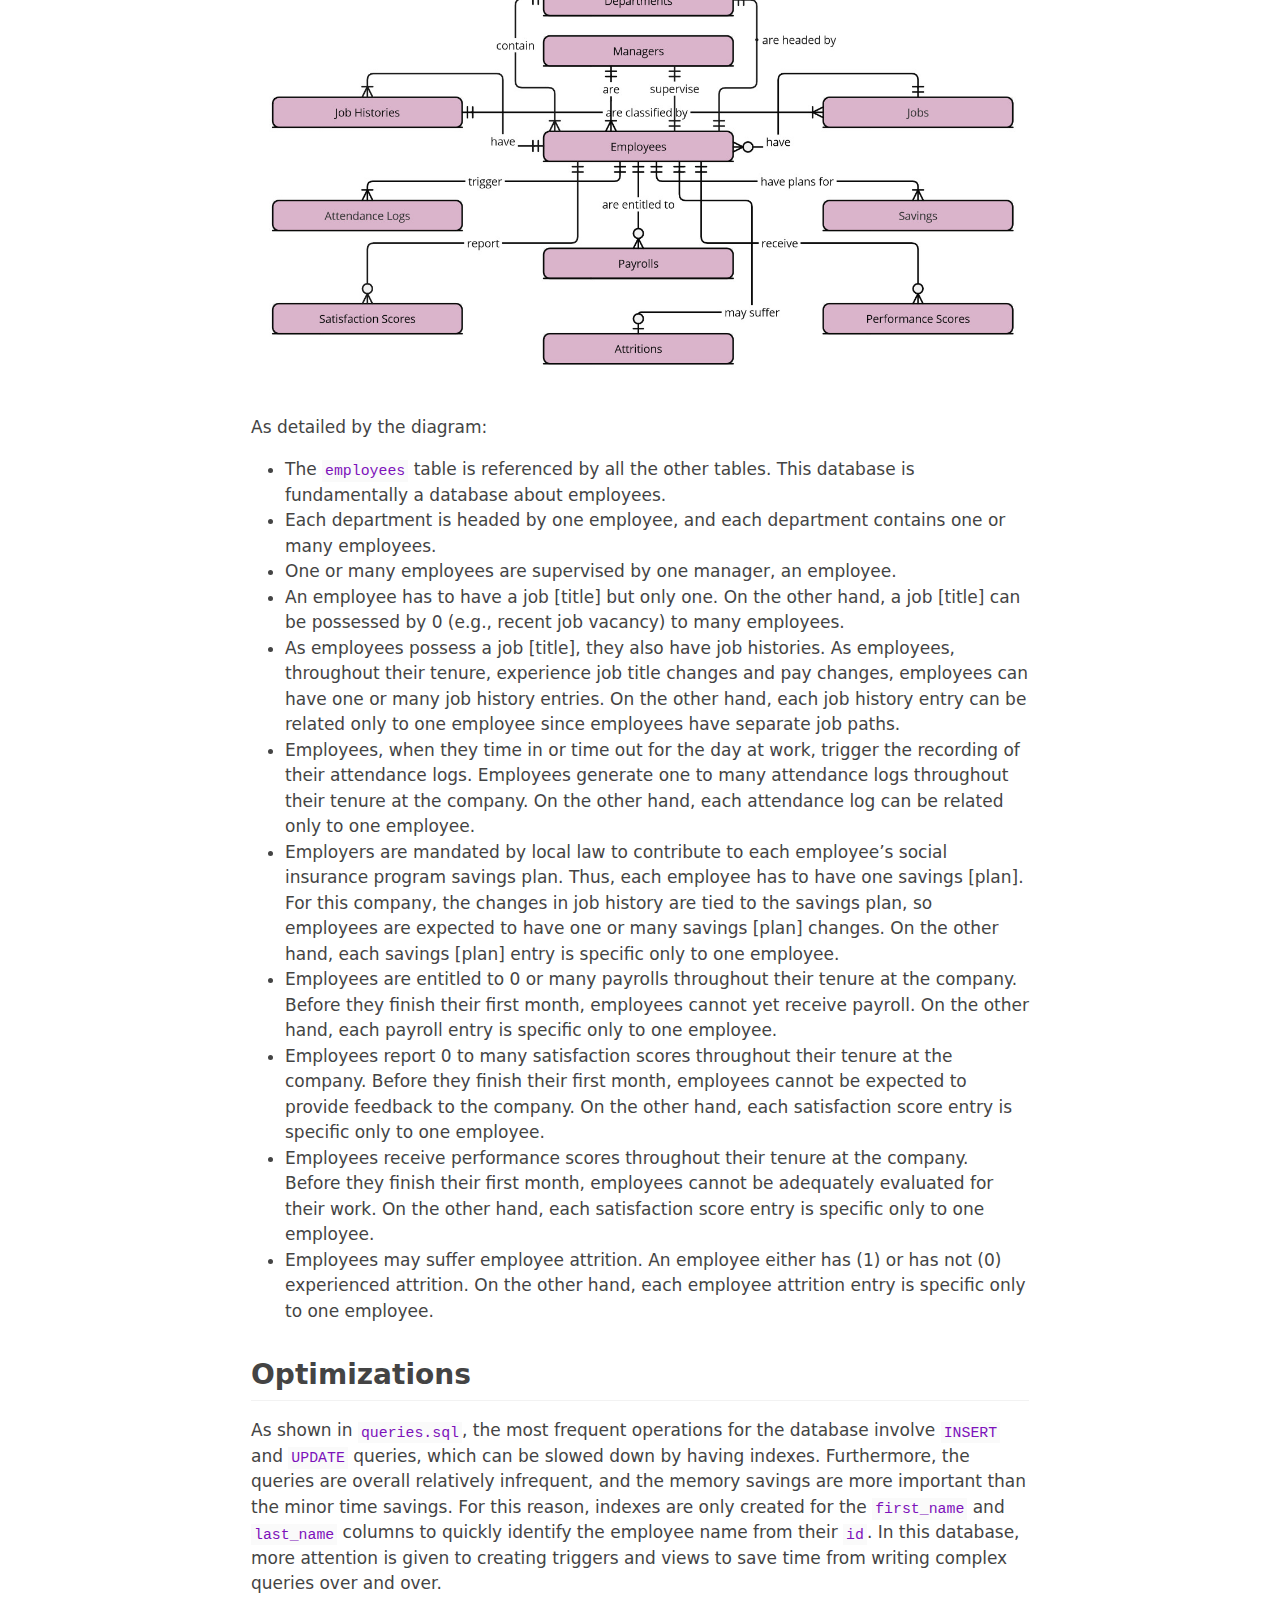
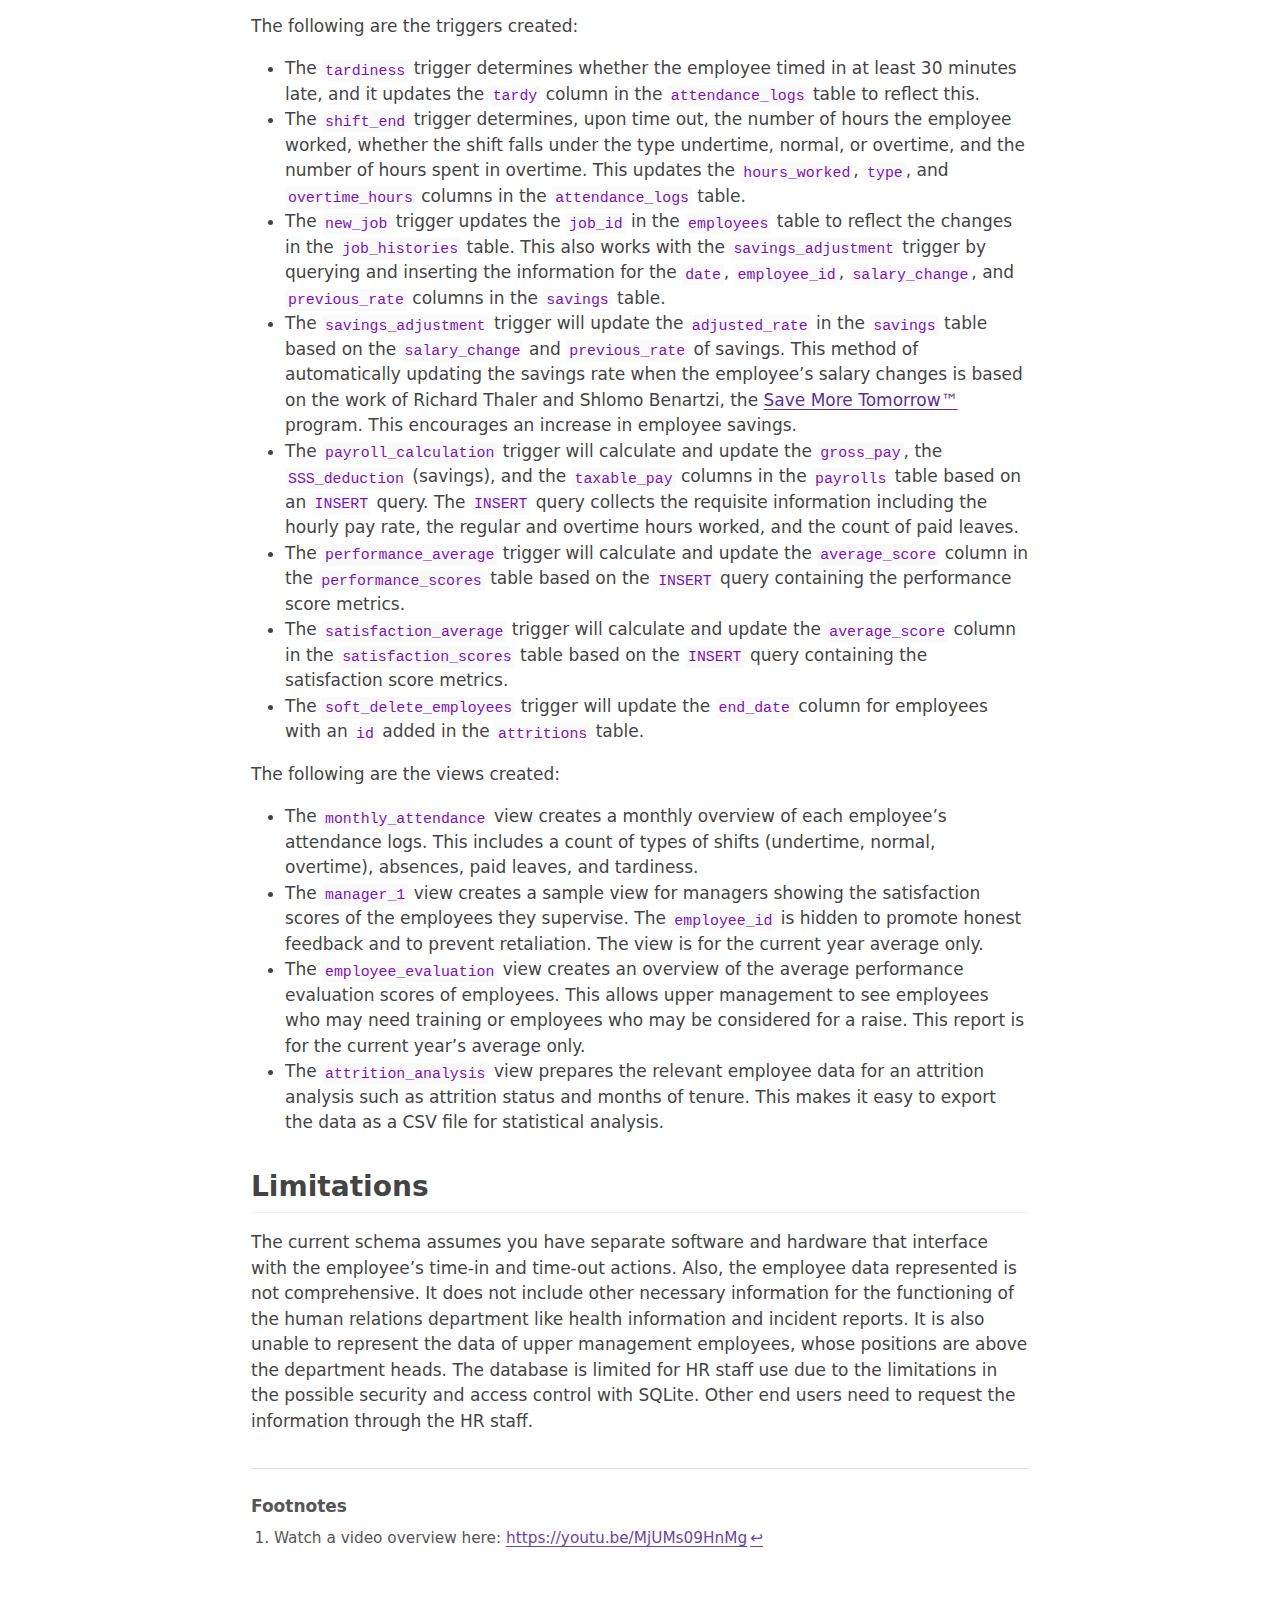
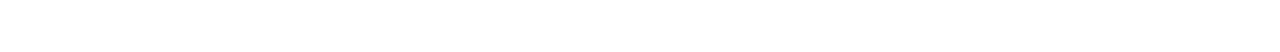
==== commit a8868154: "Fixed minor errors" ====
--- a/cs50_sql/design.html
+++ b/cs50_sql/design.html
@@ -2,12 +2,12 @@
 <html xmlns="http://www.w3.org/1999/xhtml" lang="en" xml:lang="en"><head>
 
 <meta charset="utf-8">
-<meta name="generator" content="quarto-1.4.555">
+<meta name="generator" content="quarto-1.5.57">
 
 <meta name="viewport" content="width=device-width, initial-scale=1.0, user-scalable=yes">
 
 
-<title>Jerwell Escusa - Database Design</title>
+<title>Database Design – Jerwell Escusa</title>
 <style>
 code{white-space: pre-wrap;}
 span.smallcaps{font-variant: small-caps;}
@@ -78,13 +78,13 @@
   <header id="quarto-header" class="headroom fixed-top">
   <nav class="quarto-secondary-nav">
     <div class="container-fluid d-flex">
-      <button type="button" class="quarto-btn-toggle btn" data-bs-toggle="collapse" data-bs-target=".quarto-sidebar-collapse-item" aria-controls="quarto-sidebar" aria-expanded="false" aria-label="Toggle sidebar navigation" onclick="if (window.quartoToggleHeadroom) { window.quartoToggleHeadroom(); }">
+      <button type="button" class="quarto-btn-toggle btn" data-bs-toggle="collapse" role="button" data-bs-target=".quarto-sidebar-collapse-item" aria-controls="quarto-sidebar" aria-expanded="false" aria-label="Toggle sidebar navigation" onclick="if (window.quartoToggleHeadroom) { window.quartoToggleHeadroom(); }">
         <i class="bi bi-layout-text-sidebar-reverse"></i>
       </button>
         <nav class="quarto-page-breadcrumbs" aria-label="breadcrumb"><ol class="breadcrumb"><li class="breadcrumb-item"><a href="../cs50_sql/design.html">CS50 SQL: Human Resources Database</a></li><li class="breadcrumb-item"><a href="../cs50_sql/design.html">Database Design</a></li></ol></nav>
-        <a class="flex-grow-1" role="button" data-bs-toggle="collapse" data-bs-target=".quarto-sidebar-collapse-item" aria-controls="quarto-sidebar" aria-expanded="false" aria-label="Toggle sidebar navigation" onclick="if (window.quartoToggleHeadroom) { window.quartoToggleHeadroom(); }">      
+        <a class="flex-grow-1" role="navigation" data-bs-toggle="collapse" data-bs-target=".quarto-sidebar-collapse-item" aria-controls="quarto-sidebar" aria-expanded="false" aria-label="Toggle sidebar navigation" onclick="if (window.quartoToggleHeadroom) { window.quartoToggleHeadroom(); }">      
         </a>
-      <button type="button" class="btn quarto-search-button" aria-label="" onclick="window.quartoOpenSearch();">
+      <button type="button" class="btn quarto-search-button" aria-label="Search" onclick="window.quartoOpenSearch();">
         <i class="bi bi-search"></i>
       </button>
     </div>
@@ -114,9 +114,9 @@
 </li>
         <li class="sidebar-item sidebar-item-section">
       <div class="sidebar-item-container"> 
-            <a class="sidebar-item-text sidebar-link text-start" data-bs-toggle="collapse" data-bs-target="#quarto-sidebar-section-1" aria-expanded="true">
+            <a class="sidebar-item-text sidebar-link text-start" data-bs-toggle="collapse" data-bs-target="#quarto-sidebar-section-1" role="navigation" aria-expanded="true">
  <span class="menu-text">CS50 SQL: Human Resources Database</span></a>
-          <a class="sidebar-item-toggle text-start" data-bs-toggle="collapse" data-bs-target="#quarto-sidebar-section-1" aria-expanded="true" aria-label="Toggle section">
+          <a class="sidebar-item-toggle text-start" data-bs-toggle="collapse" data-bs-target="#quarto-sidebar-section-1" role="navigation" aria-expanded="true" aria-label="Toggle section">
             <i class="bi bi-chevron-right ms-2"></i>
           </a> 
       </div>
@@ -143,9 +143,9 @@
   </li>
         <li class="sidebar-item sidebar-item-section">
       <div class="sidebar-item-container"> 
-            <a class="sidebar-item-text sidebar-link text-start" data-bs-toggle="collapse" data-bs-target="#quarto-sidebar-section-2" aria-expanded="true">
+            <a class="sidebar-item-text sidebar-link text-start" data-bs-toggle="collapse" data-bs-target="#quarto-sidebar-section-2" role="navigation" aria-expanded="true">
  <span class="menu-text">University of Helsinki: Data Analysis with Python</span></a>
-          <a class="sidebar-item-toggle text-start" data-bs-toggle="collapse" data-bs-target="#quarto-sidebar-section-2" aria-expanded="true" aria-label="Toggle section">
+          <a class="sidebar-item-toggle text-start" data-bs-toggle="collapse" data-bs-target="#quarto-sidebar-section-2" role="navigation" aria-expanded="true" aria-label="Toggle section">
             <i class="bi bi-chevron-right ms-2"></i>
           </a> 
       </div>
@@ -160,18 +160,18 @@
   </li>
         <li class="sidebar-item sidebar-item-section">
       <div class="sidebar-item-container"> 
-            <a class="sidebar-item-text sidebar-link text-start" data-bs-toggle="collapse" data-bs-target="#quarto-sidebar-section-3" aria-expanded="true">
+            <a class="sidebar-item-text sidebar-link text-start" data-bs-toggle="collapse" data-bs-target="#quarto-sidebar-section-3" role="navigation" aria-expanded="true">
  <span class="menu-text">Time Series Forecasting</span></a>
-          <a class="sidebar-item-toggle text-start" data-bs-toggle="collapse" data-bs-target="#quarto-sidebar-section-3" aria-expanded="true" aria-label="Toggle section">
+          <a class="sidebar-item-toggle text-start" data-bs-toggle="collapse" data-bs-target="#quarto-sidebar-section-3" role="navigation" aria-expanded="true" aria-label="Toggle section">
             <i class="bi bi-chevron-right ms-2"></i>
           </a> 
       </div>
       <ul id="quarto-sidebar-section-3" class="collapse list-unstyled sidebar-section depth1 show">  
           <li class="sidebar-item sidebar-item-section">
       <div class="sidebar-item-container"> 
-            <a class="sidebar-item-text sidebar-link text-start collapsed" data-bs-toggle="collapse" data-bs-target="#quarto-sidebar-section-4" aria-expanded="false">
+            <a class="sidebar-item-text sidebar-link text-start collapsed" data-bs-toggle="collapse" data-bs-target="#quarto-sidebar-section-4" role="navigation" aria-expanded="false">
  <span class="menu-text">Japan Visits: Hierarchical and Grouped Time Series</span></a>
-          <a class="sidebar-item-toggle text-start collapsed" data-bs-toggle="collapse" data-bs-target="#quarto-sidebar-section-4" aria-expanded="false" aria-label="Toggle section">
+          <a class="sidebar-item-toggle text-start collapsed" data-bs-toggle="collapse" data-bs-target="#quarto-sidebar-section-4" role="navigation" aria-expanded="false" aria-label="Toggle section">
             <i class="bi bi-chevron-right ms-2"></i>
           </a> 
       </div>
@@ -456,7 +456,7 @@
 <ul>
 <li>The <code>employees</code> table is referenced by all the other tables. This database is fundamentally a database about employees.</li>
 <li>Each department is headed by one employee, and each department contains one or many employees.</li>
-<li>One or many employees are supervised by one manager, who is themselves an employee.</li>
+<li>One or many employees are supervised by one manager, an employee.</li>
 <li>An employee has to have a job [title] but only one. On the other hand, a job [title] can be possessed by 0 (e.g., recent job vacancy) to many employees.</li>
 <li>As employees possess a job [title], they also have job histories. As employees, throughout their tenure, experience job title changes and pay changes, employees can have one or many job history entries. On the other hand, each job history entry can be related only to one employee since employees have separate job paths.</li>
 <li>Employees, when they time in or time out for the day at work, trigger the recording of their attendance logs. Employees generate one to many attendance logs throughout their tenure at the company. On the other hand, each attendance log can be related only to one employee.</li>
@@ -539,18 +539,7 @@
     }
     return false;
   }
-  const clipboard = new window.ClipboardJS('.code-copy-button', {
-    text: function(trigger) {
-      const codeEl = trigger.previousElementSibling.cloneNode(true);
-      for (const childEl of codeEl.children) {
-        if (isCodeAnnotation(childEl)) {
-          childEl.remove();
-        }
-      }
-      return codeEl.innerText;
-    }
-  });
-  clipboard.on('success', function(e) {
+  const onCopySuccess = function(e) {
     // button target
     const button = e.trigger;
     // don't keep focus
@@ -582,7 +571,29 @@
     }, 1000);
     // clear code selection
     e.clearSelection();
+  }
+  const getTextToCopy = function(trigger) {
+      const codeEl = trigger.previousElementSibling.cloneNode(true);
+      for (const childEl of codeEl.children) {
+        if (isCodeAnnotation(childEl)) {
+          childEl.remove();
+        }
+      }
+      return codeEl.innerText;
+  }
+  const clipboard = new window.ClipboardJS('.code-copy-button:not([data-in-quarto-modal])', {
+    text: getTextToCopy
   });
+  clipboard.on('success', onCopySuccess);
+  if (window.document.getElementById('quarto-embedded-source-code-modal')) {
+    // For code content inside modals, clipBoardJS needs to be initialized with a container option
+    // TODO: Check when it could be a function (https://github.com/zenorocha/clipboard.js/issues/860)
+    const clipboardModal = new window.ClipboardJS('.code-copy-button[data-in-quarto-modal]', {
+      text: getTextToCopy,
+      container: window.document.getElementById('quarto-embedded-source-code-modal')
+    });
+    clipboardModal.on('success', onCopySuccess);
+  }
     var localhostRegex = new RegExp(/^(?:http|https):\/\/localhost\:?[0-9]*\//);
     var mailtoRegex = new RegExp(/^mailto:/);
       var filterRegex = new RegExp('/' + window.location.host + '/');
@@ -590,7 +601,7 @@
         return filterRegex.test(href) || localhostRegex.test(href) || mailtoRegex.test(href);
     }
     // Inspect non-navigation links and adorn them if external
- 	var links = window.document.querySelectorAll('a[href]:not(.nav-link):not(.navbar-brand):not(.toc-action):not(.sidebar-link):not(.sidebar-item-toggle):not(.pagination-link):not(.no-external):not([aria-hidden]):not(.dropdown-item):not(.quarto-navigation-tool)');
+ 	var links = window.document.querySelectorAll('a[href]:not(.nav-link):not(.navbar-brand):not(.toc-action):not(.sidebar-link):not(.sidebar-item-toggle):not(.pagination-link):not(.no-external):not([aria-hidden]):not(.dropdown-item):not(.quarto-navigation-tool):not(.about-link)');
     for (var i=0; i<links.length; i++) {
       const link = links[i];
       if (!isInternal(link.href)) {
--- a/site_libs/quarto-html/quarto-syntax-highlighting.css
+++ b/site_libs/quarto-html/quarto-syntax-highlighting.css
@@ -85,6 +85,7 @@
 
 code span.cf {
   color: #003B4F;
+  font-weight: bold;
   font-style: inherit;
 }
 
@@ -193,6 +194,7 @@
 
 code span.kw {
   color: #003B4F;
+  font-weight: bold;
   font-style: inherit;
 }
 
